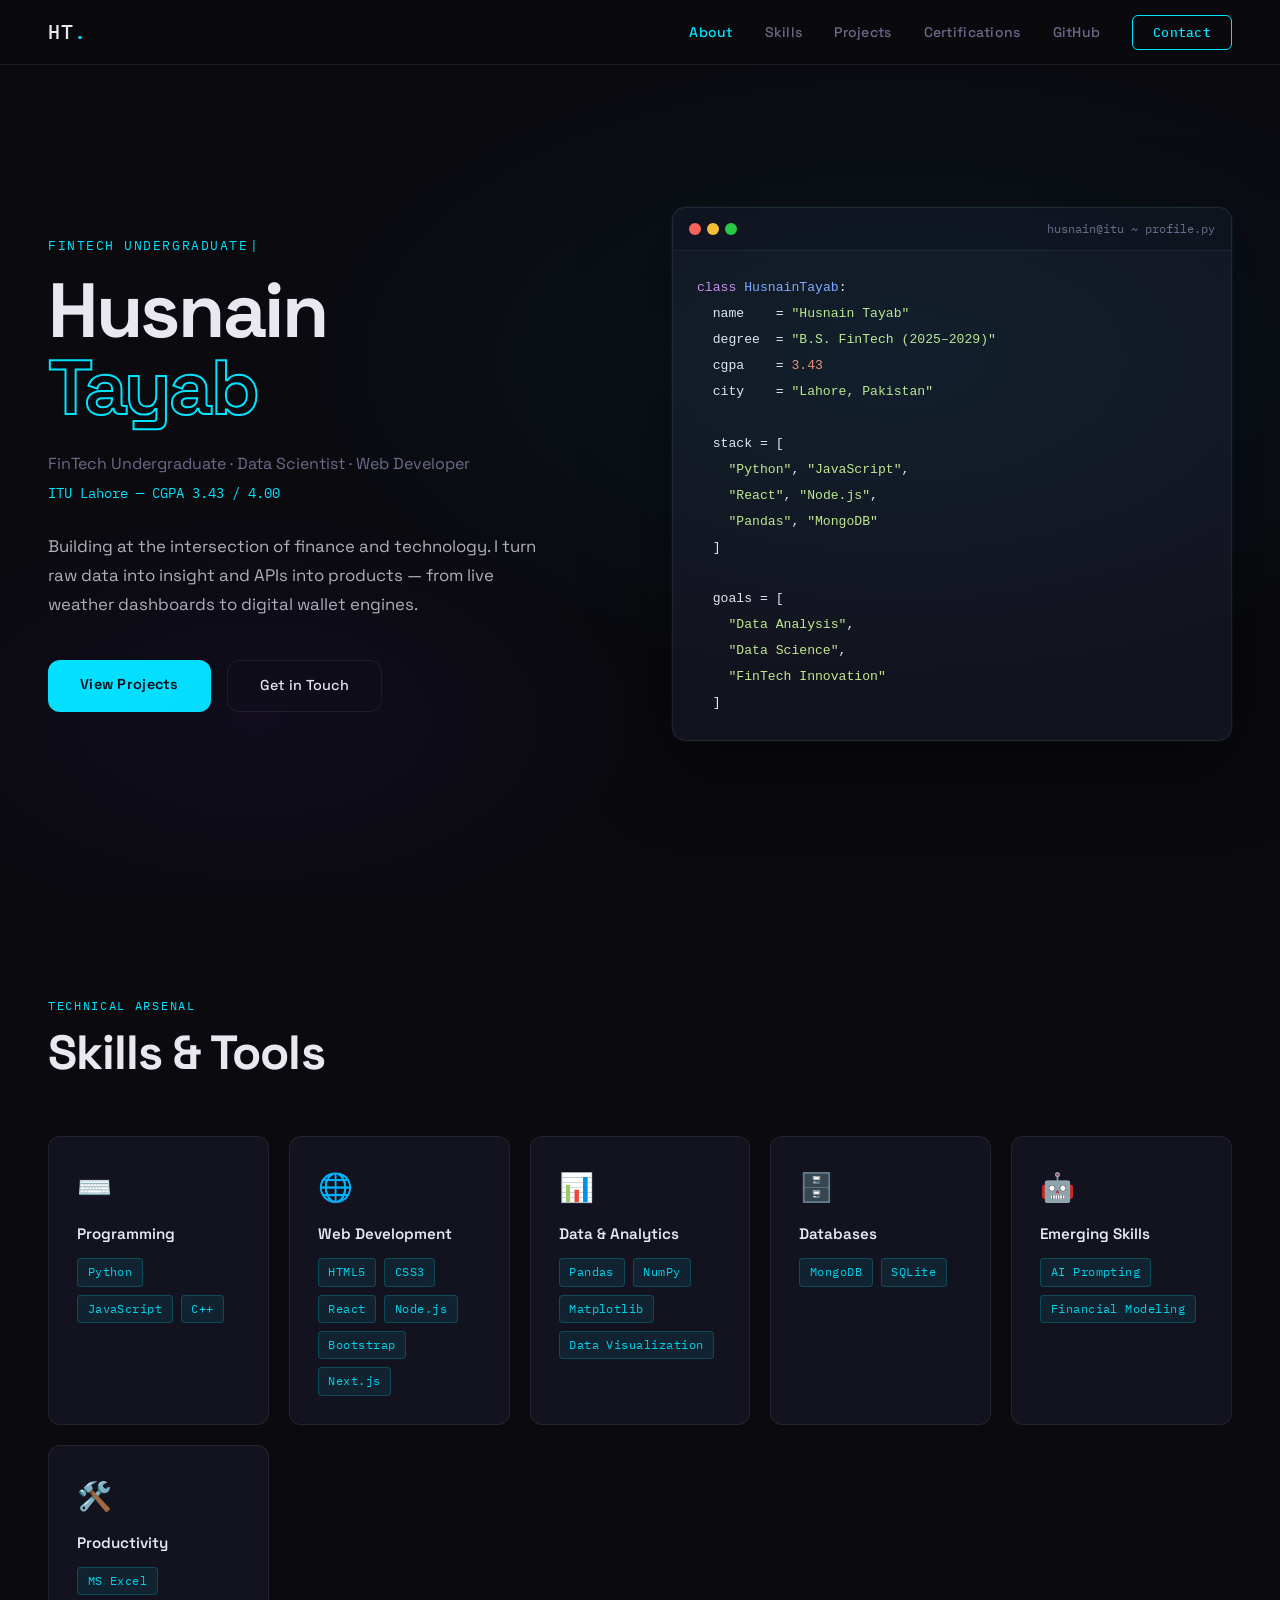
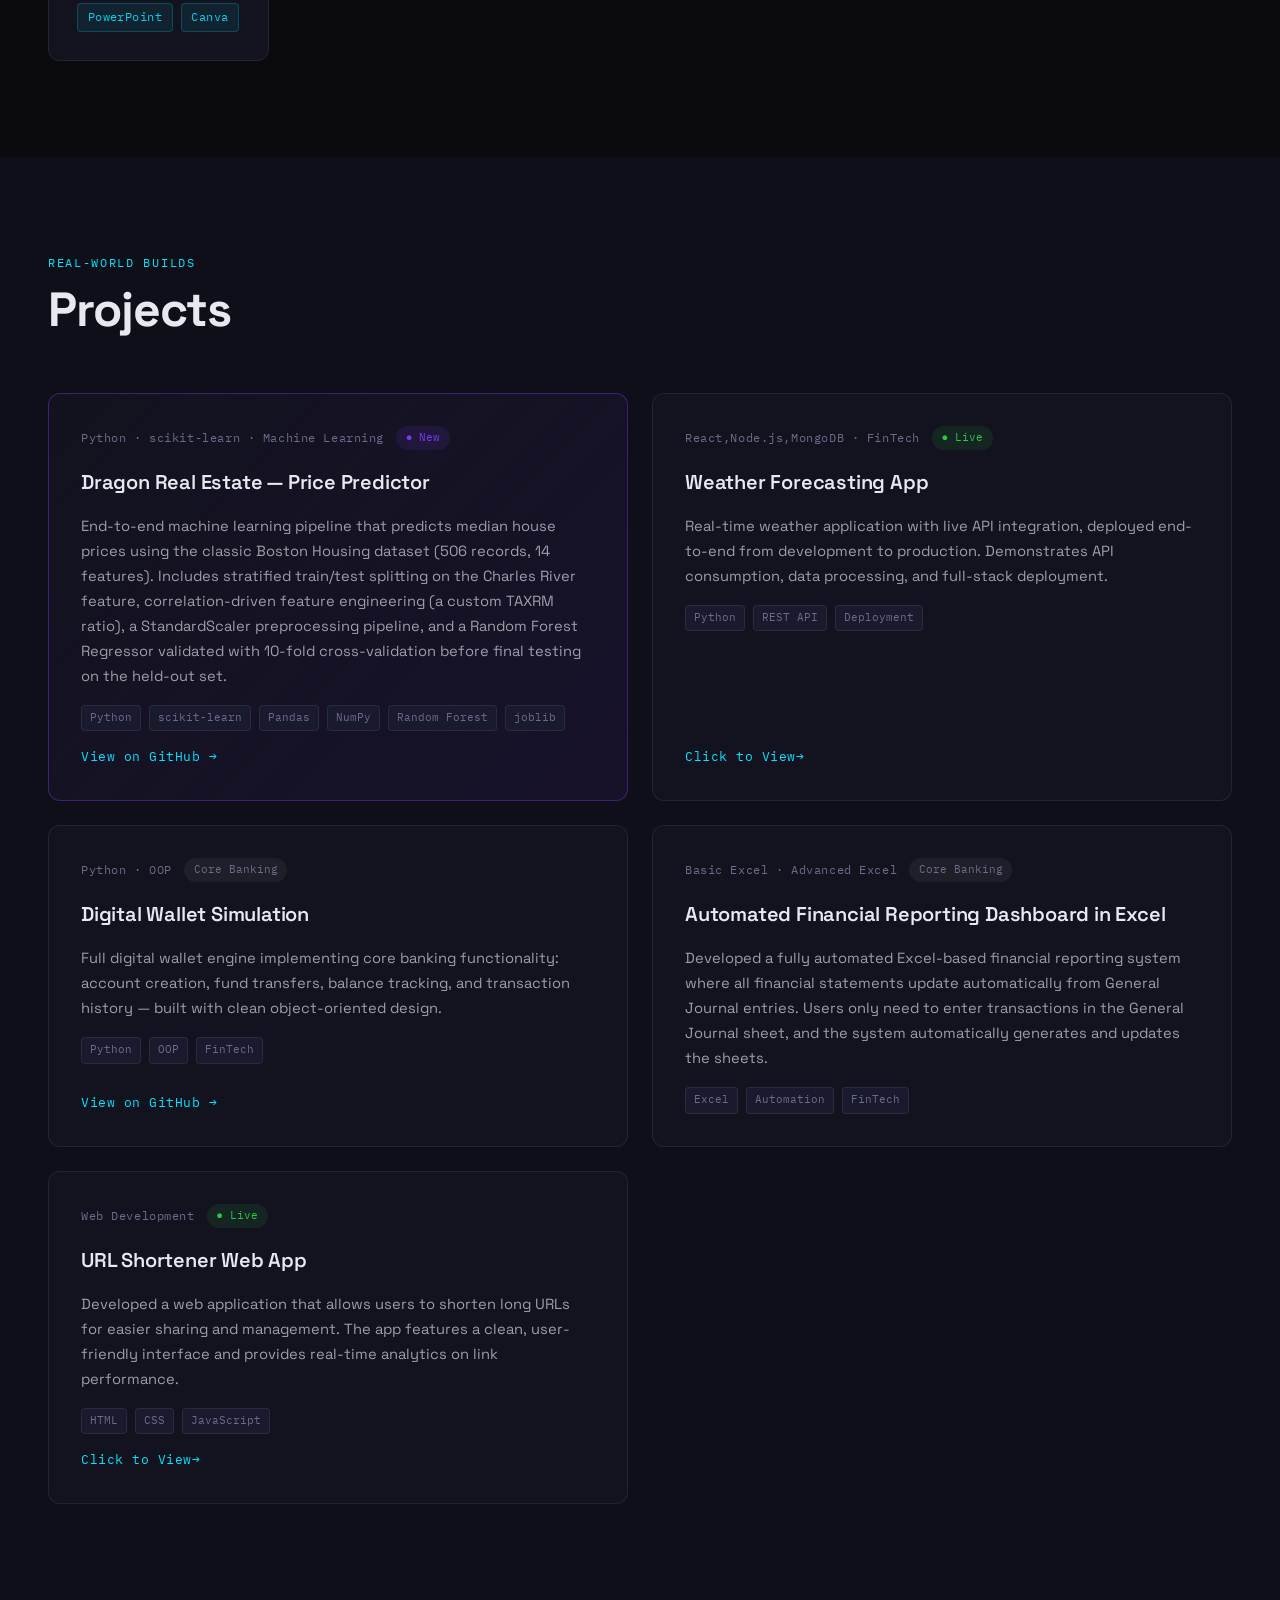
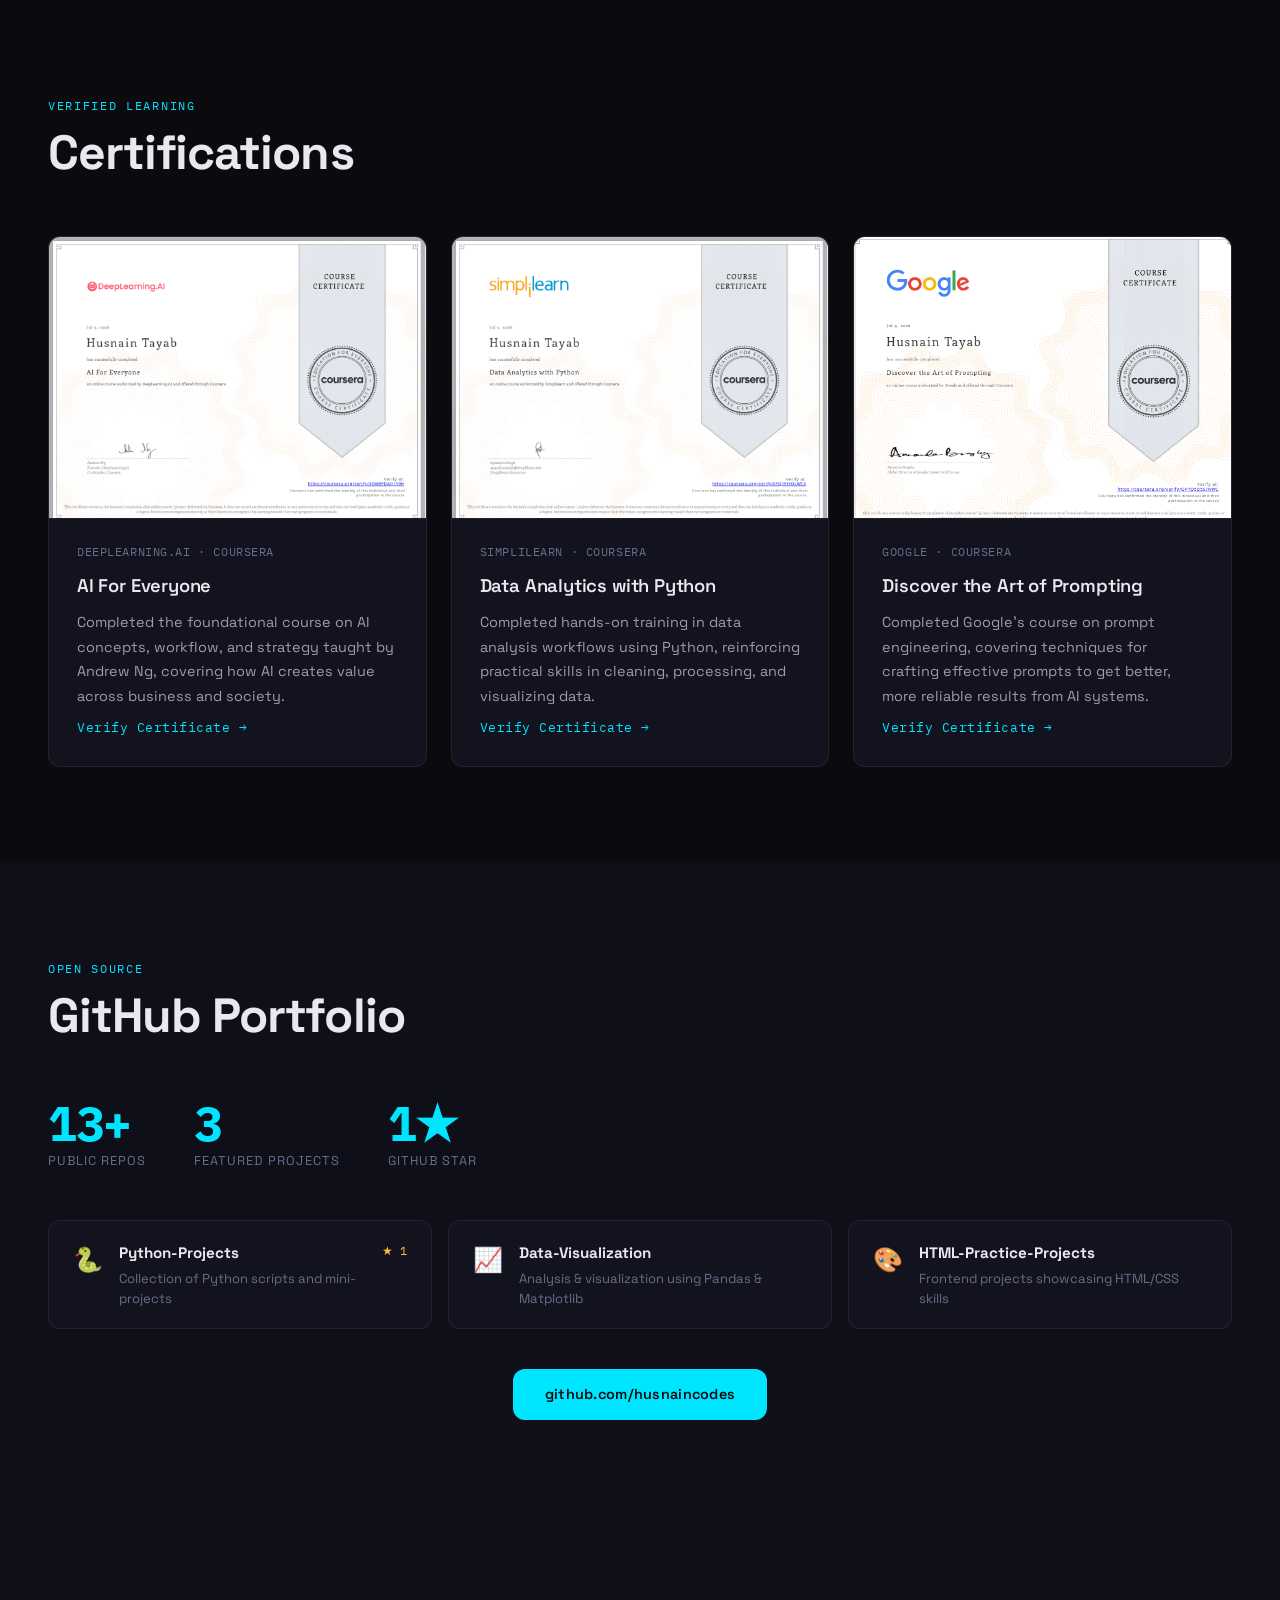
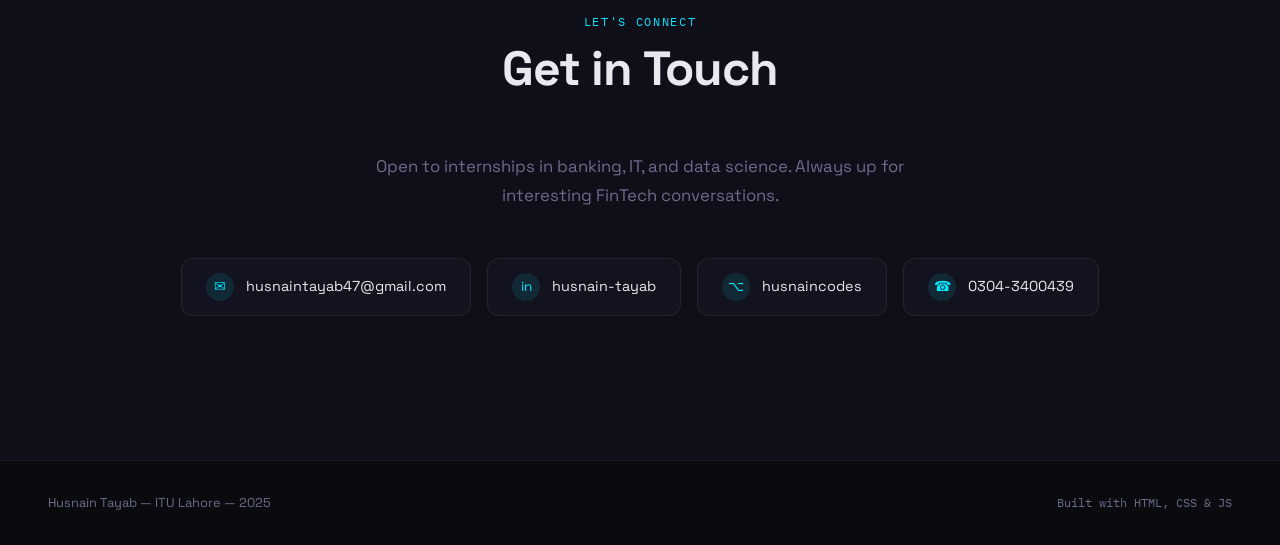
==== index.html @ aeef3b6f "Add ML projectb" ====
<!DOCTYPE html>
<html lang="en">
<head>
  <meta charset="UTF-8" />
  <meta name="viewport" content="width=device-width, initial-scale=1.0"/>
  <title>Husnain Tayab-FinTech</title>
  <link rel="stylesheet" href="style.css" />
  <link href="https://fonts.googleapis.com/css2?family=Space+Grotesk:wght@300;400;500;600;700&family=IBM+Plex+Mono:wght@300;400;500&display=swap" rel="stylesheet"/>
</head>
<body>
 
  <!-- NAV -->
  <nav class="nav" id="nav">
    <span class="nav-logo">HT<span class="accent">.</span></span>
    <ul class="nav-links">
      <li><a href="#about">About</a></li>
      <li><a href="#skills">Skills</a></li>
      <li><a href="#projects">Projects</a></li>
      <li><a href="#certifications">Certifications</a></li>
      <li><a href="#github">GitHub</a></li>
      <li><a href="#contact" class="nav-cta">Contact</a></li>
    </ul>
    <button class="hamburger" id="hamburger" aria-label="Menu">
      <span></span><span></span><span></span>
    </button>
  </nav>
 
  <!-- HERO -->
  <section class="hero" id="about">
    <div class="hero-grid">
      <div class="hero-text">
        <p class="eyebrow"><span class="ticker" id="ticker"></span></p>
        <h1>Husnain<br/><span class="outline-text">Tayab</span></h1>
        <p class="hero-tagline">
          FinTech Undergraduate · Data Scientist · Web Developer<br/>
          <span class="mono">ITU Lahore &mdash; CGPA 3.43 / 4.00</span>
        </p>
        <p class="hero-bio">
          Building at the intersection of finance and technology. I turn raw data into insight and APIs into products — from live weather dashboards to digital wallet engines.
        </p>
        <div class="hero-actions">
          <a href="#projects" class="btn-primary">View Projects</a>
          <a href="mailto:husnaintayab47@gmail.com" class="btn-ghost">Get in Touch</a>
        </div>
      </div>
      <div class="hero-visual">
        <div class="terminal-card">
          <div class="terminal-bar">
            <span class="dot red"></span>
            <span class="dot yellow"></span>
            <span class="dot green"></span>
            <span class="terminal-title">husnain@itu ~ profile.py</span>
          </div>
          <pre class="terminal-body"><code><span class="kw">class</span> <span class="cls">HusnainTayab</span>:
  name    = <span class="str">"Husnain Tayab"</span>
  degree  = <span class="str">"B.S. FinTech (2025–2029)"</span>
  cgpa    = <span class="num">3.43</span>
  city    = <span class="str">"Lahore, Pakistan"</span>
 
  stack = [
    <span class="str">"Python"</span>, <span class="str">"JavaScript"</span>,
    <span class="str">"React"</span>, <span class="str">"Node.js"</span>,
    <span class="str">"Pandas"</span>, <span class="str">"MongoDB"</span>
  ]
 
  goals = [
    <span class="str">"Data Analysis"</span>,
    <span class="str">"Data Science"</span>,
    <span class="str">"FinTech Innovation"</span>
  ]</code></pre>
        </div>
      </div>
    </div>
   
  </section>
 
  <!-- SKILLS -->
  <section class="section" id="skills">
    <div class="container">
      <div class="section-header">
        <p class="section-label">Technical Arsenal</p>
        <h2>Skills &amp; Tools</h2>
      </div>
      <div class="skills-grid">
        <div class="skill-card" data-delay="0">
          <div class="skill-icon">⌨️</div>
          <h3>Programming</h3>
          <ul>
            <li><span class="tag">Python</span></li>
            <li><span class="tag">JavaScript</span></li>
            <li><span class="tag">C++</span></li>
          </ul>
        </div>
        <div class="skill-card" data-delay="100">
          <div class="skill-icon">🌐</div>
          <h3>Web Development</h3>
          <ul>
            <li><span class="tag">HTML5</span></li>
            <li><span class="tag">CSS3</span></li>
            <li><span class="tag">React</span></li>
            <li><span class="tag">Node.js</span></li>
            <li><span class="tag">Bootstrap</span></li>
            <li><span class="tag">Next.js</span></li>
          </ul>
        </div>
        <div class="skill-card" data-delay="200">
          <div class="skill-icon">📊</div>
          <h3>Data &amp; Analytics</h3>
          <ul>
            <li><span class="tag">Pandas</span></li>
            <li><span class="tag">NumPy</span></li>
            <li><span class="tag">Matplotlib</span></li>
            <li><span class="tag">Data Visualization</span></li>
          </ul>
        </div>
        <div class="skill-card" data-delay="300">
          <div class="skill-icon">🗄️</div>
          <h3>Databases</h3>
          <ul>
            <li><span class="tag">MongoDB</span></li>
            <li><span class="tag">SQLite</span></li>
          </ul>
        </div>
        <div class="skill-card" data-delay="400">
          <div class="skill-icon">🤖</div>
          <h3>Emerging Skills</h3>
          <ul>
            <li><span class="tag">AI Prompting</span></li>
            <li><span class="tag">Financial Modeling</span></li>
          </ul>
        </div>
        <div class="skill-card" data-delay="500">
          <div class="skill-icon">🛠️</div>
          <h3>Productivity</h3>
          <ul>
            <li><span class="tag">MS Excel</span></li>
            <li><span class="tag">PowerPoint</span></li>
            <li><span class="tag">Canva</span></li>
          </ul>
        </div>
      </div>
    </div>
  </section>
 
  <!-- PROJECTS -->
  <section class="section section-dark" id="projects">
    <div class="container">
      <div class="section-header">
        <p class="section-label">Real-World Builds</p>
        <h2>Projects</h2>
      </div>
      <div class="projects-list">

        <article class="project-card featured highlight">
          <div class="project-meta">
            <span class="project-tag">Python · scikit-learn · Machine Learning</span>
            <span class="project-status new">● New</span>
          </div>
          <h3>Dragon Real Estate — Price Predictor</h3>
          <p>End-to-end machine learning pipeline that predicts median house prices using the classic Boston Housing dataset (506 records, 14 features). Includes stratified train/test splitting on the Charles River feature, correlation-driven feature engineering (a custom TAXRM ratio), a StandardScaler preprocessing pipeline, and a Random Forest Regressor validated with 10-fold cross-validation before final testing on the held-out set.</p>
          <div class="project-tech">
            <span>Python</span><span>scikit-learn</span><span>Pandas</span><span>NumPy</span><span>Random Forest</span><span>joblib</span>
          </div>
          <a href="https://github.com/husnaincodes/Machine-Learning-Projects" class="project-link" target="_blank" rel="noopener">View on GitHub →</a>
        </article>
 
        <article class="project-card featured">
          <div class="project-meta">
            <span class="project-tag">React,Node.js,MongoDB · FinTech</span>
            <span class="project-status live">● Live</span>
          </div>
          <h3>Weather Forecasting App</h3>
          <p>Real-time weather application with live API integration, deployed end-to-end from development to production. Demonstrates API consumption, data processing, and full-stack deployment.</p>
          <div class="project-tech">
            <span>Python</span><span>REST API</span><span>Deployment</span>
          </div>
          <a href="https://weather-web-app-two-ebon.vercel.app/" class="project-link" target="_blank" rel="noopener">Click to View→</a>
        </article>
 
        <article class="project-card featured">
          <div class="project-meta">
            <span class="project-tag">Python · OOP</span>
            <span class="project-status">Core Banking</span>
          </div>
          <h3>Digital Wallet Simulation</h3>
          <p>Full digital wallet engine implementing core banking functionality: account creation, fund transfers, balance tracking, and transaction history — built with clean object-oriented design.</p>
          <div class="project-tech">
            <span>Python</span><span>OOP</span><span>FinTech</span>
          </div>
          <a href="https://github.com/husnaincodes" class="project-link" target="_blank" rel="noopener">View on GitHub →</a>
        </article>
 
        <article class="project-card featured">
          <div class="project-meta">
            <span class="project-tag">Basic Excel · Advanced Excel</span>
            <span class="project-status">Core Banking</span>
          </div>
          <h3>Automated Financial Reporting Dashboard in Excel</h3>
          <p>Developed a fully automated Excel-based financial reporting system where all financial statements update automatically from General Journal entries. Users only need to enter transactions in the General Journal sheet, and the system automatically generates and updates the sheets.</p>
          <div class="project-tech">
            <span>Excel</span><span>Automation</span><span>FinTech</span>
          </div>
         
        </article>
        <article class="project-card featured">
          <div class="project-meta">
            <span class="project-tag">Web Development</span>
            <span class="project-status live">● Live</span>
          </div>
          <h3>URL Shortener Web App</h3>
          <p>Developed a web application that allows users to shorten long URLs for easier sharing and management. The app features a clean, user-friendly interface and provides real-time analytics on link performance.</p>
          <div class="project-tech">
            <span>HTML</span><span>CSS</span><span>JavaScript</span>
          </div>
          <a href="https://urls-shortener-ten.vercel.app/" class="project-link" target="_blank" rel="noopener">Click to View→</a>
        </article>
 
      </div>
    </div>
  </section>

  <!-- CERTIFICATIONS -->
  <section class="section" id="certifications">
    <div class="container">
      <div class="section-header">
        <p class="section-label">Verified Learning</p>
        <h2>Certifications</h2>
      </div>
      <div class="cert-grid">

        <article class="cert-card">
          <div class="cert-image-wrap">
            <img src="certificate-ai-for-everyone.png" alt="AI For Everyone certificate, DeepLearning.AI, Coursera" loading="lazy" />
          </div>
          <div class="cert-body">
            <span class="cert-issuer">DeepLearning.AI · Coursera</span>
            <h3>AI For Everyone</h3>
            <p>Completed the foundational course on AI concepts, workflow, and strategy taught by Andrew Ng, covering how AI creates value across business and society.</p>
            <a href="https://coursera.org/verify/3OWEFDAQ1Y9H" class="project-link" target="_blank" rel="noopener">Verify Certificate →</a>
          </div>
        </article>

        <article class="cert-card">
          <div class="cert-image-wrap">
            <img src="certificate-data-analytics-python.png" alt="Data Analytics with Python certificate, Simplilearn, Coursera" loading="lazy" />
          </div>
          <div class="cert-body">
            <span class="cert-issuer">Simplilearn · Coursera</span>
            <h3>Data Analytics with Python</h3>
            <p>Completed hands-on training in data analysis workflows using Python, reinforcing practical skills in cleaning, processing, and visualizing data.</p>
            <a href="https://coursera.org/verify/0YQ1FIYOLWCX" class="project-link" target="_blank" rel="noopener">Verify Certificate →</a>
          </div>
        </article>

        <article class="cert-card">
          <div class="cert-image-wrap">
            <img src="certificate-discover-art-of-prompting.png" alt="Discover the Art of Prompting certificate, Google, Coursera" loading="lazy" />
          </div>
          <div class="cert-body">
            <span class="cert-issuer">Google · Coursera</span>
            <h3>Discover the Art of Prompting</h3>
            <p>Completed Google's course on prompt engineering, covering techniques for crafting effective prompts to get better, more reliable results from AI systems.</p>
            <a href="https://coursera.org/verify/QP7Q5D5S7NWC" class="project-link" target="_blank" rel="noopener">Verify Certificate →</a>
          </div>
        </article>

      </div>
    </div>
  </section>
 
  <!-- GITHUB -->
  <section class="section section-dark" id="github">
    <div class="container">
      <div class="section-header">
        <p class="section-label">Open Source</p>
        <h2>GitHub Portfolio</h2>
      </div>
      <div class="github-stats">
        <div class="stat-block">
          <span class="stat-num">13+</span>
          <span class="stat-label">Public Repos</span>
        </div>
        <div class="stat-block">
          <span class="stat-num">3</span>
          <span class="stat-label">Featured Projects</span>
        </div>
        <div class="stat-block">
          <span class="stat-num">1★</span>
          <span class="stat-label">GitHub Star</span>
        </div>
      </div>
      <div class="repo-grid">
        <a class="repo-card" href="https://github.com/husnaincodes/Python-Projects" target="_blank" rel="noopener">
          <span class="repo-icon">🐍</span>
          <div>
            <strong>Python-Projects</strong>
            <p>Collection of Python scripts and mini-projects</p>
          </div>
          <span class="repo-star">★ 1</span>
        </a>
        <a class="repo-card" href="https://github.com/husnaincodes" target="_blank" rel="noopener">
          <span class="repo-icon">📈</span>
          <div>
            <strong>Data-Visualization</strong>
            <p>Analysis &amp; visualization using Pandas &amp; Matplotlib</p>
          </div>
        </a>
        <a class="repo-card" href="https://github.com/husnaincodes" target="_blank" rel="noopener">
          <span class="repo-icon">🎨</span>
          <div>
            <strong>HTML-Practice-Projects</strong>
            <p>Frontend projects showcasing HTML/CSS skills</p>
          </div>
        </a>
      </div>
      <div class="github-cta">
        <a href="https://github.com/husnaincodes" class="btn-primary" target="_blank" rel="noopener">github.com/husnaincodes</a>
      </div>
    </div>
  </section>
 
  <!-- CONTACT -->
  <section class="section section-dark" id="contact">
    <div class="container contact-wrap">
      <div class="section-header">
        <p class="section-label">Let's Connect</p>
        <h2>Get in Touch</h2>
      </div>
      <p class="contact-sub">Open to internships in banking, IT, and data science. Always up for interesting FinTech conversations.</p>
      <div class="contact-links">
        <a href="mailto:husnaintayab47@gmail.com" class="contact-item">
          <span class="ci-icon">✉</span>
          <span>husnaintayab47@gmail.com</span>
        </a>
        <a href="https://linkedin.com/in/husnain-tayab-332640398/" class="contact-item" target="_blank" rel="noopener">
          <span class="ci-icon">in</span>
          <span>husnain-tayab</span>
        </a>
        <a href="https://github.com/husnaincodes" class="contact-item" target="_blank" rel="noopener">
          <span class="ci-icon">⌥</span>
          <span>husnaincodes</span>
        </a>
        <a href="tel:+923043400439" class="contact-item">
          <span class="ci-icon">☎</span>
          <span>0304-3400439</span>
        </a>
      </div>
    </div>
  </section>
  
 
  <footer class="footer">
    <p>Husnain Tayab &mdash; ITU Lahore &mdash; 2025</p>
    <p class="mono">Built with HTML, CSS &amp;  JS</p>
  </footer>
 
  <script src="main.js"></script>
</body>
</html>
---- style.css ----
/* ── TOKENS ── */
:root {
  --bg: #0a0a0f;
  --bg-2: #0f0f1a;
  --surface: #13131f;
  --surface-2: #1a1a2e;
  --border: rgba(255,255,255,0.07);
  --accent: #00e5ff;
  --accent-2: #7c3aed;
  --accent-glow: rgba(0,229,255,0.15);
  --text: #e8e8f0;
  --muted: #6b6b8a;
  --mono: "IBM Plex Mono", monospace;
  --sans: "Space Grotesk", sans-serif;
  --radius: 12px;
  --transition: 0.3s cubic-bezier(0.4,0,0.2,1);
}

/* ── RESET ── */
*, *::before, *::after { box-sizing: border-box; margin: 0; padding: 0; }
html { scroll-behavior: smooth; }
body {
  font-family: var(--sans);
  background: var(--bg);
  color: var(--text);
  line-height: 1.6;
  overflow-x: hidden;
}
a { color: inherit; text-decoration: none; }
ul { list-style: none; }

/* ── NAV ── */
.nav {
  position: fixed; top: 0; left: 0; right: 0; z-index: 100;
  display: flex; align-items: center; justify-content: space-between;
  padding: 1rem 3rem;
  background: rgba(10,10,15,0.85);
  backdrop-filter: blur(16px);
  border-bottom: 1px solid var(--border);
}
.nav-logo {
  font-family: var(--mono);
  font-size: 1.25rem;
  font-weight: 500;
  letter-spacing: 0.05em;
}
.nav-links {
  display: flex; gap: 2rem; align-items: center;
}
.nav-links a {
  font-size: 0.875rem;
  font-weight: 500;
  color: var(--muted);
  letter-spacing: 0.02em;
  transition: color var(--transition);
}
.nav-links a:hover { color: var(--text); }
.nav-cta {
  padding: 0.5rem 1.25rem;
  border: 1px solid var(--accent);
  border-radius: 6px;
  color: var(--accent) !important;
  font-family: var(--mono);
  font-size: 0.8rem !important;
  transition: background var(--transition), color var(--transition) !important;
}
.nav-cta:hover { background: var(--accent); color: var(--bg) !important; }
.hamburger {
  display: none; flex-direction: column; gap: 5px;
  background: none; border: none; cursor: pointer; padding: 4px;
}
.hamburger span {
  display: block; width: 24px; height: 2px;
  background: var(--text); border-radius: 2px;
  transition: var(--transition);
}
.accent { color: var(--accent); }

/* ── HERO ── */
.hero {
  min-height: 100vh;
  padding: 7rem 3rem 4rem;
  display: flex; flex-direction: column;
  justify-content: center;
  position: relative;
  overflow: hidden;
}
.hero::before {
  content: "";
  position: absolute; inset: 0;
  background:
    radial-gradient(ellipse 80% 60% at 70% 40%, rgba(0,229,255,0.06) 0%, transparent 60%),
    radial-gradient(ellipse 50% 40% at 20% 80%, rgba(124,58,237,0.06) 0%, transparent 60%);
  pointer-events: none;
}
.hero-grid {
  display: grid;
  grid-template-columns: 1fr 1fr;
  gap: 4rem;
  align-items: center;
  max-width: 1200px;
  margin: 0 auto;
  width: 100%;
}
.eyebrow {
  font-family: var(--mono);
  font-size: 0.8rem;
  color: var(--accent);
  letter-spacing: 0.12em;
  text-transform: uppercase;
  margin-bottom: 1rem;
  min-height: 1.2em;
}
.ticker::after {
  content: "|";
  animation: blink 1s step-end infinite;
  margin-left: 2px;
}
@keyframes blink { 50% { opacity: 0; } }
h1 {
  font-size: clamp(3rem, 6vw, 5.5rem);
  font-weight: 700;
  line-height: 1.0;
  letter-spacing: -0.03em;
  margin-bottom: 1.5rem;
}
.outline-text {
  -webkit-text-stroke: 2px var(--accent);
  color: transparent;
}
.hero-tagline {
  font-size: 1rem;
  color: var(--muted);
  margin-bottom: 1.5rem;
  line-height: 1.8;
}
.mono { font-family: var(--mono); font-size: 0.85em; color: var(--accent); }
.hero-bio {
  font-size: 1.05rem;
  color: rgba(232,232,240,0.75);
  max-width: 500px;
  margin-bottom: 2.5rem;
  line-height: 1.75;
}
.hero-actions { display: flex; gap: 1rem; flex-wrap: wrap; }
.btn-primary {
  display: inline-block;
  padding: 0.85rem 2rem;
  background: var(--accent);
  color: var(--bg);
  font-weight: 600;
  font-size: 0.9rem;
  border-radius: var(--radius);
  letter-spacing: 0.02em;
  transition: transform var(--transition), box-shadow var(--transition);
}
.btn-primary:hover {
  transform: translateY(-2px);
  box-shadow: 0 8px 32px rgba(0,229,255,0.3);
}
.btn-ghost {
  display: inline-block;
  padding: 0.85rem 2rem;
  border: 1px solid var(--border);
  color: var(--text);
  font-weight: 500;
  font-size: 0.9rem;
  border-radius: var(--radius);
  transition: border-color var(--transition), background var(--transition);
}
.btn-ghost:hover {
  border-color: rgba(255,255,255,0.2);
  background: var(--surface);
}

/* ── TERMINAL CARD ── */
.terminal-card {
  background: var(--surface);
  border: 1px solid var(--border);
  border-radius: 14px;
  overflow: hidden;
  box-shadow: 0 24px 80px rgba(0,0,0,0.5), 0 0 0 1px rgba(0,229,255,0.05);
}
.terminal-bar {
  display: flex; align-items: center; gap: 6px;
  padding: 0.75rem 1rem;
  background: var(--bg-2);
  border-bottom: 1px solid var(--border);
}
.dot {
  width: 12px; height: 12px;
  border-radius: 50%;
}
.dot.red    { background: #ff5f57; }
.dot.yellow { background: #febc2e; }
.dot.green  { background: #28c840; }
.terminal-title {
  margin-left: auto;
  font-family: var(--mono);
  font-size: 0.72rem;
  color: var(--muted);
}
.terminal-body {
  padding: 1.5rem;
  font-family: var(--mono);
  font-size: 0.82rem;
  line-height: 1.9;
  overflow-x: auto;
}
.kw  { color: #c792ea; }
.cls { color: #82aaff; }
.str { color: #c3e88d; }
.num { color: #f78c6c; }

/* ── SCROLL HINT ── */
.scroll-hint {
  display: flex; align-items: center; gap: 1rem;
  position: absolute; bottom: 2rem; left: 3rem;
  font-family: var(--mono); font-size: 0.72rem;
  color: var(--muted); letter-spacing: 0.1em;
  text-transform: uppercase;
}
.scroll-line {
  width: 40px; height: 1px;
  background: var(--muted);
  position: relative;
  overflow: hidden;
}
.scroll-line::after {
  content: "";
  position: absolute; top: 0; left: -100%;
  width: 100%; height: 100%;
  background: var(--accent);
  animation: slide 2s ease-in-out infinite;
}
@keyframes slide { to { left: 100%; } }

/* ── SECTION COMMONS ── */
.section { padding: 6rem 3rem; }
.section-dark { background: var(--bg-2); }
.container { max-width: 1200px; margin: 0 auto; }
.section-header { margin-bottom: 3.5rem; }
.section-label {
  font-family: var(--mono);
  font-size: 0.75rem;
  letter-spacing: 0.14em;
  text-transform: uppercase;
  color: var(--accent);
  margin-bottom: 0.75rem;
  display: block;
}
.section-header h2 {
  font-size: clamp(2rem, 4vw, 3rem);
  font-weight: 700;
  letter-spacing: -0.02em;
  line-height: 1.1;
}

/* ── SKILLS ── */
.skills-grid {
  display: grid;
  grid-template-columns: repeat(auto-fill, minmax(220px, 1fr));
  gap: 1.25rem;
}
.skill-card {
  background: var(--surface);
  border: 1px solid var(--border);
  border-radius: var(--radius);
  padding: 1.75rem;
  transition: border-color var(--transition), transform var(--transition);
  opacity: 0;
  transform: translateY(20px);
}
.skill-card.visible {
  opacity: 1;
  transform: translateY(0);
  transition: opacity 0.5s ease, transform 0.5s ease, border-color var(--transition);
}
.skill-card:hover {
  border-color: rgba(0,229,255,0.3);
  transform: translateY(-4px);
}
.skill-icon { font-size: 1.75rem; margin-bottom: 0.75rem; }
.skill-card h3 {
  font-size: 0.95rem;
  font-weight: 600;
  margin-bottom: 0.75rem;
  color: var(--text);
}
.skill-card ul { display: flex; flex-wrap: wrap; gap: 0.5rem; }
.tag {
  display: inline-block;
  font-family: var(--mono);
  font-size: 0.72rem;
  padding: 0.25rem 0.6rem;
  background: rgba(0,229,255,0.08);
  border: 1px solid rgba(0,229,255,0.2);
  border-radius: 4px;
  color: rgba(0,229,255,0.9);
  letter-spacing: 0.04em;
}

/* ── PROJECTS ── */
.projects-list { display: grid; gap: 1.5rem; }
@media (min-width: 900px) {
  .projects-list { grid-template-columns: 1fr 1fr; }

}
.project-card {
  background: var(--surface);
  border: 1px solid var(--border);
  border-radius: var(--radius);
  padding: 2rem;
  display: flex; flex-direction: column; gap: 1rem;
  transition: border-color var(--transition), transform var(--transition);
}
.project-card:hover {
  border-color: rgba(0,229,255,0.25);
  transform: translateY(-4px);
}
.project-card.highlight {
  border-color: rgba(124,58,237,0.4);
  background: linear-gradient(135deg, var(--surface) 0%, rgba(124,58,237,0.08) 100%);
}
.project-card.highlight:hover { border-color: rgba(124,58,237,0.7); }
.project-meta { display: flex; align-items: center; gap: 0.75rem; flex-wrap: wrap; }
.project-tag {
  font-family: var(--mono);
  font-size: 0.72rem;
  color: var(--muted);
  letter-spacing: 0.05em;
}
.project-status {
  font-family: var(--mono);
  font-size: 0.7rem;
  padding: 0.2rem 0.6rem;
  border-radius: 100px;
  background: rgba(255,255,255,0.05);
  color: var(--muted);
}
.project-status.live  { color: #28c840; background: rgba(40,200,64,0.1); }
.project-status.new   { color: var(--accent-2); background: rgba(124,58,237,0.12); }
.project-card h3 {
  font-size: 1.25rem;
  font-weight: 600;
  letter-spacing: -0.01em;
}
.project-card p {
  color: rgba(232,232,240,0.65);
  font-size: 0.92rem;
  line-height: 1.7;
}
.project-tech { display: flex; flex-wrap: wrap; gap: 0.5rem; }
.project-tech span {
  font-family: var(--mono);
  font-size: 0.7rem;
  padding: 0.2rem 0.5rem;
  background: var(--surface-2);
  border: 1px solid var(--border);
  border-radius: 4px;
  color: var(--muted);
}
.project-link {
  margin-top: auto;
  font-family: var(--mono);
  font-size: 0.8rem;
  color: var(--accent);
  letter-spacing: 0.04em;
  transition: letter-spacing var(--transition);
}
.project-link:hover { letter-spacing: 0.1em; }

/* ── CERTIFICATIONS ── */
.cert-grid {
  display: grid;
  grid-template-columns: repeat(auto-fit, minmax(340px, 1fr));
  gap: 1.5rem;
}
.cert-card {
  background: var(--surface);
  border: 1px solid var(--border);
  border-radius: var(--radius);
  overflow: hidden;
  display: flex;
  flex-direction: column;
  transition: border-color var(--transition), transform var(--transition);
}
.cert-card:hover {
  border-color: rgba(0,229,255,0.3);
  transform: translateY(-4px);
}
.cert-image-wrap {
  width: 100%;
  aspect-ratio: 4 / 3;
  overflow: hidden;
  background: var(--bg-2);
  border-bottom: 1px solid var(--border);
}
.cert-image-wrap img {
  width: 100%;
  height: 100%;
  object-fit: cover;
  object-position: top;
  display: block;
  transition: transform var(--transition);
}
.cert-card:hover .cert-image-wrap img {
  transform: scale(1.03);
}
.cert-body {
  padding: 1.5rem 1.75rem 1.75rem;
  display: flex;
  flex-direction: column;
  gap: 0.6rem;
}
.cert-issuer {
  font-family: var(--mono);
  font-size: 0.72rem;
  letter-spacing: 0.05em;
  color: var(--muted);
  text-transform: uppercase;
}
.cert-body h3 {
  font-size: 1.15rem;
  font-weight: 600;
  letter-spacing: -0.01em;
}
.cert-body p {
  color: rgba(232,232,240,0.65);
  font-size: 0.9rem;
  line-height: 1.7;
}

/* ── GITHUB ── */
.github-stats {
  display: flex; gap: 3rem; margin-bottom: 3rem; flex-wrap: wrap;
}
.stat-block { display: flex; flex-direction: column; gap: 0.25rem; }
.stat-num {
  font-size: 3rem;
  font-weight: 700;
  font-family: var(--mono);
  color: var(--accent);
  letter-spacing: -0.03em;
  line-height: 1;
}
.stat-label {
  font-size: 0.8rem;
  color: var(--muted);
  text-transform: uppercase;
  letter-spacing: 0.08em;
}
.repo-grid {
  display: grid;
  grid-template-columns: repeat(auto-fill, minmax(300px, 1fr));
  gap: 1rem;
  margin-bottom: 2.5rem;
}
.repo-card {
  display: flex;
  align-items: flex-start;
  gap: 1rem;
  padding: 1.25rem 1.5rem;
  background: var(--surface);
  border: 1px solid var(--border);
  border-radius: var(--radius);
  cursor: pointer;
  transition: border-color var(--transition), transform var(--transition);
}
.repo-card:hover {
  border-color: rgba(0,229,255,0.25);
  transform: translateY(-2px);
}
.repo-icon { font-size: 1.5rem; flex-shrink: 0; }
.repo-card strong { display: block; font-size: 0.95rem; margin-bottom: 0.25rem; }
.repo-card p { font-size: 0.82rem; color: var(--muted); line-height: 1.5; }
.repo-star {
  margin-left: auto;
  font-family: var(--mono);
  font-size: 0.75rem;
  color: #febc2e;
  flex-shrink: 0;
}
.github-cta { text-align: center; }

/* ── CONTACT ── */
.contact-wrap { text-align: center; }
.contact-sub {
  color: var(--muted);
  font-size: 1.05rem;
  max-width: 540px;
  margin: 0 auto 3rem;
  line-height: 1.75;
}
.contact-links {
  display: flex;
  flex-wrap: wrap;
  gap: 1rem;
  justify-content: center;
  margin-bottom: 3rem;
}
.contact-item {
  display: flex; align-items: center; gap: 0.75rem;
  padding: 0.85rem 1.5rem;
  background: var(--surface);
  border: 1px solid var(--border);
  border-radius: var(--radius);
  font-size: 0.9rem;
  transition: border-color var(--transition), transform var(--transition);
}
.contact-item:hover {
  border-color: rgba(0,229,255,0.3);
  transform: translateY(-2px);
}
.ci-icon {
  width: 28px; height: 28px;
  display: flex; align-items: center; justify-content: center;
  background: rgba(0,229,255,0.1);
  border-radius: 50%;
  font-size: 0.85rem;
  color: var(--accent);
  flex-shrink: 0;
}

/* ── FOOTER ── */
.footer {
  padding: 2rem 3rem;
  border-top: 1px solid var(--border);
  display: flex;
  justify-content: space-between;
  align-items: center;
  flex-wrap: wrap;
  gap: 1rem;
}
.footer p { font-size: 0.8rem; color: var(--muted); }
.footer .mono { font-family: var(--mono); font-size: 0.75rem; }

/* ── RESPONSIVE ── */
@media (max-width: 768px) {
  .nav { padding: 1rem 1.5rem; }
  .nav-links { display: none; }
  .hamburger { display: flex; }
  .hero { padding: 6rem 1.5rem 4rem; }
  .hero-grid { grid-template-columns: 1fr; gap: 2.5rem; }
  .terminal-card { font-size: 0.75rem; }
  .section { padding: 4rem 1.5rem; }
  .projects-list { grid-template-columns: 1fr; }
  .cert-grid { grid-template-columns: 1fr; }
  .github-stats { gap: 2rem; }
  .footer { flex-direction: column; text-align: center; }
  .scroll-hint { display: none; }
}
@media (prefers-reduced-motion: reduce) {
  * { animation: none !important; transition: none !important; }
}
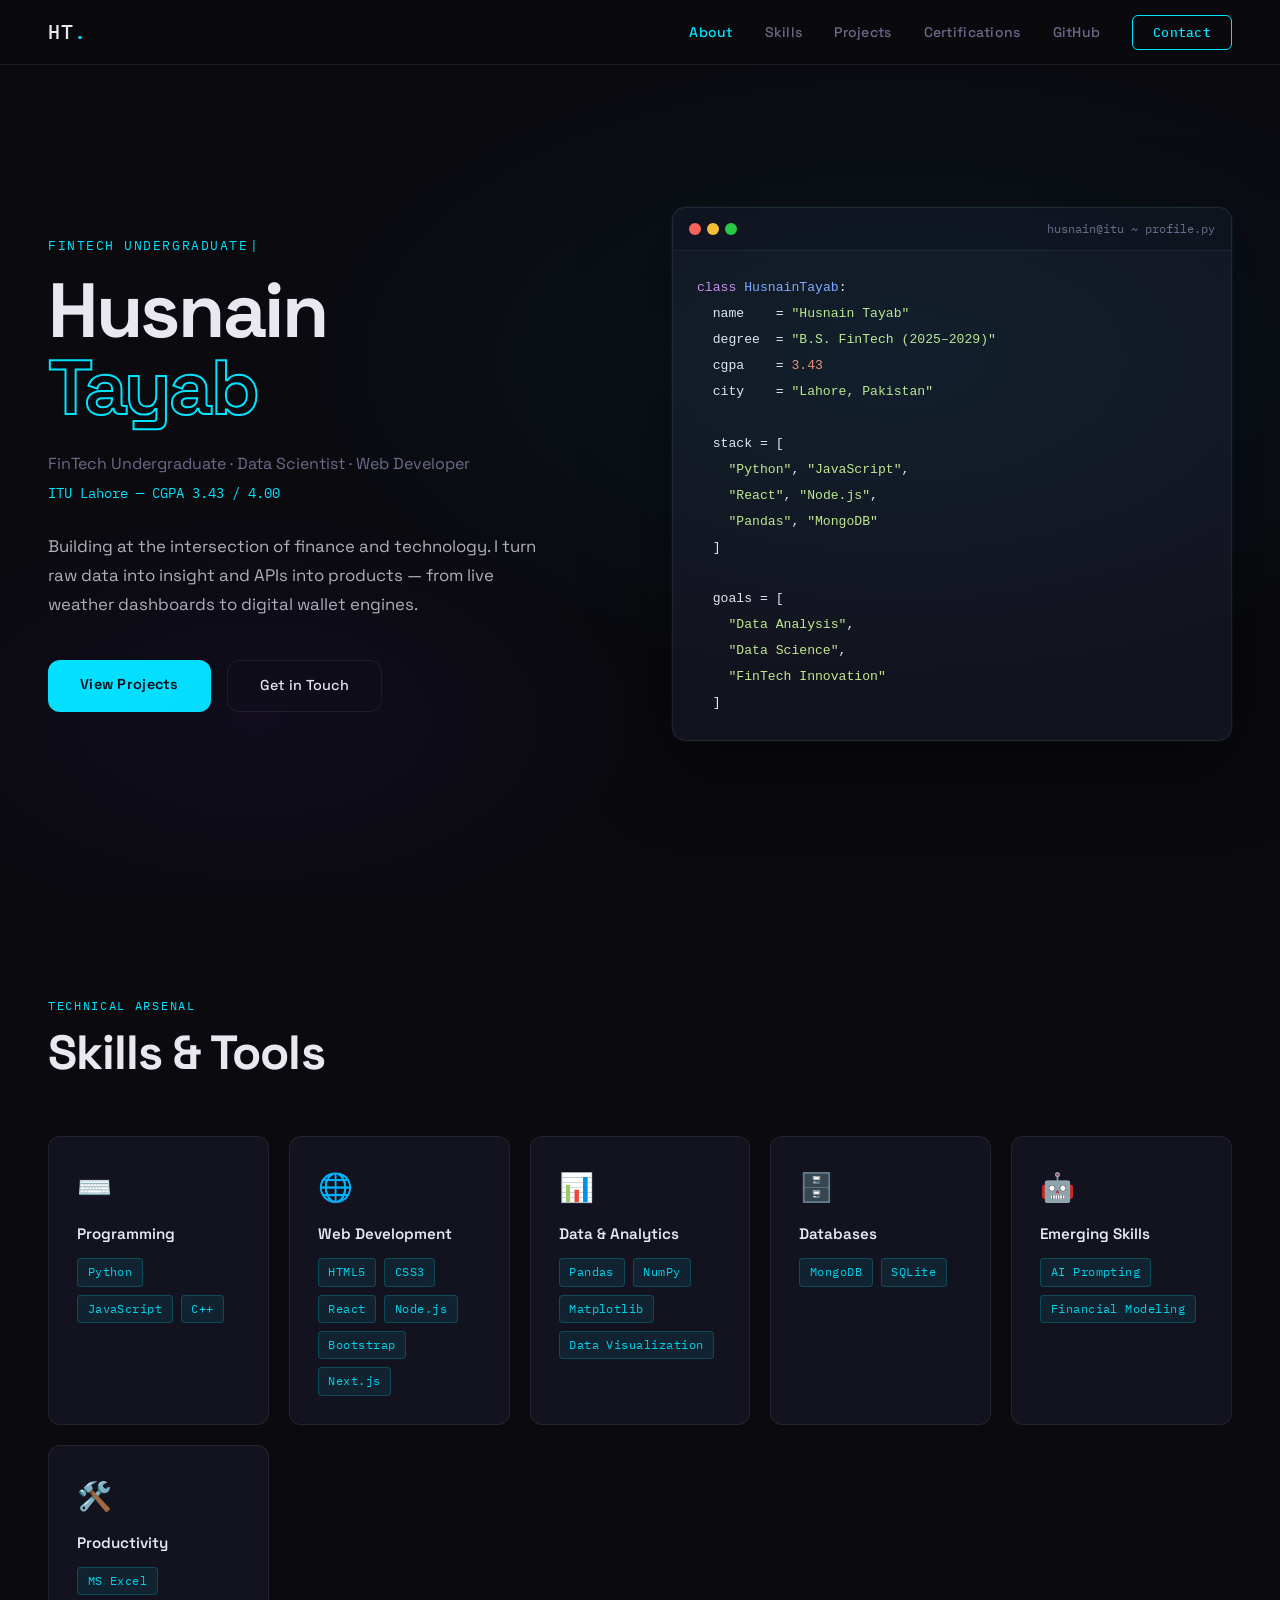
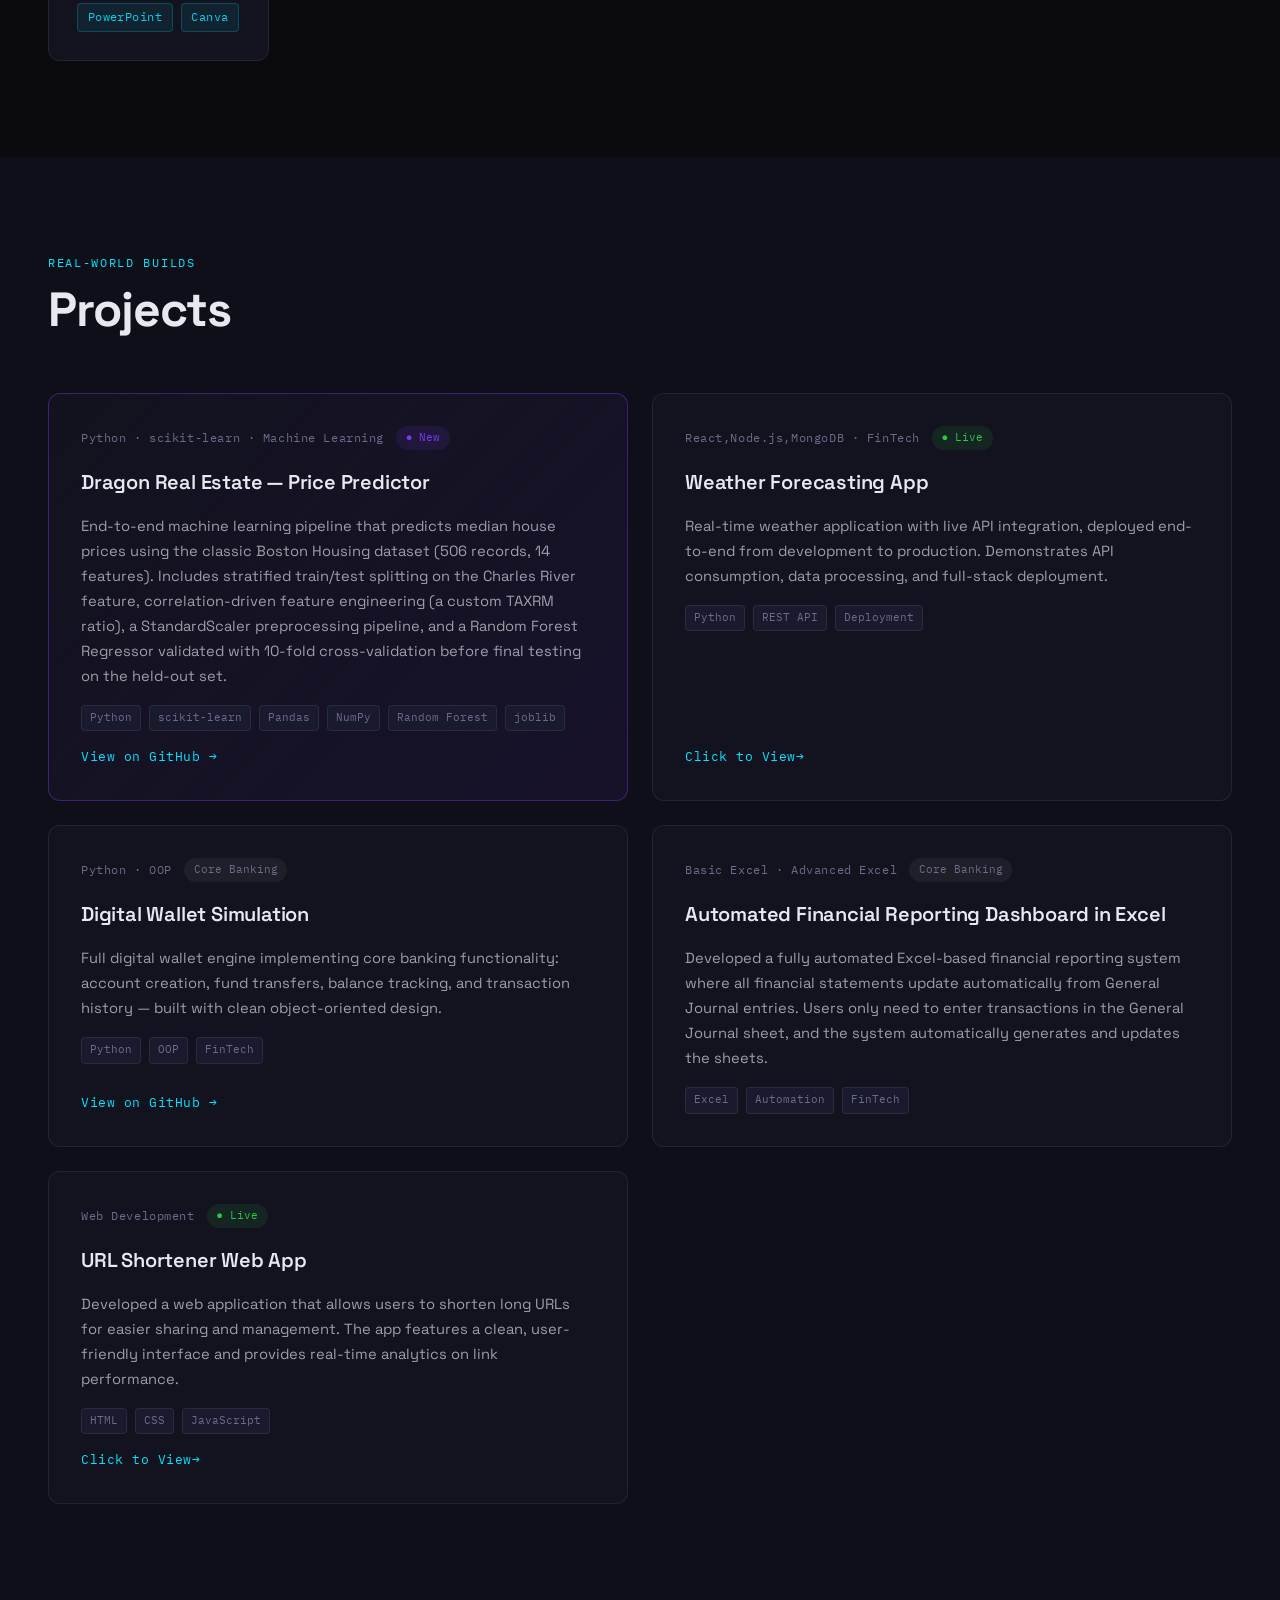
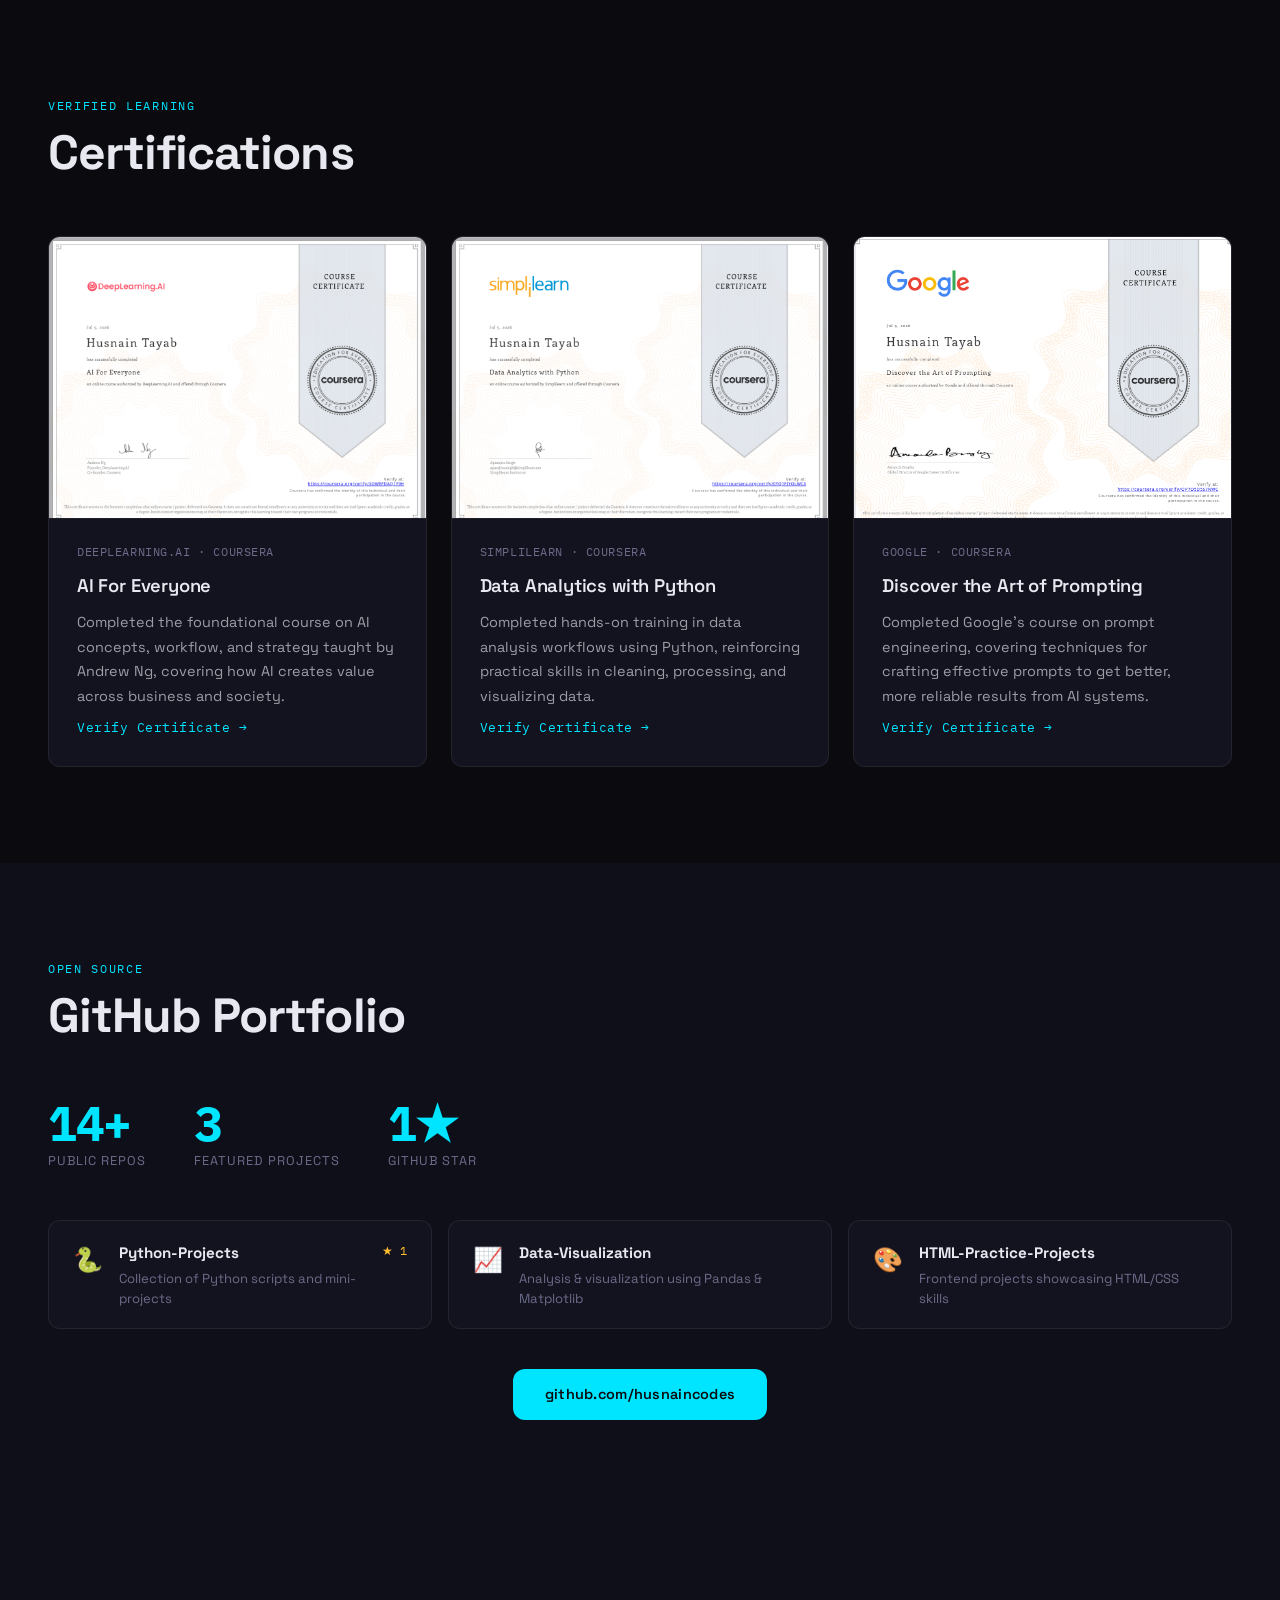
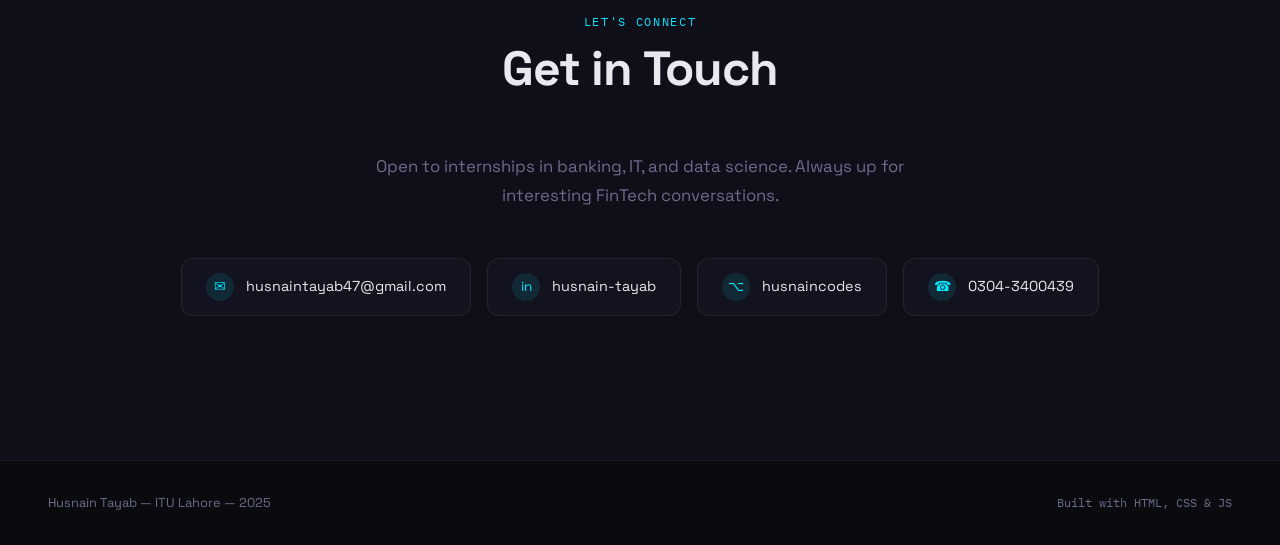
==== commit cf6be383: "Portfolio" ====
--- a/index.html
+++ b/index.html
@@ -9,7 +9,7 @@
 </head>
 <body>
  
-  <!-- NAV -->
+  
   <nav class="nav" id="nav">
     <span class="nav-logo">HT<span class="accent">.</span></span>
     <ul class="nav-links">
@@ -25,7 +25,7 @@
     </button>
   </nav>
  
-  <!-- HERO -->
+ 
   <section class="hero" id="about">
     <div class="hero-grid">
       <div class="hero-text">
@@ -74,7 +74,7 @@
    
   </section>
  
-  <!-- SKILLS -->
+  
   <section class="section" id="skills">
     <div class="container">
       <div class="section-header">
@@ -142,7 +142,7 @@
     </div>
   </section>
  
-  <!-- PROJECTS -->
+ 
   <section class="section section-dark" id="projects">
     <div class="container">
       <div class="section-header">
@@ -277,7 +277,7 @@
       </div>
       <div class="github-stats">
         <div class="stat-block">
-          <span class="stat-num">13+</span>
+          <span class="stat-num">14+</span>
           <span class="stat-label">Public Repos</span>
         </div>
         <div class="stat-block">
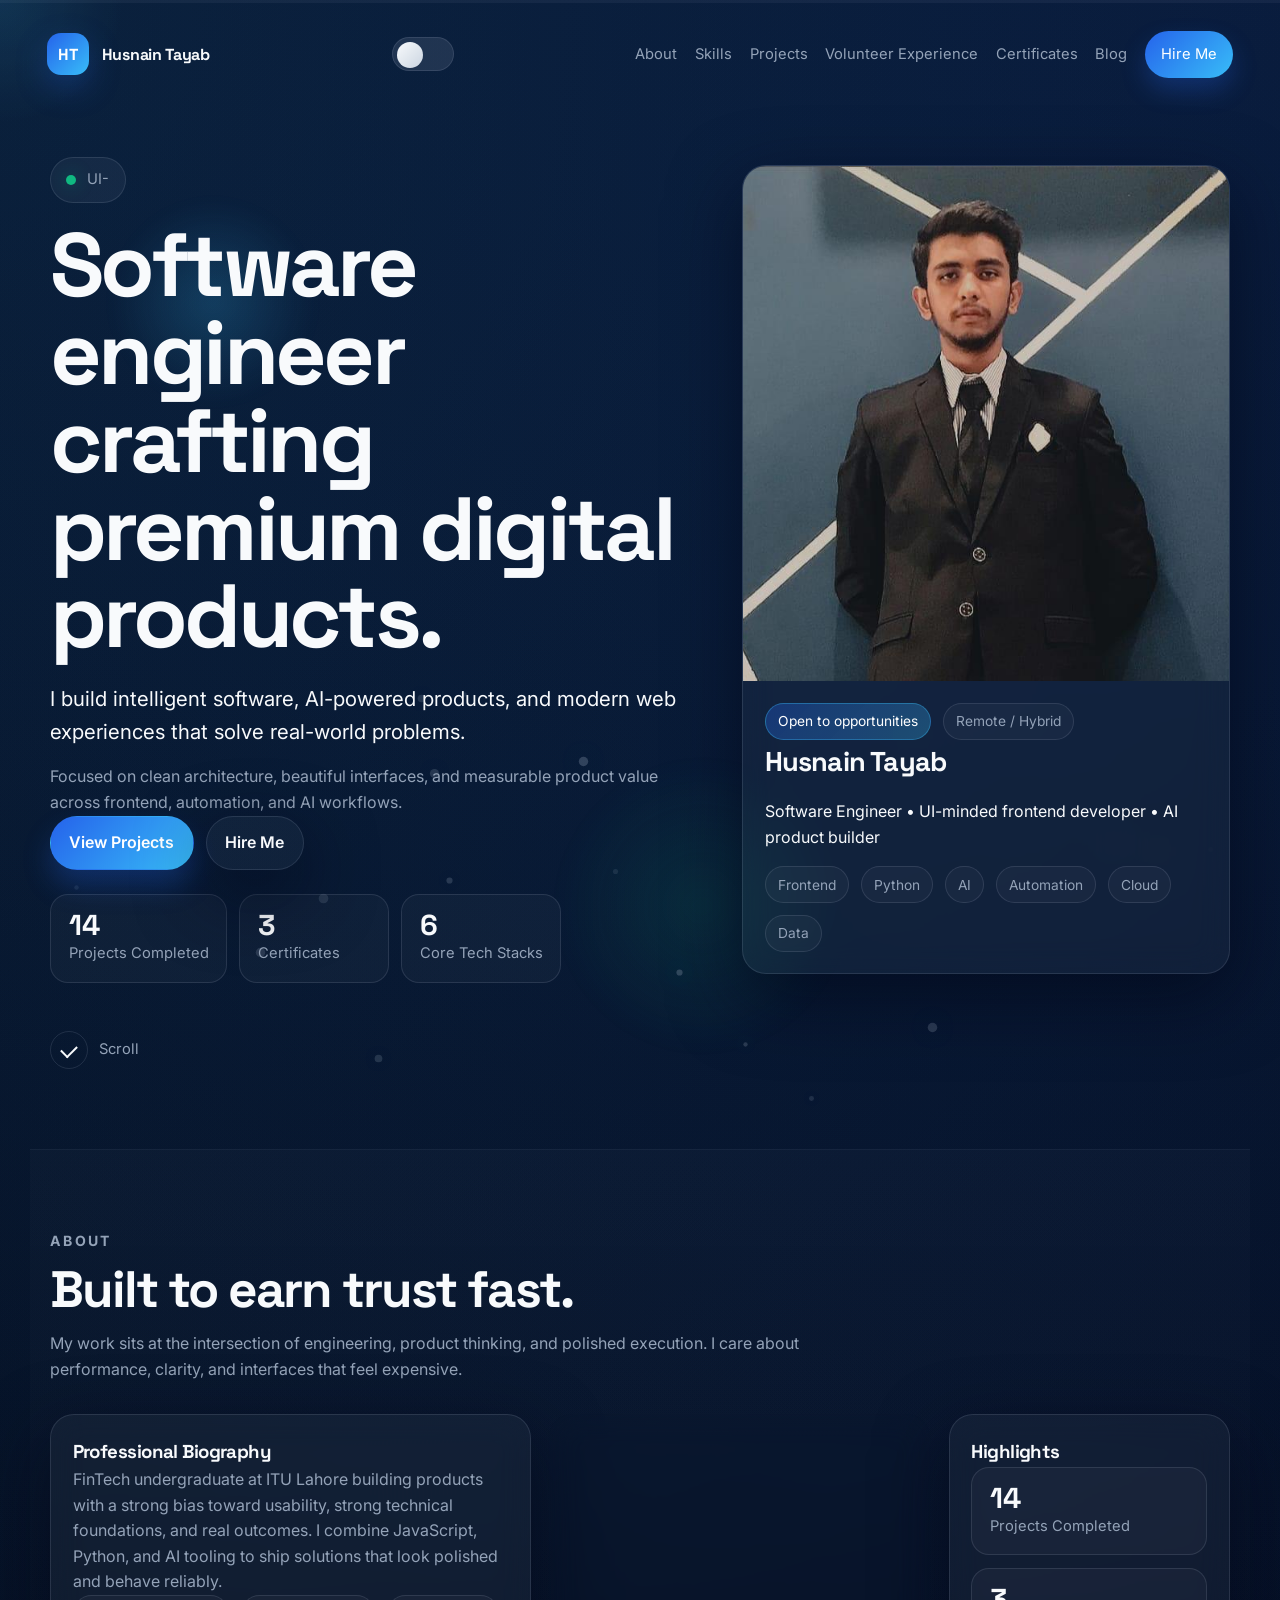
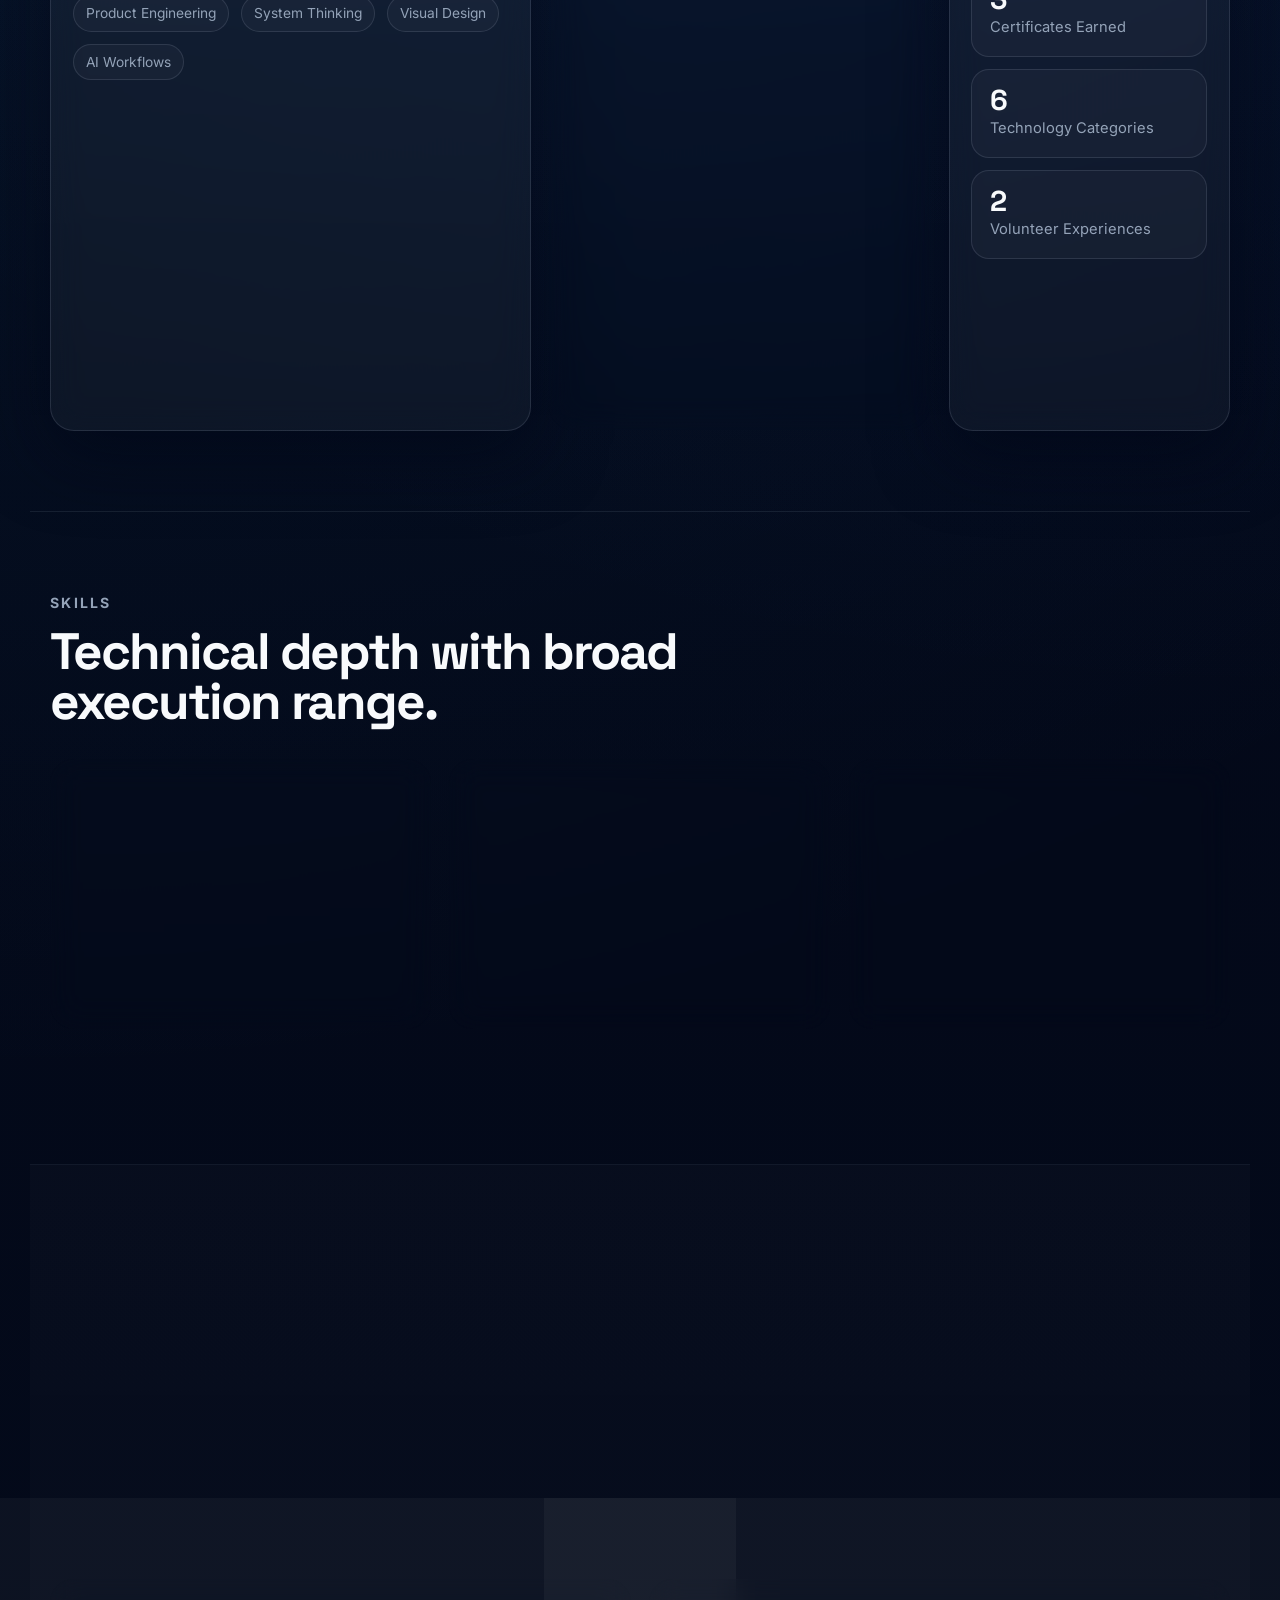
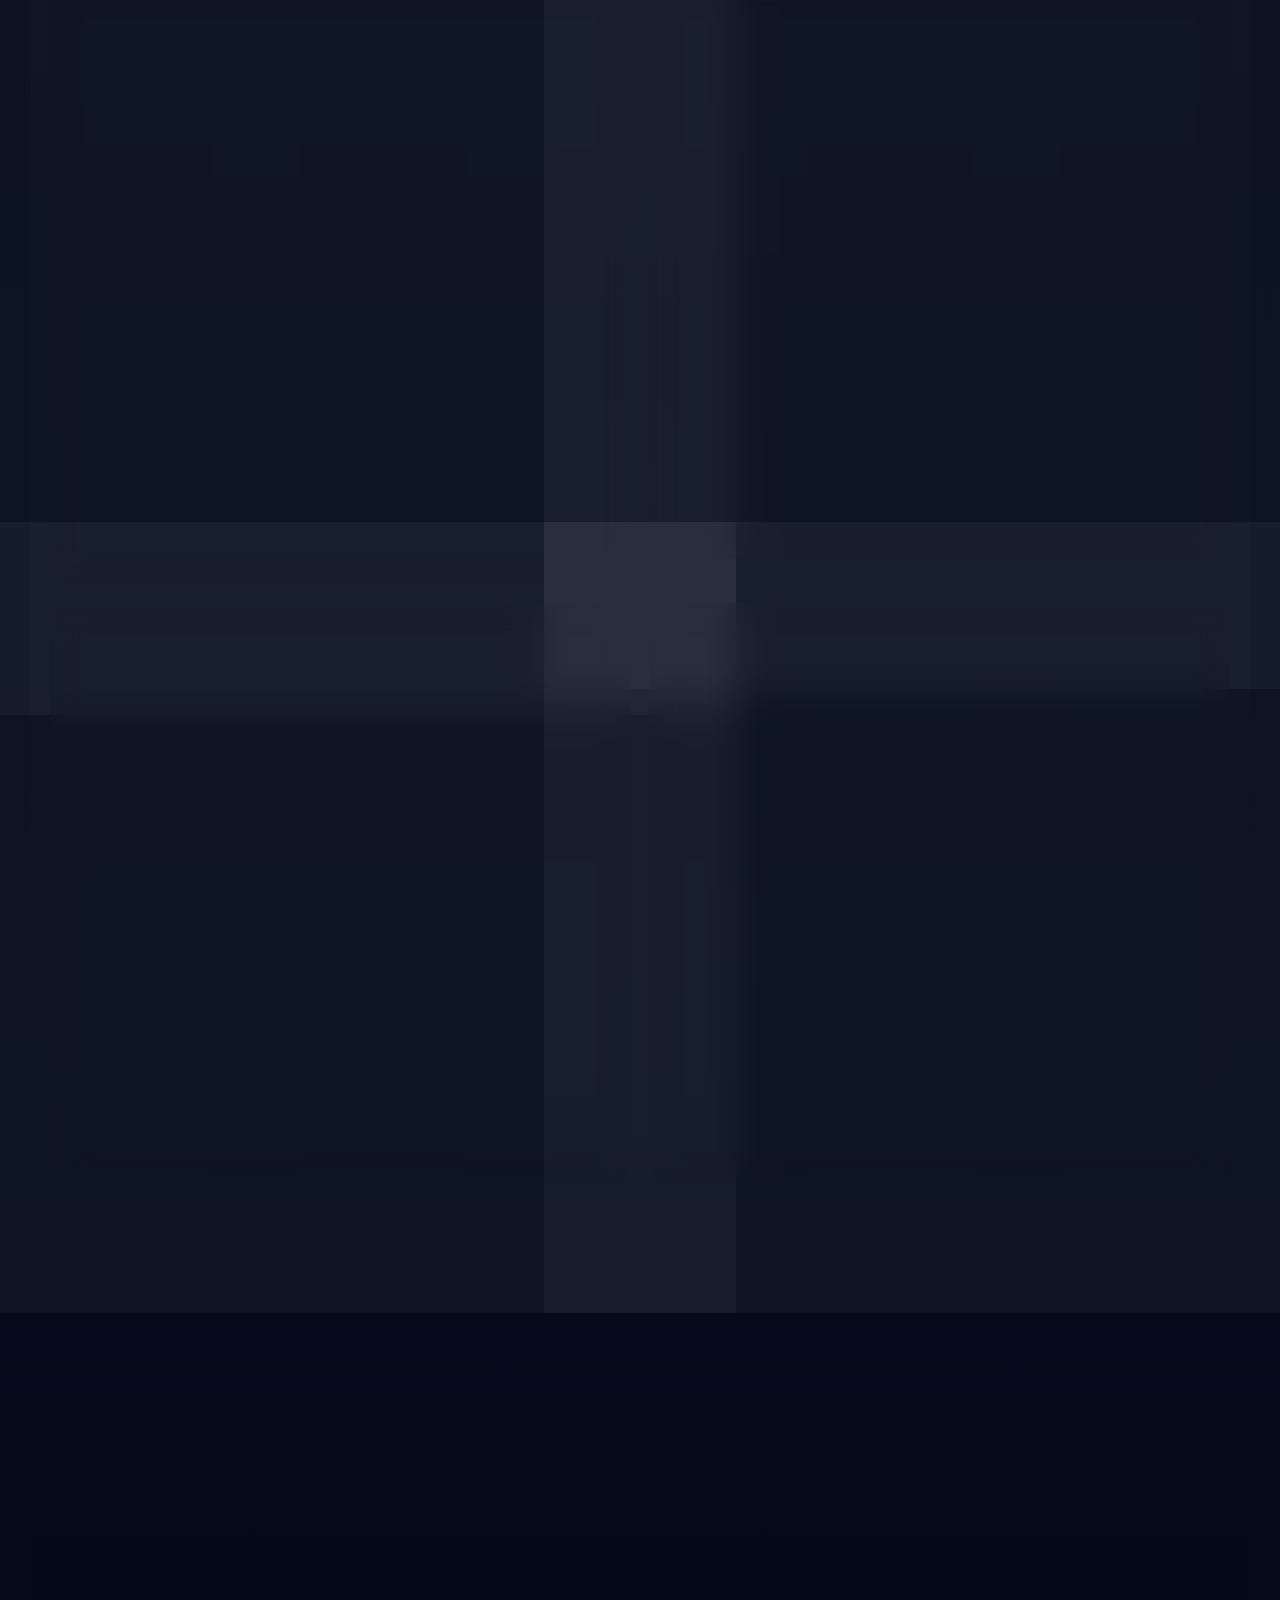
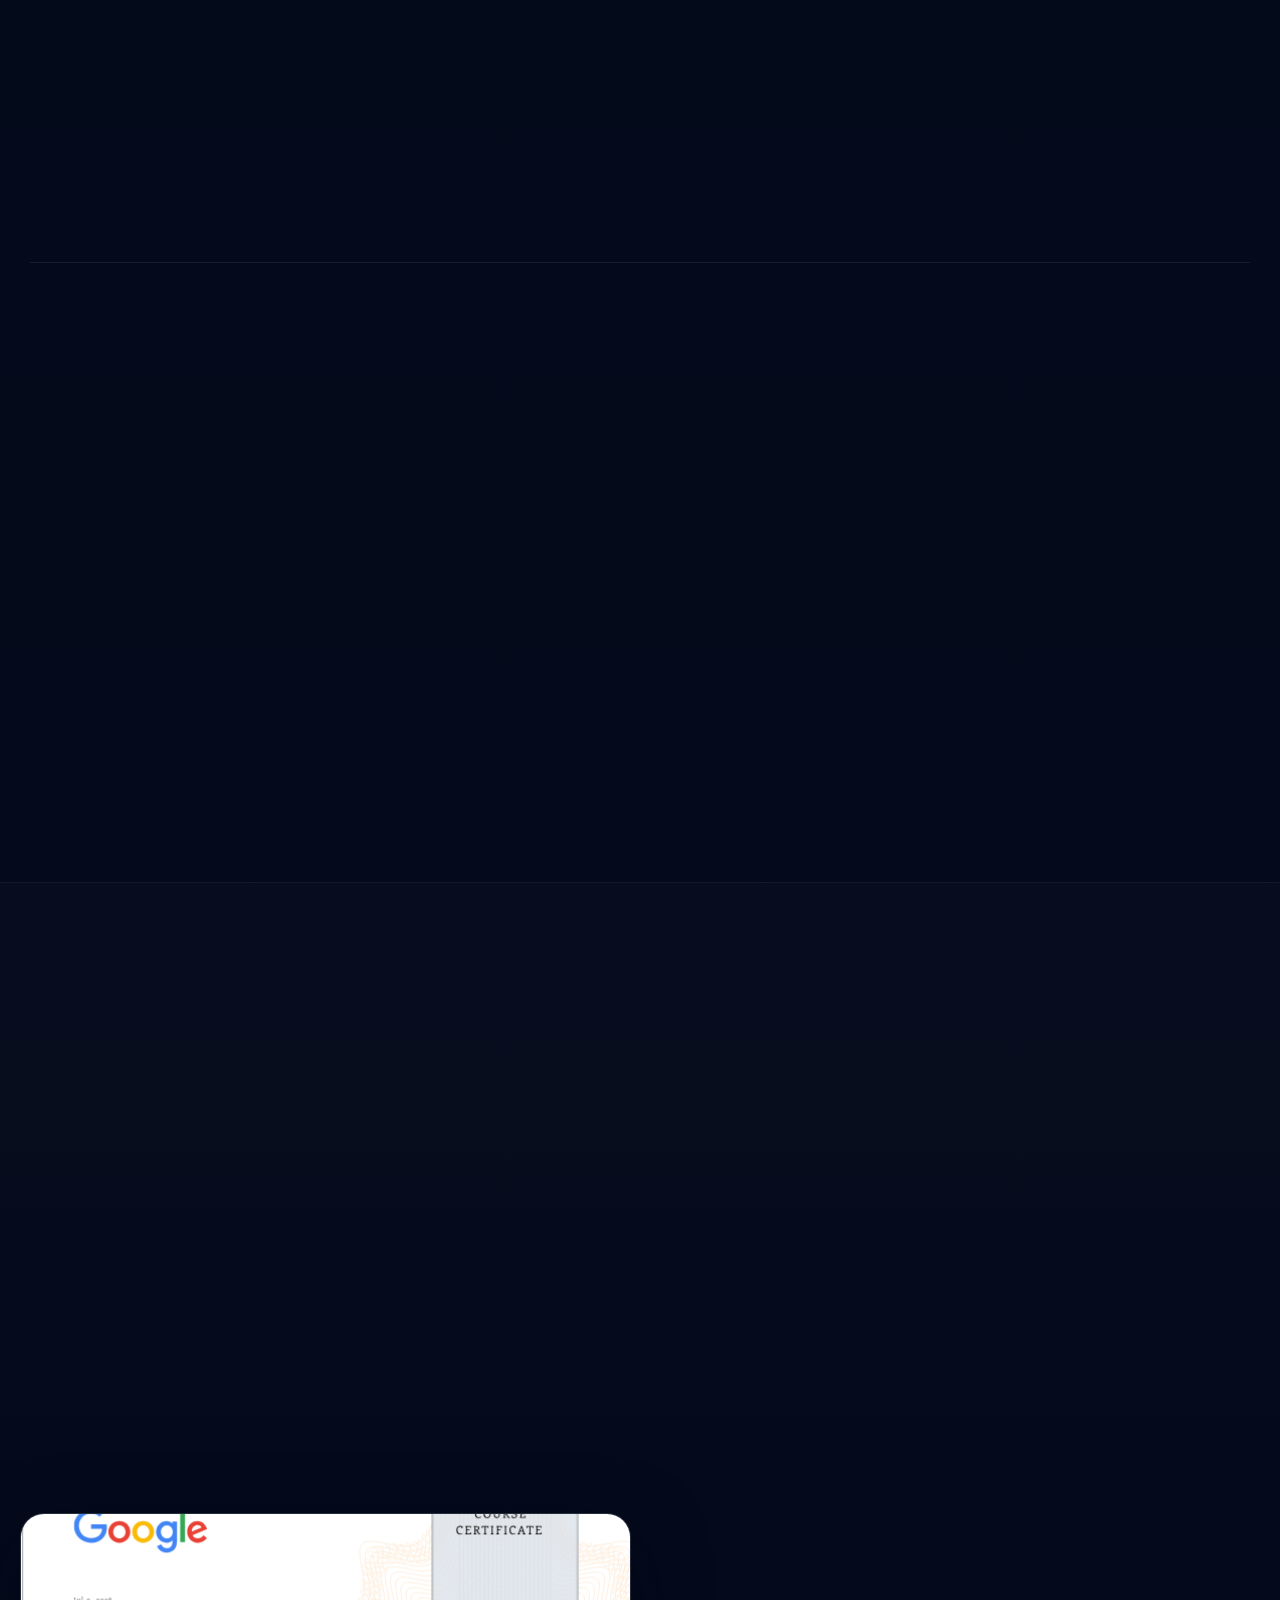
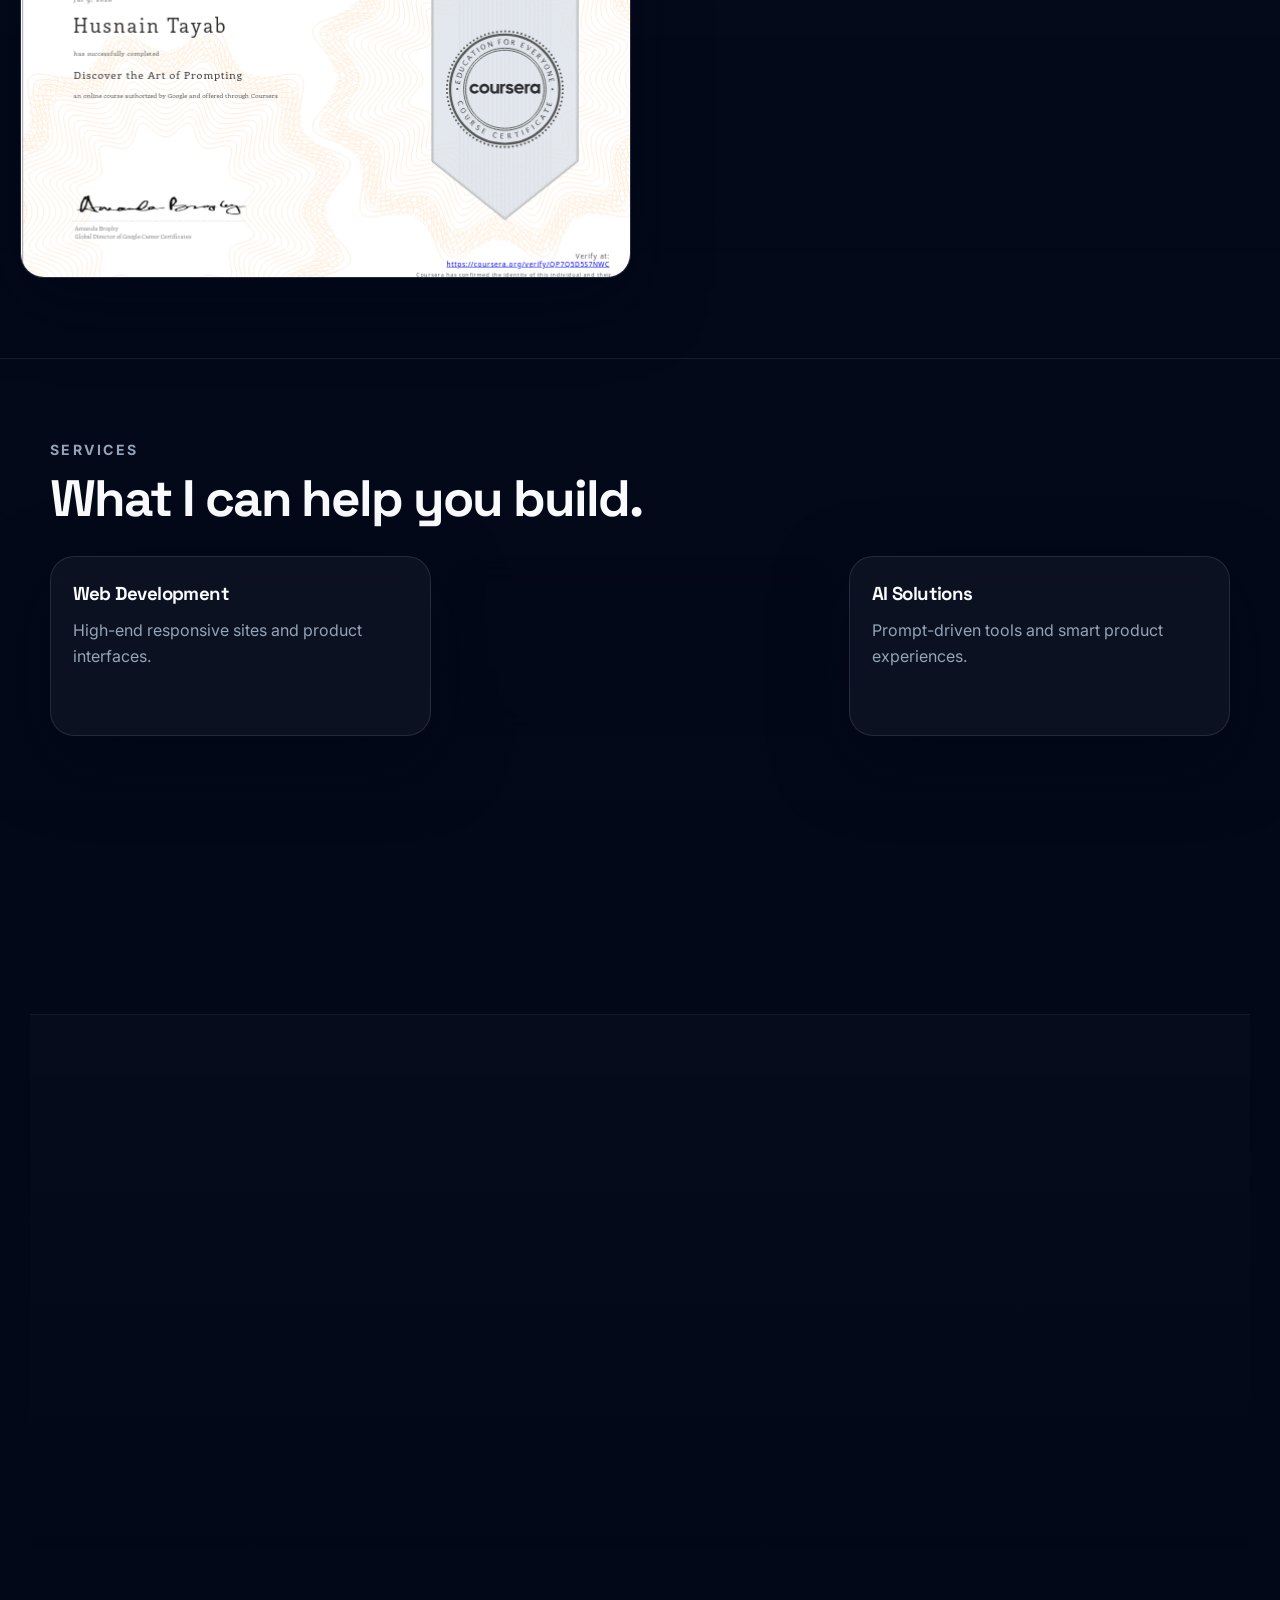
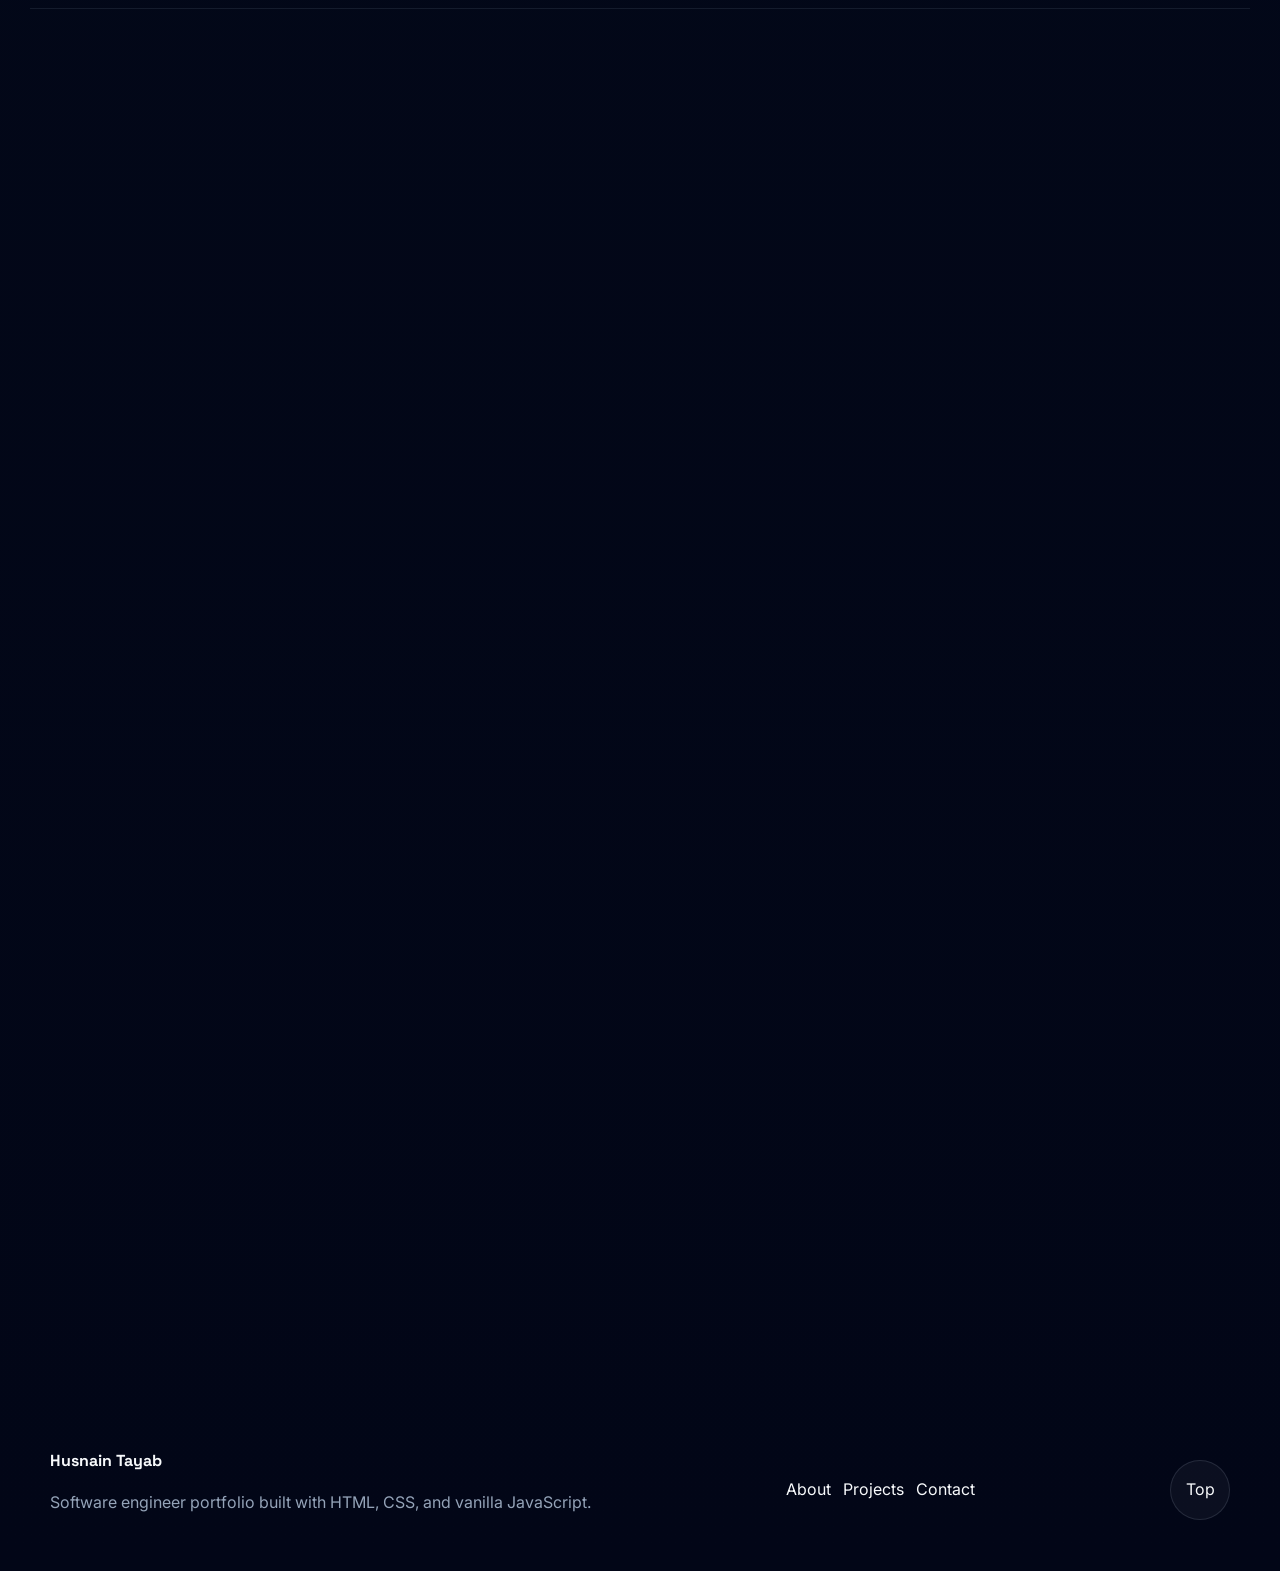
==== commit 14ad88a8: "Upscale my Portfolio" ====
--- a/index.html
+++ b/index.html
@@ -2,358 +2,502 @@
 <html lang="en">
 <head>
   <meta charset="UTF-8" />
-  <meta name="viewport" content="width=device-width, initial-scale=1.0"/>
-  <title>Husnain Tayab-FinTech</title>
+  <meta name="viewport" content="width=device-width, initial-scale=1.0" />
+  <meta name="theme-color" content="#020617" />
+  <meta name="description" content="Husnain Tayab is a software engineer portfolio focused on modern web apps, AI-powered products, automation, and polished digital experiences." />
+  <meta name="keywords" content="software engineer, frontend developer, portfolio, vanilla javascript, ui ux, python, AI, web development" />
+  <meta name="author" content="Husnain Tayab" />
+  <meta property="og:title" content="Husnain Tayab | Software Engineer Portfolio" />
+  <meta property="og:description" content="Premium portfolio showcasing web development, AI solutions, Python automation, and product thinking." />
+  <meta property="og:type" content="website" />
+  <meta property="og:image" content="https://images.unsplash.com/photo-1516321318423-f06f85e504b3?auto=format&fit=crop&w=1200&q=80" />
+  <meta name="twitter:card" content="summary_large_image" />
+  <title>Husnain Tayab | Software Engineer Portfolio</title>
+  <link rel="icon" type="image/svg+xml" href="data:image/svg+xml,%3Csvg xmlns='http://www.w3.org/2000/svg' viewBox='0 0 64 64'%3E%3Cdefs%3E%3ClinearGradient id='g' x1='0%25' y1='0%25' x2='100%25' y2='100%25'%3E%3Cstop offset='0%25' stop-color='%232563eb'/%3E%3Cstop offset='100%25' stop-color='%2338bdf8'/%3E%3C/linearGradient%3E%3C/defs%3E%3Crect width='64' height='64' rx='18' fill='url(%23g)'/%3E%3Cpath d='M17 24h12c6 0 10 3 10 8s-4 8-10 8H24v8h-7V24zm7 13h4c2 0 4-1 4-5s-2-5-4-5h-4v10z' fill='white'/%3E%3C/svg%3E" />
+  <link rel="preconnect" href="https://fonts.googleapis.com" />
+  <link rel="preconnect" href="https://fonts.gstatic.com" crossorigin />
+  <link href="https://fonts.googleapis.com/css2?family=Inter:wght@400;500;600;700;800&family=Poppins:wght@500;600;700;800&family=Space+Grotesk:wght@400;500;700&display=swap" rel="stylesheet" />
   <link rel="stylesheet" href="style.css" />
-  <link href="https://fonts.googleapis.com/css2?family=Space+Grotesk:wght@300;400;500;600;700&family=IBM+Plex+Mono:wght@300;400;500&display=swap" rel="stylesheet"/>
+  <script type="application/ld+json">
+  {
+    "@context": "https://schema.org",
+    "@type": "Person",
+    "name": "Husnain Tayab",
+    "jobTitle": "Software Engineer",
+    "url": "https://portfolio-husnaincodes-projects.vercel.app/",
+    "sameAs": [
+      "https://github.com/husnaincodes",
+      "https://www.linkedin.com/in/husnaintayab/"
+    ]
+  }
+  </script>
 </head>
 <body>
- 
-  
-  <nav class="nav" id="nav">
-    <span class="nav-logo">HT<span class="accent">.</span></span>
-    <ul class="nav-links">
-      <li><a href="#about">About</a></li>
-      <li><a href="#skills">Skills</a></li>
-      <li><a href="#projects">Projects</a></li>
-      <li><a href="#certifications">Certifications</a></li>
-      <li><a href="#github">GitHub</a></li>
-      <li><a href="#contact" class="nav-cta">Contact</a></li>
-    </ul>
-    <button class="hamburger" id="hamburger" aria-label="Menu">
-      <span></span><span></span><span></span>
-    </button>
-  </nav>
- 
- 
-  <section class="hero" id="about">
-    <div class="hero-grid">
-      <div class="hero-text">
-        <p class="eyebrow"><span class="ticker" id="ticker"></span></p>
-        <h1>Husnain<br/><span class="outline-text">Tayab</span></h1>
-        <p class="hero-tagline">
-          FinTech Undergraduate · Data Scientist · Web Developer<br/>
-          <span class="mono">ITU Lahore &mdash; CGPA 3.43 / 4.00</span>
-        </p>
-        <p class="hero-bio">
-          Building at the intersection of finance and technology. I turn raw data into insight and APIs into products — from live weather dashboards to digital wallet engines.
-        </p>
-        <div class="hero-actions">
-          <a href="#projects" class="btn-primary">View Projects</a>
-          <a href="mailto:husnaintayab47@gmail.com" class="btn-ghost">Get in Touch</a>
+  <div class="loading-screen" id="loadingScreen" aria-hidden="true">
+    <div class="loading-orb"></div>
+    <p>Building a premium experience...</p>
+  </div>
+
+  <div class="scroll-progress" aria-hidden="true"><span id="scrollProgress"></span></div>
+  <div class="cursor-glow" id="cursorGlow" aria-hidden="true"></div>
+
+  <header class="site-header" id="siteHeader">
+    <nav class="navbar" aria-label="Primary navigation">
+      <a class="brand" href="#hero" aria-label="Home">
+        <span class="brand-mark">HT</span>
+        <span class="brand-text">Husnain Tayab</span>
+      </a>
+
+      <button class="theme-toggle" id="themeToggle" type="button" aria-label="Toggle theme">
+        <span class="theme-toggle-track"><span class="theme-toggle-thumb"></span></span>
+      </button>
+
+      <button class="nav-toggle" id="navToggle" type="button" aria-expanded="false" aria-controls="primaryNav">
+        <span></span><span></span>
+      </button>
+
+      <div class="nav-panel" id="primaryNav">
+        <a href="#about">About</a>
+        <a href="#skills">Skills</a>
+        <a href="#projects">Projects</a>
+        <a href="#experience">Volunteer Experience</a>
+        <a href="#certificates">Certificates</a>
+        <a href="#blog">Blog</a>
+        <a href="#contact" class="nav-cta">Hire Me</a>
+      </div>
+    </nav>
+  </header>
+
+  <main>
+    <section class="hero section-shell" id="hero">
+      <div class="hero-background" aria-hidden="true">
+        <span class="orb orb-one"></span>
+        <span class="orb orb-two"></span>
+        <span class="orb orb-three"></span>
+        <div class="particles" id="particles"></div>
+      </div>
+
+      <div class="hero-grid">
+        <div class="hero-copy reveal">
+          <p class="eyebrow"><span class="eyebrow-dot"></span><span id="typingText"></span></p>
+          <h1>Software engineer crafting premium digital products.</h1>
+          <p class="hero-lead">I build intelligent software, AI-powered products, and modern web experiences that solve real-world problems.</p>
+          <p class="hero-summary">Focused on clean architecture, beautiful interfaces, and measurable product value across frontend, automation, and AI workflows.</p>
+
+          <div class="hero-actions">
+            <a class="btn btn-primary ripple" href="#projects">View Projects</a>
+            <a class="btn btn-secondary ripple" href="#contact">Hire Me</a>
+            
+          
+          </div>
+
+          <div class="hero-metrics" aria-label="Highlights">
+            <article>
+              <strong data-counter="14">0</strong>
+              <span>Projects Completed</span>
+            </article>
+            <article>
+              <strong data-counter="3">0</strong>
+              <span>Certificates</span>
+            </article>
+            <article>
+              <strong data-counter="6">0</strong>
+              <span>Core Tech Stacks</span>
+            </article>
+          </div>
         </div>
-      </div>
-      <div class="hero-visual">
-        <div class="terminal-card">
-          <div class="terminal-bar">
-            <span class="dot red"></span>
-            <span class="dot yellow"></span>
-            <span class="dot green"></span>
-            <span class="terminal-title">husnain@itu ~ profile.py</span>
-          </div>
-          <pre class="terminal-body"><code><span class="kw">class</span> <span class="cls">HusnainTayab</span>:
-  name    = <span class="str">"Husnain Tayab"</span>
-  degree  = <span class="str">"B.S. FinTech (2025–2029)"</span>
-  cgpa    = <span class="num">3.43</span>
-  city    = <span class="str">"Lahore, Pakistan"</span>
- 
-  stack = [
-    <span class="str">"Python"</span>, <span class="str">"JavaScript"</span>,
-    <span class="str">"React"</span>, <span class="str">"Node.js"</span>,
-    <span class="str">"Pandas"</span>, <span class="str">"MongoDB"</span>
-  ]
- 
-  goals = [
-    <span class="str">"Data Analysis"</span>,
-    <span class="str">"Data Science"</span>,
-    <span class="str">"FinTech Innovation"</span>
-  ]</code></pre>
+
+        <div class="hero-visual reveal">
+          <div class="profile-card glass-card tilt-card">
+            <div class="profile-image-wrap">
+              <img src="developer.jpeg" alt="Husnain Tayab portrait" loading="eager" />
+            </div>
+            <div class="profile-card-body">
+              <div class="profile-badge-row">
+                <span class="pill pill-accent">Open to opportunities</span>
+                <span class="pill">Remote / Hybrid</span>
+              </div>
+              <h2>Husnain Tayab</h2>
+              <p>Software Engineer • UI-minded frontend developer • AI product builder</p>
+              <div class="profile-chip-grid">
+                <span>Frontend</span><span>Python</span><span>AI</span><span>Automation</span><span>Cloud</span><span>Data</span>
+              </div>
+            </div>
+          </div>
         </div>
       </div>
+
+      <a class="scroll-indicator" href="#about" aria-label="Scroll to about section">
+        <span></span>
+        <span>Scroll</span>
+      </a>
+    </section>
+
+    <section class="section-shell section-alt" id="about">
+      <div class="section-heading reveal">
+        <p class="section-kicker">About</p>
+        <h2>Built to earn trust fast.</h2>
+        <p>My work sits at the intersection of engineering, product thinking, and polished execution. I care about performance, clarity, and interfaces that feel expensive.</p>
+      </div>
+
+      <div class="about-grid">
+        <article class="about-card glass-card reveal">
+          <h3>Professional Biography</h3>
+          <p>FinTech undergraduate at ITU Lahore building products with a strong bias toward usability, strong technical foundations, and real outcomes. I combine JavaScript, Python, and AI tooling to ship solutions that look polished and behave reliably.</p>
+          <div class="about-tags">
+            <span>Product Engineering</span><span>System Thinking</span><span>Visual Design</span><span>AI Workflows</span>
+          </div>
+        </article>
+
+        <article class="about-card glass-card reveal">
+          <h3>Career Timeline</h3>
+          <div class="timeline compact">
+            <div class="timeline-item">
+              <span class="timeline-dot"></span>
+              <div><strong>2025 - Present</strong><p>FinTech studies at ITU Lahore with a focus on software products and analytics.</p></div>
+            </div>
+            <div class="timeline-item">
+              <span class="timeline-dot"></span>
+              <div><strong>Projects & Freelance Builds</strong><p>Developed dashboards, automation tools, and public-facing web experiences.</p></div>
+            </div>
+            <div class="timeline-item">
+              <span class="timeline-dot"></span>
+              <div><strong>Future Goal</strong><p>Ship production-grade products for top-tier teams and high-growth startups.</p></div>
+            </div>
+          </div>
+        </article>
+
+        <article class="about-card glass-card reveal">
+          <h3>Highlights</h3>
+          <div class="stats-stack">
+            <div><strong data-counter="14">0</strong><span>Projects Completed</span></div>
+            <div><strong data-counter="3">0</strong><span>Certificates Earned</span></div>
+            <div><strong data-counter="6">0</strong><span>Technology Categories</span></div>
+            <div><strong data-counter="2">0</strong><span>Volunteer Experiences</span></div>
+          </div>
+        </article>
+      </div>
+    </section>
+
+    <section class="section-shell" id="skills">
+      <div class="section-heading reveal">
+        <p class="section-kicker">Skills</p>
+        <h2>Technical depth with broad execution range.</h2>
+      </div>
+
+      <div class="skills-layout">
+        <article class="skill-panel glass-card reveal">
+          <div class="panel-header"><h3>Frontend</h3><span>UI engineering</span></div>
+          <div class="skill-bar" data-level="92"><span>HTML, CSS, Responsive Design</span><i></i></div>
+          <div class="skill-bar" data-level="90"><span>JavaScript, DOM, Animation</span><i></i></div>
+          <div class="skill-bar" data-level="84"><span>React ecosystem familiarity</span><i></i></div>
+        </article>
+
+        <article class="skill-panel glass-card reveal">
+          <div class="panel-header"><h3>Backend & Data</h3><span>Systems & analysis</span></div>
+          <div class="skill-bar" data-level="88"><span>Python, Automation, OOP</span><i></i></div>
+          <div class="skill-bar" data-level="80"><span>Node.js, APIs, Integration</span><i></i></div>
+          <div class="skill-bar" data-level="78"><span>SQL, analytics, data handling</span><i></i></div>
+        </article>
+
+        <article class="skill-panel glass-card reveal">
+          <div class="panel-header"><h3>AI, Cloud & DevOps</h3><span>Modern workflow</span></div>
+          <div class="skill-bar" data-level="86"><span>Prompt engineering, AI tools</span><i></i></div>
+          <div class="skill-bar" data-level="74"><span>Cloud deployment patterns</span><i></i></div>
+          <div class="skill-bar" data-level="70"><span>Git, CI habits, collaboration</span><i></i></div>
+        </article>
+      </div>
+
+      <div class="icon-cloud reveal" aria-label="Core technologies">
+        <span>Python</span><span>JavaScript</span><span>React</span><span>Node</span><span>SQL</span><span>Git</span><span>Machine Learning</span><span>Cloud</span><span>DevOps</span><span>AI</span>
+      </div>
+    </section>
+
+    <section class="section-shell section-alt" id="projects">
+      <div class="section-heading reveal">
+        <p class="section-kicker">Projects</p>
+        <h2>Featured work built to impress.</h2>
+        <p>Filterable case studies, polished presentation, and direct access to GitHub, live demos, and deeper context.</p>
+      </div>
+
+      <div class="project-toolbar glass-card reveal">
+        <div class="filter-group" id="projectFilters" role="tablist" aria-label="Project filters">
+          <button class="filter-btn active" data-filter="all" type="button">All</button>
+          <button class="filter-btn" data-filter="web" type="button">Web</button>
+          <button class="filter-btn" data-filter="ai" type="button">AI</button>
+          <button class="filter-btn" data-filter="data" type="button">Data</button>
+          <button class="filter-btn" data-filter="automation" type="button">Automation</button>
+        </div>
+        <label class="search-box">
+          <span>Search projects</span>
+          <input id="projectSearch" type="search" placeholder="Type a keyword like weather, wallet, or Excel" aria-label="Search projects" />
+        </label>
+      </div>
+
+      <div class="project-grid" id="projectGrid">
+        <article class="project-card glass-card reveal featured" data-category="data ai" data-title="Dragon Real Estate Price Predictor">
+          <div class="card-media">
+            <img src="https://images.unsplash.com/photo-1551288049-bebda4e38f71?auto=format&fit=crop&w=1200&q=80" alt="Data analytics dashboard preview" loading="lazy" />
+            <span class="featured-badge">Featured Project</span>
+          </div>
+          <div class="card-body">
+            <div class="project-meta"><span>Python</span><span>scikit-learn</span><span>Data Science</span></div>
+            <h3>Dragon Real Estate Price Predictor</h3>
+            <p>End-to-end machine learning pipeline with feature engineering, preprocessing, and Random Forest regression validated through cross-validation.</p>
+            <div class="card-links">
+              <a href="https://github.com/husnaincodes/Machine-Learning-Projects" target="_blank" rel="noopener">GitHub</a>
+              <a href="#contact">Case Study</a>
+            </div>
+          </div>
+        </article>
+
+        <article class="project-card glass-card reveal" data-category="web" data-title="Weather Forecasting App">
+          <div class="card-media">
+            <img src="https://images.unsplash.com/photo-1515879218367-8466d910aaa4?auto=format&fit=crop&w=1200&q=80" alt="Weather app preview" loading="lazy" />
+          </div>
+          <div class="card-body">
+            <div class="project-meta"><span>JavaScript</span><span>API Integration</span><span>Web App</span></div>
+            <h3>Weather Forecasting App</h3>
+            <p>Real-time weather interface with clean deployment-ready UX and API-powered live data flow.</p>
+            <div class="card-links">
+              <a href="https://weather-web-app-two-ebon.vercel.app/" target="_blank" rel="noopener">Live Demo</a>
+              <a href="https://github.com/husnaincodes" target="_blank" rel="noopener">GitHub</a>
+            </div>
+          </div>
+        </article>
+
+        <article class="project-card glass-card reveal" data-category="automation" data-title="Digital Wallet Simulation">
+          <div class="card-media">
+            <img src="https://images.unsplash.com/photo-1556742044-3c52d6e88c62?auto=format&fit=crop&w=1200&q=80" alt="Fintech dashboard preview" loading="lazy" />
+          </div>
+          <div class="card-body">
+            <div class="project-meta"><span>Python</span><span>OOP</span><span>FinTech</span></div>
+            <h3>Digital Wallet Simulation</h3>
+            <p>Core banking-inspired wallet system for transactions, account creation, and clean state management.</p>
+            <div class="card-links">
+              <a href="https://github.com/husnaincodes" target="_blank" rel="noopener">GitHub</a>
+              <a href="#contact">Case Study</a>
+            </div>
+          </div>
+        </article>
+
+        <article class="project-card glass-card reveal" data-category="automation data" data-title="Automated Financial Reporting Dashboard">
+          <div class="card-media">
+            <img src="https://images.unsplash.com/photo-1554224155-6726b3ff858f?auto=format&fit=crop&w=1200&q=80" alt="Excel reporting preview" loading="lazy" />
+          </div>
+          <div class="card-body">
+            <div class="project-meta"><span>Excel</span><span>Automation</span><span>Reporting</span></div>
+            <h3>Automated Financial Reporting Dashboard</h3>
+            <p>Financial statements update automatically from journal entries for faster reporting and fewer manual errors.</p>
+            <div class="card-links">
+              <a href="#contact">Case Study</a>
+              <a href="mailto:husnaintayab47@gmail.com">Discuss</a>
+            </div>
+          </div>
+        </article>
+
+        <article class="project-card glass-card reveal" data-category="web" data-title="URL Shortener Web App">
+          <div class="card-media">
+            <img src="https://images.unsplash.com/photo-1512295767273-ac109ac3acfa?auto=format&fit=crop&w=1200&q=80" alt="URL shortener preview" loading="lazy" />
+          </div>
+          <div class="card-body">
+            <div class="project-meta"><span>HTML</span><span>CSS</span><span>JavaScript</span></div>
+            <h3>URL Shortener Web App</h3>
+            <p>Clean link shortening experience with a practical, user-friendly interface and analytics-ready flow.</p>
+            <div class="card-links">
+              <a href="https://urls-shortener-ten.vercel.app/" target="_blank" rel="noopener">Live Demo</a>
+              <a href="https://github.com/husnaincodes" target="_blank" rel="noopener">GitHub</a>
+            </div>
+          </div>
+        </article>
+      </div>
+    </section>
+
+    <section class="section-shell" id="experience">
+      <div class="section-heading reveal">
+        <p class="section-kicker"> Volunteer Experience</p>
+        <h2>Execution, not just ideas.</h2>
+      </div>
+
+      <div class="timeline experience-timeline reveal">
+        <article class="timeline-item glass-card">
+  <div class="timeline-meta">
+    <span class="timeline-year">Ongoing</span>
+    <span class="timeline-company">Alkhidmat Foundation</span>
+  </div>
+  <h3>Volunteer Social Worker</h3>
+  <ul>
+    <li>Volunteering as a social worker with Alkhidmat Foundation, one of Pakistan's largest welfare organizations, known for its work in relief, education, health, and community development.</li>
+    <li>Contributing time toward on-ground community support initiatives alongside academic and technical work.</li>
+  </ul>
+</article>
+<article class="timeline-item glass-card">
+  <div class="timeline-meta">
+    <span class="timeline-year">Ongoing</span>
+    <span class="timeline-company">The Citizen Foundation (TCF)</span>
+  </div>
+  <h3>Fundraising Volunteer</h3>
+  <ul>
+    <li>Volunteering with The Citizen Foundation (TCF), a nonprofit that builds and runs low-cost formal schools for underprivileged children across Pakistan.</li>
+    <li>Supporting fundraising efforts aimed at expanding access to quality education for school children from low-income communities.</li>
+  </ul>
+</article>
+      </div>
+    </section>
+
+    <section class="section-shell section-alt certificate-section" id="certificates">
+      <div class="section-heading reveal">
+        <p class="section-kicker">Certificates</p>
+        <h2>Verified learning that supports the story.</h2>
+      </div>
+
+      <div class="certificate-grid">
+        <article class="certificate-card glass-card reveal">
+          <img src="certificate-ai-for-everyone.png" alt="AI For Everyone certificate" loading="lazy" />
+          <div>
+            <p>DeepLearning.AI • Coursera</p>
+            <h3>AI For Everyone</h3>
+            <a href="https://coursera.org/verify/3OWEFDAQ1Y9H" target="_blank" rel="noopener">Verify</a>
+          </div>
+        </article>
+        <article class="certificate-card glass-card reveal">
+          <img src="certificate-data-analytics-python.png" alt="Data Analytics with Python certificate" loading="lazy" />
+          <div>
+            <p>Simplilearn • Coursera</p>
+            <h3>Data Analytics with Python</h3>
+            <a href="https://coursera.org/verify/0YQ1FIYOLWCX" target="_blank" rel="noopener">Verify</a>
+          </div>
+        </article>
+        <article class="certificate-card glass-card reveal">
+          <img src="certificate-discover-art-of-prompting.png" alt="Discover the Art of Prompting certificate" loading="lazy" />
+          <div>
+            <p>Google • Coursera</p>
+            <h3>Discover the Art of Prompting</h3>
+            <a href="https://coursera.org/verify/QP7Q5D5S7NWC" target="_blank" rel="noopener">Verify</a>
+          </div>
+        </article>
+      </div>
+    </section>
+
+    <section class="section-shell" id="services">
+      <div class="section-heading reveal">
+        <p class="section-kicker">Services</p>
+        <h2>What I can help you build.</h2>
+      </div>
+
+      <div class="service-grid">
+        <article class="service-card glass-card reveal"><h3>Web Development</h3><p>High-end responsive sites and product interfaces.</p></article>
+        <article class="service-card glass-card reveal"><h3>Python Automation</h3><p>Scripts and workflows that remove manual work.</p></article>
+        <article class="service-card glass-card reveal"><h3>AI Solutions</h3><p>Prompt-driven tools and smart product experiences.</p></article>
+        <article class="service-card glass-card reveal"><h3>Dashboard Development</h3><p>Analytics and operations views with clarity.</p></article>
+        <article class="service-card glass-card reveal"><h3>API Integration</h3><p>Reliable data flows and external service wiring.</p></article>
+        <article class="service-card glass-card reveal"><h3>UI/UX Development</h3><p>Polished interfaces with strong visual hierarchy.</p></article>
+      </div>
+    </section>
+
+    <section class="section-shell section-alt" id="testimonials">
+      <div class="section-heading reveal">
+        <p class="section-kicker">Testimonials</p>
+        <h2>Clear, confident, and client-friendly.</h2>
+      </div>
+
+      <div class="testimonial-shell glass-card reveal">
+        <button class="slider-btn" id="testimonialPrev" type="button" aria-label="Previous testimonial">‹</button>
+        <div class="testimonial-track" id="testimonialTrack">
+          <article class="testimonial-card active">
+            <p>“Strong eye for presentation and very structured delivery. The work feels like it was built by someone who understands users and engineering constraints.”</p>
+            <strong>Product Lead</strong>
+            <span>Web App Collaboration</span>
+          </article>
+          <article class="testimonial-card">
+            <p>“Quick to adapt, thoughtful about details, and always focused on turning ideas into something usable.”</p>
+            <strong>Startup Founder</strong>
+            <span>Prototype Review</span>
+          </article>
+          <article class="testimonial-card">
+            <p>“A polished portfolio that gives immediate trust. It communicates capability without needing extra explanation.”</p>
+            <strong>Recruiter</strong>
+            <span>Candidate Screening</span>
+          </article>
+        </div>
+        <button class="slider-btn" id="testimonialNext" type="button" aria-label="Next testimonial">›</button>
+      </div>
+    </section>
+
+    <section class="section-shell" id="blog">
+      <div class="section-heading reveal">
+        <p class="section-kicker">Blog</p>
+        <h2>Latest thinking and learnings.</h2>
+      </div>
+
+      <div class="blog-grid">
+        <article class="blog-card glass-card reveal"><span>Performance • 6 min read</span><h3>Why clean UI builds trust faster than clever copy</h3><p>A portfolio can create credibility before a recruiter reads your resume.</p></article>
+        <article class="blog-card glass-card reveal"><span>AI • 4 min read</span><h3>Using prompts as a product tool, not a shortcut</h3><p>How to turn prompt engineering into a reliable workflow for better outcomes.</p></article>
+        <article class="blog-card glass-card reveal"><span>Frontend • 7 min read</span><h3>Micro-interactions that make interfaces feel expensive</h3><p>Design principles behind smooth, premium-feeling software experiences.</p></article>
+      </div>
+    </section>
+
+    <section class="section-shell section-contact" id="contact">
+      <div class="section-heading reveal">
+        <p class="section-kicker">Contact</p>
+        <h2>Ready for the right opportunity.</h2>
+        <p>Let’s build a product, ship a feature, or discuss a role that needs design awareness and engineering precision.</p>
+      </div>
+
+      <div class="contact-grid">
+        <form class="contact-form glass-card reveal" id="contactForm" novalidate>
+          <div class="form-row">
+            <label>
+              <span>Name</span>
+              <input type="text" name="name" placeholder="Your name" required />
+            </label>
+            <label>
+              <span>Email</span>
+              <input type="email" name="email" placeholder="you@company.com" required />
+            </label>
+          </div>
+          <label>
+            <span>Message</span>
+            <textarea name="message" rows="5" placeholder="Tell me about the opportunity or project..." required></textarea>
+          </label>
+          <div class="form-actions">
+            <button class="btn btn-primary ripple" type="submit">Send Message</button>
+            <button class="btn btn-ghost ripple" id="copyEmail" type="button">Copy Email</button>
+          </div>
+          <p class="form-note">EmailJS-ready structure. Messages are validated locally and can be wired to a backend later.</p>
+        </form>
+
+        <aside class="contact-panel glass-card reveal">
+          <div class="contact-links">
+            <a href="mailto:husnaintayab47@gmail.com"><span>Email</span><strong>husnaintayab47@gmail.com</strong></a>
+            <a href="https://www.linkedin.com/in/husnaintayab/" target="_blank" rel="noopener"><span>LinkedIn</span><strong>husnain-tayab</strong></a>
+            <a href="https://github.com/husnaincodes" target="_blank" rel="noopener"><span>GitHub</span><strong>husnaincodes</strong></a>
+            <a href="tel:+923043400439"><span>Phone</span><strong>0304-3400439</strong></a>
+            <a href="#contact"><span>Location</span><strong>Lahore, Pakistan</strong></a>
+          </div>
+          <div class="map-placeholder">Google Map Placeholder</div>
+        </aside>
+      </div>
+    </section>
+  </main>
+
+  <footer class="site-footer">
+    <div>
+      <strong>Husnain Tayab</strong>
+      <p>Software engineer portfolio built with HTML, CSS, and vanilla JavaScript.</p>
     </div>
-   
-  </section>
- 
-  
-  <section class="section" id="skills">
-    <div class="container">
-      <div class="section-header">
-        <p class="section-label">Technical Arsenal</p>
-        <h2>Skills &amp; Tools</h2>
-      </div>
-      <div class="skills-grid">
-        <div class="skill-card" data-delay="0">
-          <div class="skill-icon">⌨️</div>
-          <h3>Programming</h3>
-          <ul>
-            <li><span class="tag">Python</span></li>
-            <li><span class="tag">JavaScript</span></li>
-            <li><span class="tag">C++</span></li>
-          </ul>
-        </div>
-        <div class="skill-card" data-delay="100">
-          <div class="skill-icon">🌐</div>
-          <h3>Web Development</h3>
-          <ul>
-            <li><span class="tag">HTML5</span></li>
-            <li><span class="tag">CSS3</span></li>
-            <li><span class="tag">React</span></li>
-            <li><span class="tag">Node.js</span></li>
-            <li><span class="tag">Bootstrap</span></li>
-            <li><span class="tag">Next.js</span></li>
-          </ul>
-        </div>
-        <div class="skill-card" data-delay="200">
-          <div class="skill-icon">📊</div>
-          <h3>Data &amp; Analytics</h3>
-          <ul>
-            <li><span class="tag">Pandas</span></li>
-            <li><span class="tag">NumPy</span></li>
-            <li><span class="tag">Matplotlib</span></li>
-            <li><span class="tag">Data Visualization</span></li>
-          </ul>
-        </div>
-        <div class="skill-card" data-delay="300">
-          <div class="skill-icon">🗄️</div>
-          <h3>Databases</h3>
-          <ul>
-            <li><span class="tag">MongoDB</span></li>
-            <li><span class="tag">SQLite</span></li>
-          </ul>
-        </div>
-        <div class="skill-card" data-delay="400">
-          <div class="skill-icon">🤖</div>
-          <h3>Emerging Skills</h3>
-          <ul>
-            <li><span class="tag">AI Prompting</span></li>
-            <li><span class="tag">Financial Modeling</span></li>
-          </ul>
-        </div>
-        <div class="skill-card" data-delay="500">
-          <div class="skill-icon">🛠️</div>
-          <h3>Productivity</h3>
-          <ul>
-            <li><span class="tag">MS Excel</span></li>
-            <li><span class="tag">PowerPoint</span></li>
-            <li><span class="tag">Canva</span></li>
-          </ul>
-        </div>
-      </div>
+    <div class="footer-links">
+      <a href="#about">About</a>
+      <a href="#projects">Projects</a>
+      <a href="#contact">Contact</a>
     </div>
-  </section>
- 
- 
-  <section class="section section-dark" id="projects">
-    <div class="container">
-      <div class="section-header">
-        <p class="section-label">Real-World Builds</p>
-        <h2>Projects</h2>
-      </div>
-      <div class="projects-list">
-
-        <article class="project-card featured highlight">
-          <div class="project-meta">
-            <span class="project-tag">Python · scikit-learn · Machine Learning</span>
-            <span class="project-status new">● New</span>
-          </div>
-          <h3>Dragon Real Estate — Price Predictor</h3>
-          <p>End-to-end machine learning pipeline that predicts median house prices using the classic Boston Housing dataset (506 records, 14 features). Includes stratified train/test splitting on the Charles River feature, correlation-driven feature engineering (a custom TAXRM ratio), a StandardScaler preprocessing pipeline, and a Random Forest Regressor validated with 10-fold cross-validation before final testing on the held-out set.</p>
-          <div class="project-tech">
-            <span>Python</span><span>scikit-learn</span><span>Pandas</span><span>NumPy</span><span>Random Forest</span><span>joblib</span>
-          </div>
-          <a href="https://github.com/husnaincodes/Machine-Learning-Projects" class="project-link" target="_blank" rel="noopener">View on GitHub →</a>
-        </article>
- 
-        <article class="project-card featured">
-          <div class="project-meta">
-            <span class="project-tag">React,Node.js,MongoDB · FinTech</span>
-            <span class="project-status live">● Live</span>
-          </div>
-          <h3>Weather Forecasting App</h3>
-          <p>Real-time weather application with live API integration, deployed end-to-end from development to production. Demonstrates API consumption, data processing, and full-stack deployment.</p>
-          <div class="project-tech">
-            <span>Python</span><span>REST API</span><span>Deployment</span>
-          </div>
-          <a href="https://weather-web-app-two-ebon.vercel.app/" class="project-link" target="_blank" rel="noopener">Click to View→</a>
-        </article>
- 
-        <article class="project-card featured">
-          <div class="project-meta">
-            <span class="project-tag">Python · OOP</span>
-            <span class="project-status">Core Banking</span>
-          </div>
-          <h3>Digital Wallet Simulation</h3>
-          <p>Full digital wallet engine implementing core banking functionality: account creation, fund transfers, balance tracking, and transaction history — built with clean object-oriented design.</p>
-          <div class="project-tech">
-            <span>Python</span><span>OOP</span><span>FinTech</span>
-          </div>
-          <a href="https://github.com/husnaincodes" class="project-link" target="_blank" rel="noopener">View on GitHub →</a>
-        </article>
- 
-        <article class="project-card featured">
-          <div class="project-meta">
-            <span class="project-tag">Basic Excel · Advanced Excel</span>
-            <span class="project-status">Core Banking</span>
-          </div>
-          <h3>Automated Financial Reporting Dashboard in Excel</h3>
-          <p>Developed a fully automated Excel-based financial reporting system where all financial statements update automatically from General Journal entries. Users only need to enter transactions in the General Journal sheet, and the system automatically generates and updates the sheets.</p>
-          <div class="project-tech">
-            <span>Excel</span><span>Automation</span><span>FinTech</span>
-          </div>
-         
-        </article>
-        <article class="project-card featured">
-          <div class="project-meta">
-            <span class="project-tag">Web Development</span>
-            <span class="project-status live">● Live</span>
-          </div>
-          <h3>URL Shortener Web App</h3>
-          <p>Developed a web application that allows users to shorten long URLs for easier sharing and management. The app features a clean, user-friendly interface and provides real-time analytics on link performance.</p>
-          <div class="project-tech">
-            <span>HTML</span><span>CSS</span><span>JavaScript</span>
-          </div>
-          <a href="https://urls-shortener-ten.vercel.app/" class="project-link" target="_blank" rel="noopener">Click to View→</a>
-        </article>
- 
-      </div>
-    </div>
-  </section>
-
-  <!-- CERTIFICATIONS -->
-  <section class="section" id="certifications">
-    <div class="container">
-      <div class="section-header">
-        <p class="section-label">Verified Learning</p>
-        <h2>Certifications</h2>
-      </div>
-      <div class="cert-grid">
-
-        <article class="cert-card">
-          <div class="cert-image-wrap">
-            <img src="certificate-ai-for-everyone.png" alt="AI For Everyone certificate, DeepLearning.AI, Coursera" loading="lazy" />
-          </div>
-          <div class="cert-body">
-            <span class="cert-issuer">DeepLearning.AI · Coursera</span>
-            <h3>AI For Everyone</h3>
-            <p>Completed the foundational course on AI concepts, workflow, and strategy taught by Andrew Ng, covering how AI creates value across business and society.</p>
-            <a href="https://coursera.org/verify/3OWEFDAQ1Y9H" class="project-link" target="_blank" rel="noopener">Verify Certificate →</a>
-          </div>
-        </article>
-
-        <article class="cert-card">
-          <div class="cert-image-wrap">
-            <img src="certificate-data-analytics-python.png" alt="Data Analytics with Python certificate, Simplilearn, Coursera" loading="lazy" />
-          </div>
-          <div class="cert-body">
-            <span class="cert-issuer">Simplilearn · Coursera</span>
-            <h3>Data Analytics with Python</h3>
-            <p>Completed hands-on training in data analysis workflows using Python, reinforcing practical skills in cleaning, processing, and visualizing data.</p>
-            <a href="https://coursera.org/verify/0YQ1FIYOLWCX" class="project-link" target="_blank" rel="noopener">Verify Certificate →</a>
-          </div>
-        </article>
-
-        <article class="cert-card">
-          <div class="cert-image-wrap">
-            <img src="certificate-discover-art-of-prompting.png" alt="Discover the Art of Prompting certificate, Google, Coursera" loading="lazy" />
-          </div>
-          <div class="cert-body">
-            <span class="cert-issuer">Google · Coursera</span>
-            <h3>Discover the Art of Prompting</h3>
-            <p>Completed Google's course on prompt engineering, covering techniques for crafting effective prompts to get better, more reliable results from AI systems.</p>
-            <a href="https://coursera.org/verify/QP7Q5D5S7NWC" class="project-link" target="_blank" rel="noopener">Verify Certificate →</a>
-          </div>
-        </article>
-
-      </div>
-    </div>
-  </section>
- 
-  <!-- GITHUB -->
-  <section class="section section-dark" id="github">
-    <div class="container">
-      <div class="section-header">
-        <p class="section-label">Open Source</p>
-        <h2>GitHub Portfolio</h2>
-      </div>
-      <div class="github-stats">
-        <div class="stat-block">
-          <span class="stat-num">14+</span>
-          <span class="stat-label">Public Repos</span>
-        </div>
-        <div class="stat-block">
-          <span class="stat-num">3</span>
-          <span class="stat-label">Featured Projects</span>
-        </div>
-        <div class="stat-block">
-          <span class="stat-num">1★</span>
-          <span class="stat-label">GitHub Star</span>
-        </div>
-      </div>
-      <div class="repo-grid">
-        <a class="repo-card" href="https://github.com/husnaincodes/Python-Projects" target="_blank" rel="noopener">
-          <span class="repo-icon">🐍</span>
-          <div>
-            <strong>Python-Projects</strong>
-            <p>Collection of Python scripts and mini-projects</p>
-          </div>
-          <span class="repo-star">★ 1</span>
-        </a>
-        <a class="repo-card" href="https://github.com/husnaincodes" target="_blank" rel="noopener">
-          <span class="repo-icon">📈</span>
-          <div>
-            <strong>Data-Visualization</strong>
-            <p>Analysis &amp; visualization using Pandas &amp; Matplotlib</p>
-          </div>
-        </a>
-        <a class="repo-card" href="https://github.com/husnaincodes" target="_blank" rel="noopener">
-          <span class="repo-icon">🎨</span>
-          <div>
-            <strong>HTML-Practice-Projects</strong>
-            <p>Frontend projects showcasing HTML/CSS skills</p>
-          </div>
-        </a>
-      </div>
-      <div class="github-cta">
-        <a href="https://github.com/husnaincodes" class="btn-primary" target="_blank" rel="noopener">github.com/husnaincodes</a>
-      </div>
-    </div>
-  </section>
- 
-  <!-- CONTACT -->
-  <section class="section section-dark" id="contact">
-    <div class="container contact-wrap">
-      <div class="section-header">
-        <p class="section-label">Let's Connect</p>
-        <h2>Get in Touch</h2>
-      </div>
-      <p class="contact-sub">Open to internships in banking, IT, and data science. Always up for interesting FinTech conversations.</p>
-      <div class="contact-links">
-        <a href="mailto:husnaintayab47@gmail.com" class="contact-item">
-          <span class="ci-icon">✉</span>
-          <span>husnaintayab47@gmail.com</span>
-        </a>
-        <a href="https://linkedin.com/in/husnain-tayab-332640398/" class="contact-item" target="_blank" rel="noopener">
-          <span class="ci-icon">in</span>
-          <span>husnain-tayab</span>
-        </a>
-        <a href="https://github.com/husnaincodes" class="contact-item" target="_blank" rel="noopener">
-          <span class="ci-icon">⌥</span>
-          <span>husnaincodes</span>
-        </a>
-        <a href="tel:+923043400439" class="contact-item">
-          <span class="ci-icon">☎</span>
-          <span>0304-3400439</span>
-        </a>
-      </div>
-    </div>
-  </section>
-  
- 
-  <footer class="footer">
-    <p>Husnain Tayab &mdash; ITU Lahore &mdash; 2025</p>
-    <p class="mono">Built with HTML, CSS &amp;  JS</p>
+    <button class="back-to-top" id="backToTop" type="button" aria-label="Back to top">Top</button>
   </footer>
- 
-  <script src="main.js"></script>
+
+  <noscript>
+    <div class="noscript-banner">This portfolio looks best with JavaScript enabled for animations and filtering.</div>
+  </noscript>
+
+  <script src="script.js"></script>
 </body>
 </html>
--- a/style.css
+++ b/style.css
@@ -1,555 +1,1402 @@
-/* ── TOKENS ── */
 :root {
-  --bg: #0a0a0f;
-  --bg-2: #0f0f1a;
-  --surface: #13131f;
-  --surface-2: #1a1a2e;
-  --border: rgba(255,255,255,0.07);
-  --accent: #00e5ff;
-  --accent-2: #7c3aed;
-  --accent-glow: rgba(0,229,255,0.15);
-  --text: #e8e8f0;
-  --muted: #6b6b8a;
-  --mono: "IBM Plex Mono", monospace;
-  --sans: "Space Grotesk", sans-serif;
-  --radius: 12px;
-  --transition: 0.3s cubic-bezier(0.4,0,0.2,1);
-}
-
-/* ── RESET ── */
-*, *::before, *::after { box-sizing: border-box; margin: 0; padding: 0; }
-html { scroll-behavior: smooth; }
+  color-scheme: dark;
+  --bg: #020617;
+  --bg-elevated: #0a1022;
+  --surface: rgba(255, 255, 255, 0.04);
+  --surface-strong: rgba(255, 255, 255, 0.07);
+  --border: rgba(148, 163, 184, 0.18);
+  --text: #f8fafc;
+  --muted: #94a3b8;
+  --primary: #2563eb;
+  --accent: #38bdf8;
+  --success: #10b981;
+  --shadow: 0 24px 70px rgba(2, 6, 23, 0.6);
+  --radius-xl: 32px;
+  --radius-lg: 24px;
+  --radius-md: 18px;
+  --radius-sm: 14px;
+  --container: 1220px;
+  --serif: "Poppins", sans-serif;
+  --sans: "Inter", sans-serif;
+  --display: "Space Grotesk", sans-serif;
+  --ease-out: cubic-bezier(0.22, 1, 0.36, 1);
+  --ease-spring: cubic-bezier(0.34, 1.56, 0.64, 1);
+}
+
+[data-theme="light"] {
+  color-scheme: light;
+  --bg: #f8fafc;
+  --bg-elevated: #ffffff;
+  --surface: rgba(15, 23, 42, 0.04);
+  --surface-strong: rgba(15, 23, 42, 0.07);
+  --border: rgba(15, 23, 42, 0.12);
+  --text: #0f172a;
+  --muted: #475569;
+  --shadow: 0 18px 60px rgba(15, 23, 42, 0.08);
+}
+
+* {
+  box-sizing: border-box;
+}
+
+html {
+  scroll-behavior: smooth;
+}
+
 body {
+  margin: 0;
   font-family: var(--sans);
+  background:
+    radial-gradient(circle at top left, rgba(56, 189, 248, 0.12), transparent 28%),
+    radial-gradient(circle at top right, rgba(37, 99, 235, 0.12), transparent 24%),
+    linear-gradient(180deg, #020617 0%, #040b1b 45%, #020617 100%);
+  color: var(--text);
+  overflow-x: hidden;
+  line-height: 1.6;
+}
+
+body[data-theme="light"] {
+  background:
+    radial-gradient(circle at top left, rgba(56, 189, 248, 0.1), transparent 25%),
+    radial-gradient(circle at top right, rgba(37, 99, 235, 0.08), transparent 22%),
+    linear-gradient(180deg, #f8fafc 0%, #edf2ff 45%, #f8fafc 100%);
+}
+
+a {
+  color: inherit;
+  text-decoration: none;
+}
+
+img {
+  max-width: 100%;
+  display: block;
+}
+
+button,
+input,
+textarea {
+  font: inherit;
+}
+
+button {
+  cursor: pointer;
+}
+
+::selection {
+  background: rgba(56, 189, 248, 0.32);
+  color: var(--text);
+}
+
+.scroll-progress {
+  position: fixed;
+  top: 0;
+  left: 0;
+  width: 100%;
+  height: 3px;
+  z-index: 1200;
+  background: rgba(148, 163, 184, 0.08);
+}
+
+.scroll-progress span {
+  display: block;
+  width: 0;
+  height: 100%;
+  background: linear-gradient(90deg, var(--primary), var(--accent));
+  box-shadow: 0 0 16px rgba(56, 189, 248, 0.5);
+}
+
+.cursor-glow {
+  position: fixed;
+  width: 280px;
+  height: 280px;
+  border-radius: 50%;
+  pointer-events: none;
+  transform: translate(-50%, -50%);
+  background: radial-gradient(circle, rgba(56, 189, 248, 0.14), transparent 62%);
+  mix-blend-mode: screen;
+  z-index: 0;
+  opacity: 0.8;
+}
+
+.loading-screen {
+  position: fixed;
+  inset: 0;
+  display: grid;
+  place-items: center;
+  gap: 1rem;
   background: var(--bg);
+  z-index: 2000;
+  transition: opacity 0.45s var(--ease-out), visibility 0.45s var(--ease-out);
+}
+
+.loading-screen.hidden {
+  opacity: 0;
+  visibility: hidden;
+  pointer-events: none;
+}
+
+.loading-orb {
+  width: 64px;
+  height: 64px;
+  border-radius: 50%;
+  border: 1px solid rgba(148, 163, 184, 0.2);
+  border-top-color: var(--accent);
+  animation: spin 1s linear infinite;
+}
+
+.loading-screen p,
+.noscript-banner {
+  color: var(--muted);
+  font-family: var(--display);
+}
+
+.noscript-banner {
+  position: fixed;
+  left: 50%;
+  bottom: 24px;
+  transform: translateX(-50%);
+  padding: 0.85rem 1rem;
+  border: 1px solid var(--border);
+  background: var(--bg-elevated);
+  border-radius: 999px;
+  z-index: 1000;
+}
+
+.site-header {
+  position: sticky;
+  top: 0;
+  z-index: 900;
+  padding: 1rem 1.25rem;
+}
+
+.navbar {
+  max-width: var(--container);
+  margin: 0 auto;
+  display: flex;
+  align-items: center;
+  gap: 1rem;
+  padding: 0.85rem 1rem;
+  border: 1px solid transparent;
+  border-radius: 999px;
+  transition: background 0.35s var(--ease-out), border-color 0.35s var(--ease-out), box-shadow 0.35s var(--ease-out), backdrop-filter 0.35s var(--ease-out);
+}
+
+.site-header.scrolled .navbar {
+  background: rgba(2, 6, 23, 0.72);
+  border-color: rgba(148, 163, 184, 0.16);
+  backdrop-filter: blur(18px);
+  box-shadow: var(--shadow);
+}
+
+[data-theme="light"] .site-header.scrolled .navbar {
+  background: rgba(248, 250, 252, 0.78);
+}
+
+.brand {
+  display: inline-flex;
+  align-items: center;
+  gap: 0.8rem;
+  font-family: var(--display);
+  font-weight: 700;
+}
+
+.brand-mark {
+  width: 42px;
+  height: 42px;
+  display: grid;
+  place-items: center;
+  border-radius: 14px;
+  color: white;
+  background: linear-gradient(135deg, var(--primary), var(--accent));
+  box-shadow: 0 12px 32px rgba(37, 99, 235, 0.28);
+}
+
+.brand-text {
+  letter-spacing: -0.02em;
+}
+
+.theme-toggle,
+.nav-toggle {
+  border: 0;
+  background: transparent;
   color: var(--text);
-  line-height: 1.6;
-  overflow-x: hidden;
-}
-a { color: inherit; text-decoration: none; }
-ul { list-style: none; }
-
-/* ── NAV ── */
-.nav {
-  position: fixed; top: 0; left: 0; right: 0; z-index: 100;
-  display: flex; align-items: center; justify-content: space-between;
-  padding: 1rem 3rem;
-  background: rgba(10,10,15,0.85);
-  backdrop-filter: blur(16px);
-  border-bottom: 1px solid var(--border);
-}
-.nav-logo {
-  font-family: var(--mono);
-  font-size: 1.25rem;
-  font-weight: 500;
-  letter-spacing: 0.05em;
-}
-.nav-links {
-  display: flex; gap: 2rem; align-items: center;
-}
-.nav-links a {
-  font-size: 0.875rem;
-  font-weight: 500;
+}
+
+.theme-toggle {
+  margin-left: auto;
+  width: 62px;
+  height: 34px;
+  padding: 4px;
+  border-radius: 999px;
+  background: rgba(148, 163, 184, 0.16);
+  border: 1px solid var(--border);
+  flex: 0 0 auto;
+}
+
+.theme-toggle-track {
+  position: relative;
+  display: block;
+  width: 100%;
+  height: 100%;
+}
+
+.theme-toggle-thumb {
+  position: absolute;
+  top: 0;
+  left: 0;
+  width: 26px;
+  height: 26px;
+  border-radius: 50%;
+  background: linear-gradient(135deg, #f8fafc, #cbd5e1);
+  transition: transform 0.35s var(--ease-out), background 0.35s var(--ease-out);
+}
+
+[data-theme="light"] .theme-toggle-thumb {
+  transform: translateX(28px);
+  background: linear-gradient(135deg, var(--primary), var(--accent));
+}
+
+.nav-toggle {
+  display: none;
+  width: 42px;
+  height: 42px;
+  border-radius: 14px;
+  border: 1px solid var(--border);
+  background: var(--surface);
+}
+
+.nav-toggle span {
+  display: block;
+  width: 18px;
+  height: 2px;
+  margin: 0 auto;
+  background: var(--text);
+  border-radius: 999px;
+  transition: transform 0.3s var(--ease-out), opacity 0.3s var(--ease-out);
+}
+
+.nav-toggle span + span {
+  margin-top: 5px;
+}
+
+.nav-panel {
+  display: flex;
+  align-items: center;
+  gap: 1.1rem;
+  margin-left: auto;
+}
+
+.nav-panel a {
+  font-size: 0.92rem;
   color: var(--muted);
-  letter-spacing: 0.02em;
-  transition: color var(--transition);
-}
-.nav-links a:hover { color: var(--text); }
+  transition: color 0.2s var(--ease-out), transform 0.2s var(--ease-out);
+}
+
+.nav-panel a:hover,
+.nav-panel a.active {
+  color: var(--text);
+}
+
 .nav-cta {
-  padding: 0.5rem 1.25rem;
-  border: 1px solid var(--accent);
-  border-radius: 6px;
-  color: var(--accent) !important;
-  font-family: var(--mono);
-  font-size: 0.8rem !important;
-  transition: background var(--transition), color var(--transition) !important;
-}
-.nav-cta:hover { background: var(--accent); color: var(--bg) !important; }
-.hamburger {
-  display: none; flex-direction: column; gap: 5px;
-  background: none; border: none; cursor: pointer; padding: 4px;
-}
-.hamburger span {
-  display: block; width: 24px; height: 2px;
-  background: var(--text); border-radius: 2px;
-  transition: var(--transition);
-}
-.accent { color: var(--accent); }
-
-/* ── HERO ── */
+  padding: 0.75rem 1rem;
+  border-radius: 999px;
+  background: linear-gradient(135deg, var(--primary), var(--accent));
+  color: white !important;
+  box-shadow: 0 12px 24px rgba(37, 99, 235, 0.28);
+}
+
+.section-shell {
+  position: relative;
+  z-index: 1;
+  max-width: var(--container);
+  margin: 0 auto;
+  padding: 5rem 1.25rem;
+}
+
 .hero {
-  min-height: 100vh;
-  padding: 7rem 3rem 4rem;
-  display: flex; flex-direction: column;
+  min-height: 100svh;
+  display: grid;
+  align-items: center;
+  padding-top: 3rem;
+}
+
+.hero-background {
+  position: absolute;
+  inset: 0;
+  overflow: hidden;
+  pointer-events: none;
+}
+
+.orb {
+  position: absolute;
+  border-radius: 50%;
+  filter: blur(8px);
+  animation: float 16s var(--ease-spring) infinite;
+}
+
+.orb-one {
+  top: 8%;
+  left: 6%;
+  width: 220px;
+  height: 220px;
+  background: radial-gradient(circle, rgba(56, 189, 248, 0.2), transparent 65%);
+}
+
+.orb-two {
+  top: 16%;
+  right: 12%;
+  width: 260px;
+  height: 260px;
+  background: radial-gradient(circle, rgba(37, 99, 235, 0.18), transparent 65%);
+  animation-delay: -4s;
+}
+
+.orb-three {
+  bottom: 8%;
+  left: 42%;
+  width: 320px;
+  height: 320px;
+  background: radial-gradient(circle, rgba(16, 185, 129, 0.12), transparent 65%);
+  animation-delay: -8s;
+}
+
+.particles {
+  position: absolute;
+  inset: 0;
+}
+
+.particle {
+  position: absolute;
+  width: 5px;
+  height: 5px;
+  border-radius: 50%;
+  background: rgba(148, 163, 184, 0.5);
+  box-shadow: 0 0 18px rgba(56, 189, 248, 0.4);
+  animation: drift linear infinite;
+}
+
+.hero-grid {
+  position: relative;
+  display: grid;
+  grid-template-columns: 1.15fr 0.85fr;
+  gap: 2rem;
+  align-items: center;
+}
+
+.reveal {
+  opacity: 0;
+  transform: translateY(28px);
+  transition: opacity 0.8s var(--ease-out), transform 0.8s var(--ease-out);
+}
+
+.reveal.is-visible {
+  opacity: 1;
+  transform: translateY(0);
+}
+
+.eyebrow {
+  display: inline-flex;
+  align-items: center;
+  gap: 0.7rem;
+  padding: 0.65rem 0.95rem;
+  border-radius: 999px;
+  background: rgba(148, 163, 184, 0.08);
+  border: 1px solid var(--border);
+  color: var(--muted);
+  font-size: 0.92rem;
+  margin: 0 0 1.2rem;
+}
+
+.eyebrow-dot {
+  width: 10px;
+  height: 10px;
+  border-radius: 50%;
+  background: var(--success);
+  box-shadow: 0 0 18px rgba(16, 185, 129, 0.45);
+}
+
+.hero-copy h1,
+.section-heading h2 {
+  margin: 0;
+  letter-spacing: -0.04em;
+  font-family: var(--display);
+  line-height: 0.98;
+}
+
+.hero-copy h1 {
+  max-width: 11ch;
+  font-size: clamp(3.4rem, 7vw, 6.6rem);
+}
+
+.section-heading h2 {
+  font-size: clamp(2rem, 4vw, 3.8rem);
+}
+
+.hero-lead {
+  max-width: 760px;
+  margin: 1.35rem 0 0;
+  font-size: clamp(1.08rem, 1.6vw, 1.32rem);
+  color: var(--text);
+}
+
+.hero-summary,
+.section-heading p,
+.about-card p,
+.service-card p,
+.blog-card p,
+.contact-form .form-note,
+.timeline-item p,
+.testimonial-card span {
+  color: var(--muted);
+}
+
+.hero-summary {
+  max-width: 640px;
+  font-size: 1rem;
+  margin: 1rem 0 0;
+}
+
+.hero-actions,
+.hero-metrics,
+.about-tags,
+.profile-badge-row,
+.profile-chip-grid,
+.project-meta,
+.card-links,
+.filter-group,
+.form-actions,
+.footer-links {
+  display: flex;
+  flex-wrap: wrap;
+  gap: 0.75rem;
+}
+
+.btn {
+  display: inline-flex;
+  align-items: center;
   justify-content: center;
+  gap: 0.55rem;
+  min-height: 50px;
+  padding: 0.85rem 1.15rem;
+  border-radius: 999px;
+  border: 1px solid transparent;
+  font-weight: 600;
+  transition: transform 0.25s var(--ease-out), box-shadow 0.25s var(--ease-out), border-color 0.25s var(--ease-out), background 0.25s var(--ease-out);
   position: relative;
   overflow: hidden;
 }
-.hero::before {
-  content: "";
-  position: absolute; inset: 0;
-  background:
-    radial-gradient(ellipse 80% 60% at 70% 40%, rgba(0,229,255,0.06) 0%, transparent 60%),
-    radial-gradient(ellipse 50% 40% at 20% 80%, rgba(124,58,237,0.06) 0%, transparent 60%);
-  pointer-events: none;
-}
-.hero-grid {
-  display: grid;
-  grid-template-columns: 1fr 1fr;
-  gap: 4rem;
-  align-items: center;
-  max-width: 1200px;
-  margin: 0 auto;
-  width: 100%;
-}
-.eyebrow {
-  font-family: var(--mono);
-  font-size: 0.8rem;
-  color: var(--accent);
-  letter-spacing: 0.12em;
-  text-transform: uppercase;
-  margin-bottom: 1rem;
-  min-height: 1.2em;
-}
-.ticker::after {
-  content: "|";
-  animation: blink 1s step-end infinite;
-  margin-left: 2px;
-}
-@keyframes blink { 50% { opacity: 0; } }
-h1 {
-  font-size: clamp(3rem, 6vw, 5.5rem);
-  font-weight: 700;
-  line-height: 1.0;
-  letter-spacing: -0.03em;
-  margin-bottom: 1.5rem;
-}
-.outline-text {
-  -webkit-text-stroke: 2px var(--accent);
-  color: transparent;
-}
-.hero-tagline {
-  font-size: 1rem;
+
+.btn:hover,
+.btn:focus-visible,
+.slider-btn:hover,
+.slider-btn:focus-visible,
+.nav-panel a:hover,
+.card-links a:hover,
+.certificate-card a:hover,
+.back-to-top:hover,
+.contact-links a:hover {
+  transform: translateY(-2px);
+}
+
+.btn-primary {
+  color: white;
+  background: linear-gradient(135deg, var(--primary), var(--accent));
+  box-shadow: 0 16px 28px rgba(37, 99, 235, 0.28);
+}
+
+.btn-secondary,
+.btn-ghost,
+.slider-btn,
+.filter-btn,
+.search-box input,
+.contact-form input,
+.contact-form textarea,
+.contact-links a,
+.service-card,
+.about-card,
+.blog-card,
+.timeline-item,
+.project-card,
+.certificate-card,
+.testimonial-shell,
+.project-toolbar,
+.glass-card {
+  border: 1px solid var(--border);
+  background: var(--surface);
+  box-shadow: var(--shadow);
+}
+
+.btn-secondary,
+.btn-ghost {
+  color: var(--text);
+  background: rgba(148, 163, 184, 0.06);
+}
+
+.hero-metrics {
+  margin-top: 1.5rem;
+}
+
+.hero-metrics article,
+.stats-stack div {
+  min-width: 150px;
+  padding: 1rem 1.1rem;
+  border-radius: var(--radius-md);
+  border: 1px solid var(--border);
+  background: rgba(255, 255, 255, 0.03);
+}
+
+.hero-metrics strong,
+.stats-stack strong {
+  display: block;
+  font-family: var(--display);
+  font-size: 1.8rem;
+  line-height: 1;
+}
+
+.hero-metrics span,
+.stats-stack span {
   color: var(--muted);
-  margin-bottom: 1.5rem;
-  line-height: 1.8;
-}
-.mono { font-family: var(--mono); font-size: 0.85em; color: var(--accent); }
-.hero-bio {
-  font-size: 1.05rem;
-  color: rgba(232,232,240,0.75);
-  max-width: 500px;
-  margin-bottom: 2.5rem;
-  line-height: 1.75;
-}
-.hero-actions { display: flex; gap: 1rem; flex-wrap: wrap; }
-.btn-primary {
-  display: inline-block;
-  padding: 0.85rem 2rem;
-  background: var(--accent);
-  color: var(--bg);
-  font-weight: 600;
-  font-size: 0.9rem;
-  border-radius: var(--radius);
-  letter-spacing: 0.02em;
-  transition: transform var(--transition), box-shadow var(--transition);
-}
-.btn-primary:hover {
-  transform: translateY(-2px);
-  box-shadow: 0 8px 32px rgba(0,229,255,0.3);
-}
-.btn-ghost {
-  display: inline-block;
-  padding: 0.85rem 2rem;
-  border: 1px solid var(--border);
-  color: var(--text);
-  font-weight: 500;
-  font-size: 0.9rem;
-  border-radius: var(--radius);
-  transition: border-color var(--transition), background var(--transition);
-}
-.btn-ghost:hover {
-  border-color: rgba(255,255,255,0.2);
-  background: var(--surface);
-}
-
-/* ── TERMINAL CARD ── */
-.terminal-card {
-  background: var(--surface);
-  border: 1px solid var(--border);
-  border-radius: 14px;
+  font-size: 0.92rem;
+}
+
+.profile-card,
+.contact-panel,
+.testimonial-shell {
+  border-radius: var(--radius-xl);
   overflow: hidden;
-  box-shadow: 0 24px 80px rgba(0,0,0,0.5), 0 0 0 1px rgba(0,229,255,0.05);
-}
-.terminal-bar {
-  display: flex; align-items: center; gap: 6px;
-  padding: 0.75rem 1rem;
-  background: var(--bg-2);
-  border-bottom: 1px solid var(--border);
-}
-.dot {
-  width: 12px; height: 12px;
-  border-radius: 50%;
-}
-.dot.red    { background: #ff5f57; }
-.dot.yellow { background: #febc2e; }
-.dot.green  { background: #28c840; }
-.terminal-title {
-  margin-left: auto;
-  font-family: var(--mono);
-  font-size: 0.72rem;
-  color: var(--muted);
-}
-.terminal-body {
-  padding: 1.5rem;
-  font-family: var(--mono);
-  font-size: 0.82rem;
-  line-height: 1.9;
-  overflow-x: auto;
-}
-.kw  { color: #c792ea; }
-.cls { color: #82aaff; }
-.str { color: #c3e88d; }
-.num { color: #f78c6c; }
-
-/* ── SCROLL HINT ── */
-.scroll-hint {
-  display: flex; align-items: center; gap: 1rem;
-  position: absolute; bottom: 2rem; left: 3rem;
-  font-family: var(--mono); font-size: 0.72rem;
-  color: var(--muted); letter-spacing: 0.1em;
-  text-transform: uppercase;
-}
-.scroll-line {
-  width: 40px; height: 1px;
-  background: var(--muted);
-  position: relative;
+}
+
+.profile-image-wrap {
+  aspect-ratio: 1 / 1.06;
   overflow: hidden;
 }
-.scroll-line::after {
-  content: "";
-  position: absolute; top: 0; left: -100%;
-  width: 100%; height: 100%;
-  background: var(--accent);
-  animation: slide 2s ease-in-out infinite;
-}
-@keyframes slide { to { left: 100%; } }
-
-/* ── SECTION COMMONS ── */
-.section { padding: 6rem 3rem; }
-.section-dark { background: var(--bg-2); }
-.container { max-width: 1200px; margin: 0 auto; }
-.section-header { margin-bottom: 3.5rem; }
-.section-label {
-  font-family: var(--mono);
-  font-size: 0.75rem;
-  letter-spacing: 0.14em;
-  text-transform: uppercase;
-  color: var(--accent);
-  margin-bottom: 0.75rem;
-  display: block;
-}
-.section-header h2 {
-  font-size: clamp(2rem, 4vw, 3rem);
-  font-weight: 700;
-  letter-spacing: -0.02em;
-  line-height: 1.1;
-}
-
-/* ── SKILLS ── */
-.skills-grid {
-  display: grid;
-  grid-template-columns: repeat(auto-fill, minmax(220px, 1fr));
-  gap: 1.25rem;
-}
-.skill-card {
-  background: var(--surface);
-  border: 1px solid var(--border);
-  border-radius: var(--radius);
-  padding: 1.75rem;
-  transition: border-color var(--transition), transform var(--transition);
-  opacity: 0;
-  transform: translateY(20px);
-}
-.skill-card.visible {
-  opacity: 1;
-  transform: translateY(0);
-  transition: opacity 0.5s ease, transform 0.5s ease, border-color var(--transition);
-}
-.skill-card:hover {
-  border-color: rgba(0,229,255,0.3);
-  transform: translateY(-4px);
-}
-.skill-icon { font-size: 1.75rem; margin-bottom: 0.75rem; }
-.skill-card h3 {
-  font-size: 0.95rem;
-  font-weight: 600;
-  margin-bottom: 0.75rem;
-  color: var(--text);
-}
-.skill-card ul { display: flex; flex-wrap: wrap; gap: 0.5rem; }
-.tag {
-  display: inline-block;
-  font-family: var(--mono);
-  font-size: 0.72rem;
-  padding: 0.25rem 0.6rem;
-  background: rgba(0,229,255,0.08);
-  border: 1px solid rgba(0,229,255,0.2);
-  border-radius: 4px;
-  color: rgba(0,229,255,0.9);
-  letter-spacing: 0.04em;
-}
-
-/* ── PROJECTS ── */
-.projects-list { display: grid; gap: 1.5rem; }
-@media (min-width: 900px) {
-  .projects-list { grid-template-columns: 1fr 1fr; }
-
-}
-.project-card {
-  background: var(--surface);
-  border: 1px solid var(--border);
-  border-radius: var(--radius);
-  padding: 2rem;
-  display: flex; flex-direction: column; gap: 1rem;
-  transition: border-color var(--transition), transform var(--transition);
-}
-.project-card:hover {
-  border-color: rgba(0,229,255,0.25);
-  transform: translateY(-4px);
-}
-.project-card.highlight {
-  border-color: rgba(124,58,237,0.4);
-  background: linear-gradient(135deg, var(--surface) 0%, rgba(124,58,237,0.08) 100%);
-}
-.project-card.highlight:hover { border-color: rgba(124,58,237,0.7); }
-.project-meta { display: flex; align-items: center; gap: 0.75rem; flex-wrap: wrap; }
-.project-tag {
-  font-family: var(--mono);
-  font-size: 0.72rem;
-  color: var(--muted);
-  letter-spacing: 0.05em;
-}
-.project-status {
-  font-family: var(--mono);
-  font-size: 0.7rem;
-  padding: 0.2rem 0.6rem;
-  border-radius: 100px;
-  background: rgba(255,255,255,0.05);
-  color: var(--muted);
-}
-.project-status.live  { color: #28c840; background: rgba(40,200,64,0.1); }
-.project-status.new   { color: var(--accent-2); background: rgba(124,58,237,0.12); }
-.project-card h3 {
-  font-size: 1.25rem;
-  font-weight: 600;
-  letter-spacing: -0.01em;
-}
-.project-card p {
-  color: rgba(232,232,240,0.65);
-  font-size: 0.92rem;
-  line-height: 1.7;
-}
-.project-tech { display: flex; flex-wrap: wrap; gap: 0.5rem; }
-.project-tech span {
-  font-family: var(--mono);
-  font-size: 0.7rem;
-  padding: 0.2rem 0.5rem;
-  background: var(--surface-2);
-  border: 1px solid var(--border);
-  border-radius: 4px;
-  color: var(--muted);
-}
-.project-link {
-  margin-top: auto;
-  font-family: var(--mono);
-  font-size: 0.8rem;
-  color: var(--accent);
-  letter-spacing: 0.04em;
-  transition: letter-spacing var(--transition);
-}
-.project-link:hover { letter-spacing: 0.1em; }
-
-/* ── CERTIFICATIONS ── */
-.cert-grid {
-  display: grid;
-  grid-template-columns: repeat(auto-fit, minmax(340px, 1fr));
-  gap: 1.5rem;
-}
-.cert-card {
-  background: var(--surface);
-  border: 1px solid var(--border);
-  border-radius: var(--radius);
-  overflow: hidden;
-  display: flex;
-  flex-direction: column;
-  transition: border-color var(--transition), transform var(--transition);
-}
-.cert-card:hover {
-  border-color: rgba(0,229,255,0.3);
-  transform: translateY(-4px);
-}
-.cert-image-wrap {
-  width: 100%;
-  aspect-ratio: 4 / 3;
-  overflow: hidden;
-  background: var(--bg-2);
-  border-bottom: 1px solid var(--border);
-}
-.cert-image-wrap img {
+
+.profile-image-wrap img,
+.card-media img,
+.certificate-card img {
   width: 100%;
   height: 100%;
   object-fit: cover;
-  object-position: top;
+}
+
+.profile-card-body {
+  padding: 1.35rem;
+}
+
+.profile-card h2,
+.about-card h3,
+.service-card h3,
+.blog-card h3,
+.timeline-item h3,
+.project-card h3,
+.certificate-card h3,
+.testimonial-card strong {
+  margin: 0;
+  font-family: var(--display);
+  letter-spacing: -0.03em;
+}
+
+.profile-card h2 {
+  font-size: 1.7rem;
+}
+
+.profile-chip-grid span,
+.about-tags span,
+.project-meta span,
+.pill,
+.icon-cloud span {
+  padding: 0.4rem 0.75rem;
+  border-radius: 999px;
+  border: 1px solid var(--border);
+  background: rgba(255, 255, 255, 0.03);
+  color: var(--muted);
+  font-size: 0.86rem;
+}
+
+.pill-accent {
+  color: white;
+  border-color: rgba(56, 189, 248, 0.36);
+  background: linear-gradient(135deg, rgba(37, 99, 235, 0.32), rgba(56, 189, 248, 0.28));
+}
+
+.scroll-indicator {
+  display: inline-flex;
+  align-items: center;
+  gap: 0.7rem;
+  margin-top: 3rem;
+  color: var(--muted);
+  font-size: 0.92rem;
+}
+
+.scroll-indicator span:first-child {
+  width: 38px;
+  height: 38px;
+  border-radius: 50%;
+  border: 1px solid var(--border);
+  position: relative;
+}
+
+.scroll-indicator span:first-child::after {
+  content: "";
+  position: absolute;
+  inset: 10px 13px 11px;
+  border-bottom: 2px solid var(--text);
+  border-right: 2px solid var(--text);
+  transform: rotate(45deg);
+}
+
+.section-alt {
+  background: linear-gradient(180deg, rgba(255, 255, 255, 0.02), transparent);
+  border-top: 1px solid rgba(148, 163, 184, 0.1);
+  border-bottom: 1px solid rgba(148, 163, 184, 0.1);
+}
+
+.section-heading {
+  max-width: 760px;
+  margin-bottom: 2rem;
+}
+
+.section-kicker {
+  margin: 0 0 0.8rem;
+  color: var(--accent);
+  font-size: 0.88rem;
+  font-weight: 700;
+  letter-spacing: 0.16em;
+  text-transform: uppercase;
+}
+
+.about-grid,
+.skills-layout,
+.project-grid,
+.service-grid,
+.certificate-grid,
+.blog-grid,
+.contact-grid {
+  display: grid;
+  gap: 1.15rem;
+}
+
+.about-grid {
+  grid-template-columns: repeat(12, 1fr);
+}
+
+.about-card:nth-child(1) {
+  grid-column: span 5;
+}
+
+.about-card:nth-child(2) {
+  grid-column: span 4;
+}
+
+.about-card:nth-child(3) {
+  grid-column: span 3;
+}
+
+.glass-card,
+.about-card,
+.skill-panel,
+.service-card,
+.blog-card,
+.timeline-item,
+.project-card,
+.certificate-card,
+.contact-form,
+.contact-panel,
+.testimonial-shell,
+.project-toolbar {
+  border-radius: var(--radius-lg);
+  backdrop-filter: blur(16px);
+}
+
+.about-card,
+.skill-panel,
+.service-card,
+.blog-card,
+.timeline-item,
+.project-card,
+.certificate-card,
+.contact-form,
+.contact-panel,
+.testimonial-shell,
+.project-toolbar {
+  padding: 1.35rem;
+}
+
+.timeline.compact .timeline-item,
+.experience-timeline {
+  display: grid;
+  gap: 0.85rem;
+}
+
+.timeline-item {
+  display: flex;
+  gap: 0.9rem;
+}
+
+.timeline-dot {
+  width: 12px;
+  height: 12px;
+  margin-top: 0.45rem;
+  border-radius: 50%;
+  background: linear-gradient(135deg, var(--primary), var(--accent));
+  box-shadow: 0 0 16px rgba(56, 189, 248, 0.45);
+  flex-shrink: 0;
+}
+
+.stats-stack {
+  display: grid;
+  gap: 0.8rem;
+}
+
+.skills-layout,
+.project-grid,
+.service-grid,
+.blog-grid {
+  grid-template-columns: repeat(12, 1fr);
+}
+
+.skill-panel {
+  grid-column: span 4;
+}
+
+.panel-header {
+  display: flex;
+  justify-content: space-between;
+  align-items: baseline;
+  gap: 0.75rem;
+  margin-bottom: 1.05rem;
+}
+
+.panel-header h3 {
+  margin: 0;
+  font-family: var(--display);
+}
+
+.panel-header span,
+.timeline-meta,
+.blog-card span,
+.certificate-card p {
+  color: var(--muted);
+  font-size: 0.9rem;
+}
+
+.skill-bar {
+  margin-bottom: 0.95rem;
+}
+
+.skill-bar span {
+  display: inline-block;
+  margin-bottom: 0.55rem;
+  color: var(--text);
+  font-size: 0.95rem;
+}
+
+.skill-bar i {
   display: block;
-  transition: transform var(--transition);
-}
-.cert-card:hover .cert-image-wrap img {
-  transform: scale(1.03);
-}
-.cert-body {
-  padding: 1.5rem 1.75rem 1.75rem;
-  display: flex;
-  flex-direction: column;
-  gap: 0.6rem;
-}
-.cert-issuer {
-  font-family: var(--mono);
-  font-size: 0.72rem;
-  letter-spacing: 0.05em;
-  color: var(--muted);
-  text-transform: uppercase;
-}
-.cert-body h3 {
-  font-size: 1.15rem;
-  font-weight: 600;
-  letter-spacing: -0.01em;
-}
-.cert-body p {
-  color: rgba(232,232,240,0.65);
-  font-size: 0.9rem;
-  line-height: 1.7;
-}
-
-/* ── GITHUB ── */
-.github-stats {
-  display: flex; gap: 3rem; margin-bottom: 3rem; flex-wrap: wrap;
-}
-.stat-block { display: flex; flex-direction: column; gap: 0.25rem; }
-.stat-num {
-  font-size: 3rem;
-  font-weight: 700;
-  font-family: var(--mono);
-  color: var(--accent);
-  letter-spacing: -0.03em;
-  line-height: 1;
-}
-.stat-label {
-  font-size: 0.8rem;
-  color: var(--muted);
-  text-transform: uppercase;
-  letter-spacing: 0.08em;
-}
-.repo-grid {
-  display: grid;
-  grid-template-columns: repeat(auto-fill, minmax(300px, 1fr));
-  gap: 1rem;
-  margin-bottom: 2.5rem;
-}
-.repo-card {
-  display: flex;
-  align-items: flex-start;
-  gap: 1rem;
-  padding: 1.25rem 1.5rem;
-  background: var(--surface);
-  border: 1px solid var(--border);
-  border-radius: var(--radius);
-  cursor: pointer;
-  transition: border-color var(--transition), transform var(--transition);
-}
-.repo-card:hover {
-  border-color: rgba(0,229,255,0.25);
-  transform: translateY(-2px);
-}
-.repo-icon { font-size: 1.5rem; flex-shrink: 0; }
-.repo-card strong { display: block; font-size: 0.95rem; margin-bottom: 0.25rem; }
-.repo-card p { font-size: 0.82rem; color: var(--muted); line-height: 1.5; }
-.repo-star {
-  margin-left: auto;
-  font-family: var(--mono);
-  font-size: 0.75rem;
-  color: #febc2e;
-  flex-shrink: 0;
-}
-.github-cta { text-align: center; }
-
-/* ── CONTACT ── */
-.contact-wrap { text-align: center; }
-.contact-sub {
-  color: var(--muted);
-  font-size: 1.05rem;
-  max-width: 540px;
-  margin: 0 auto 3rem;
-  line-height: 1.75;
-}
-.contact-links {
+  height: 10px;
+  border-radius: 999px;
+  background: rgba(148, 163, 184, 0.12);
+  overflow: hidden;
+  position: relative;
+}
+
+.skill-bar i::after {
+  content: "";
+  position: absolute;
+  inset: 0;
+  width: 0;
+  border-radius: inherit;
+  background: linear-gradient(90deg, var(--primary), var(--accent));
+  box-shadow: 0 0 16px rgba(56, 189, 248, 0.3);
+  transition: width 1.2s var(--ease-out);
+}
+
+.skill-bar.is-visible i::after {
+  width: calc(var(--skill-level, 0) * 1%);
+}
+
+.icon-cloud {
   display: flex;
   flex-wrap: wrap;
+  gap: 0.75rem;
+  margin-top: 1.15rem;
+}
+
+.project-toolbar {
+  display: flex;
+  justify-content: space-between;
+  align-items: end;
   gap: 1rem;
-  justify-content: center;
-  margin-bottom: 3rem;
-}
-.contact-item {
-  display: flex; align-items: center; gap: 0.75rem;
-  padding: 0.85rem 1.5rem;
-  background: var(--surface);
-  border: 1px solid var(--border);
-  border-radius: var(--radius);
+  margin-bottom: 1rem;
+}
+
+.filter-btn {
+  padding: 0.75rem 1rem;
+  border-radius: 999px;
+  background: rgba(148, 163, 184, 0.05);
+  color: var(--muted);
+}
+
+.filter-btn.active {
+  color: white;
+  background: linear-gradient(135deg, var(--primary), var(--accent));
+}
+
+.search-box {
+  display: grid;
+  gap: 0.45rem;
+  min-width: min(100%, 340px);
+}
+
+.search-box span,
+.contact-form label span {
+  color: var(--muted);
   font-size: 0.9rem;
-  transition: border-color var(--transition), transform var(--transition);
-}
-.contact-item:hover {
-  border-color: rgba(0,229,255,0.3);
-  transform: translateY(-2px);
-}
-.ci-icon {
-  width: 28px; height: 28px;
-  display: flex; align-items: center; justify-content: center;
-  background: rgba(0,229,255,0.1);
+}
+
+.search-box input,
+.contact-form input,
+.contact-form textarea {
+  width: 100%;
+  padding: 0.95rem 1rem;
+  border-radius: 16px;
+  outline: none;
+  color: var(--text);
+}
+
+.search-box input:focus,
+.contact-form input:focus,
+.contact-form textarea:focus {
+  border-color: rgba(56, 189, 248, 0.45);
+  box-shadow: 0 0 0 4px rgba(56, 189, 248, 0.1);
+}
+
+.project-grid {
+  align-items: start;
+}
+
+.project-card {
+  grid-column: span 6;
+  display: grid;
+  gap: 1rem;
+  transition: transform 0.3s var(--ease-out), border-color 0.3s var(--ease-out), opacity 0.3s var(--ease-out);
+}
+
+.project-card.featured {
+  border-color: rgba(56, 189, 248, 0.32);
+  background: linear-gradient(180deg, rgba(37, 99, 235, 0.1), transparent 60%), var(--surface);
+}
+
+.project-card.hidden {
+  opacity: 0;
+  pointer-events: none;
+  transform: scale(0.98);
+}
+
+.card-media {
+  position: relative;
+  aspect-ratio: 16 / 10;
+  overflow: hidden;
+  border-radius: 20px;
+}
+
+.card-media::after {
+  content: "";
+  position: absolute;
+  inset: 0;
+  background: linear-gradient(180deg, transparent 40%, rgba(2, 6, 23, 0.45) 100%);
+}
+
+.card-media img {
+  height: 100%;
+  transition: transform 0.7s var(--ease-out);
+}
+
+.project-card:hover .card-media img,
+.profile-card:hover .profile-image-wrap img,
+.certificate-card:hover img {
+  transform: scale(1.05);
+}
+
+.featured-badge {
+  position: absolute;
+  top: 16px;
+  left: 16px;
+  z-index: 1;
+  padding: 0.45rem 0.75rem;
+  border-radius: 999px;
+  background: rgba(2, 6, 23, 0.72);
+  color: white;
+  font-size: 0.8rem;
+}
+
+.card-body {
+  display: grid;
+  gap: 0.85rem;
+}
+
+.project-meta span {
+  color: var(--muted);
+  background: rgba(255, 255, 255, 0.02);
+}
+
+.project-card p,
+.service-card p,
+.blog-card p,
+.about-card p,
+.timeline-item p,
+.testimonial-card p {
+  margin: 0;
+}
+
+.card-links a,
+.certificate-card a,
+.contact-links a,
+.footer-links a {
+  color: var(--text);
+  transition: transform 0.25s var(--ease-out), color 0.25s var(--ease-out);
+}
+
+.card-links a,
+.certificate-card a {
+  color: var(--accent);
+  font-weight: 600;
+}
+
+.service-grid {
+  grid-template-columns: repeat(3, minmax(0, 1fr));
+}
+
+.service-card,
+.blog-card {
+  min-height: 180px;
+}
+
+.service-card h3,
+.blog-card h3 {
+  margin-bottom: 0.6rem;
+}
+
+.timeline.experience-timeline {
+  grid-template-columns: repeat(2, minmax(0, 1fr));
+}
+
+.timeline-meta {
+  display: flex;
+  justify-content: space-between;
+  gap: 1rem;
+  margin-bottom: 0.75rem;
+}
+
+.timeline-year {
+  color: var(--accent);
+  font-weight: 700;
+}
+
+.timeline-company {
+  color: var(--text);
+  font-weight: 700;
+  font-size: 1.05rem;
+  font-family: var(--display);
+}
+
+.timeline-item ul {
+  margin: 0.9rem 0 0;
+  padding-left: 1.1rem;
+  color: var(--muted);
+}
+
+.certificate-grid {
+  grid-template-columns: repeat(auto-fit, minmax(420px, 1fr));
+  align-items: stretch;
+}
+
+.certificate-section {
+  max-width: 1400px;
+}
+
+.certificate-card {
+  width: 100%;
+  padding: 0;
+  overflow: hidden;
+}
+
+.certificate-card img {
+  aspect-ratio: 15/ 5;
+  object-fit: cover;
+}
+
+.certificate-card div {
+  padding: 1rem 1.1rem 1.15rem;
+  display: grid;
+  gap: 0.55rem;
+}
+
+.testimonial-shell {
+  display: grid;
+  grid-template-columns: auto 1fr auto;
+  align-items: center;
+  gap: 1rem;
+}
+
+.testimonial-track {
+  overflow: hidden;
+  min-height: 220px;
+  position: relative;
+}
+
+.testimonial-card {
+  display: none;
+  grid-template-columns: 1fr;
+  gap: 0.75rem;
+  padding: 1rem 0;
+  animation: fadeIn 0.5s var(--ease-out);
+}
+
+.testimonial-card.active {
+  display: grid;
+}
+
+.testimonial-card p {
+  font-size: 1.08rem;
+}
+
+.slider-btn {
+  width: 48px;
+  height: 48px;
   border-radius: 50%;
-  font-size: 0.85rem;
-  color: var(--accent);
-  flex-shrink: 0;
-}
-
-/* ── FOOTER ── */
-.footer {
-  padding: 2rem 3rem;
-  border-top: 1px solid var(--border);
+  color: var(--text);
+  background: rgba(148, 163, 184, 0.08);
+}
+
+.blog-grid {
+  grid-template-columns: repeat(3, minmax(0, 1fr));
+}
+
+.contact-grid {
+  grid-template-columns: repeat(12, 1fr);
+  align-items: start;
+}
+
+.contact-form {
+  grid-column: span 7;
+  display: grid;
+  gap: 1rem;
+}
+
+.contact-panel {
+  grid-column: span 5;
+  display: grid;
+  gap: 1rem;
+}
+
+.form-row {
+  display: grid;
+  grid-template-columns: repeat(2, minmax(0, 1fr));
+  gap: 0.9rem;
+}
+
+.contact-form label {
+  display: grid;
+  gap: 0.45rem;
+}
+
+.contact-form textarea {
+  resize: vertical;
+  min-height: 160px;
+}
+
+.form-note {
+  margin: 0;
+  font-size: 0.92rem;
+}
+
+.contact-links {
+  display: grid;
+  gap: 0.85rem;
+}
+
+.contact-links a {
   display: flex;
   justify-content: space-between;
   align-items: center;
-  flex-wrap: wrap;
   gap: 1rem;
-}
-.footer p { font-size: 0.8rem; color: var(--muted); }
-.footer .mono { font-family: var(--mono); font-size: 0.75rem; }
-
-/* ── RESPONSIVE ── */
-@media (max-width: 768px) {
-  .nav { padding: 1rem 1.5rem; }
-  .nav-links { display: none; }
-  .hamburger { display: flex; }
-  .hero { padding: 6rem 1.5rem 4rem; }
-  .hero-grid { grid-template-columns: 1fr; gap: 2.5rem; }
-  .terminal-card { font-size: 0.75rem; }
-  .section { padding: 4rem 1.5rem; }
-  .projects-list { grid-template-columns: 1fr; }
-  .cert-grid { grid-template-columns: 1fr; }
-  .github-stats { gap: 2rem; }
-  .footer { flex-direction: column; text-align: center; }
-  .scroll-hint { display: none; }
-}
+  padding: 0.95rem 1rem;
+  border-radius: 18px;
+  background: rgba(255, 255, 255, 0.03);
+}
+
+.contact-links strong {
+  font-size: 0.98rem;
+}
+
+.map-placeholder {
+  min-height: 220px;
+  display: grid;
+  place-items: center;
+  text-align: center;
+  color: var(--muted);
+  border-radius: 20px;
+  border: 1px dashed var(--border);
+  background:
+    linear-gradient(135deg, rgba(37, 99, 235, 0.12), rgba(56, 189, 248, 0.08)),
+    rgba(255, 255, 255, 0.02);
+}
+
+.site-footer {
+  max-width: var(--container);
+  margin: 0 auto;
+  padding: 0 1.25rem 2.5rem;
+  display: flex;
+  align-items: center;
+  justify-content: space-between;
+  gap: 1rem;
+  color: var(--muted);
+}
+
+.site-footer strong {
+  display: block;
+  color: var(--text);
+  font-family: var(--display);
+}
+
+.back-to-top {
+  min-width: 60px;
+  height: 60px;
+  border: 1px solid var(--border);
+  border-radius: 50%;
+  color: var(--text);
+  background: var(--surface);
+}
+
+.toast {
+  position: fixed;
+  right: 1.25rem;
+  bottom: 1.25rem;
+  padding: 0.95rem 1rem;
+  border-radius: 16px;
+  background: rgba(2, 6, 23, 0.88);
+  color: white;
+  border: 1px solid rgba(148, 163, 184, 0.16);
+  box-shadow: var(--shadow);
+  z-index: 1000;
+}
+
+.ripple::after {
+  content: "";
+  position: absolute;
+  left: var(--ripple-x, 50%);
+  top: var(--ripple-y, 50%);
+  width: 8px;
+  height: 8px;
+  border-radius: 50%;
+  transform: translate(-50%, -50%) scale(0);
+  background: rgba(255, 255, 255, 0.35);
+  opacity: 0;
+}
+
+.ripple.is-rippling::after {
+  animation: ripple 0.6s ease-out;
+}
+
+.tilt-card {
+  transform-style: preserve-3d;
+}
+
+.hidden-aux {
+  position: absolute;
+  width: 1px;
+  height: 1px;
+  padding: 0;
+  margin: -1px;
+  overflow: hidden;
+  clip: rect(0, 0, 0, 0);
+  white-space: nowrap;
+  border: 0;
+}
+
+@keyframes float {
+  0%, 100% { transform: translate3d(0, 0, 0); }
+  50% { transform: translate3d(0, 18px, 0); }
+}
+
+@keyframes drift {
+  from { transform: translateY(0) scale(1); opacity: 0.55; }
+  to { transform: translateY(-120vh) scale(1.1); opacity: 0; }
+}
+
+@keyframes spin {
+  to { transform: rotate(360deg); }
+}
+
+@keyframes fadeIn {
+  from { opacity: 0; transform: translateY(10px); }
+  to { opacity: 1; transform: translateY(0); }
+}
+
+@keyframes ripple {
+  to { transform: translate(-50%, -50%) scale(18); opacity: 0; }
+}
+
+@media (min-width: 1200px) {
+  .hero-copy h1 {
+    max-width: 12ch;
+  }
+}
+
+@media (max-width: 1024px) {
+  .hero-grid,
+  .contact-grid,
+  .about-grid,
+  .skills-layout,
+  .project-grid,
+  .certificate-grid,
+  .blog-grid,
+  .service-grid,
+  .timeline.experience-timeline {
+    grid-template-columns: repeat(2, minmax(0, 1fr));
+  }
+
+  .about-card:nth-child(n),
+  .skill-panel,
+  .project-card,
+  .certificate-card,
+  .contact-form,
+  .contact-panel {
+    grid-column: span 2;
+  }
+
+  .hero-grid {
+    gap: 1.5rem;
+  }
+}
+
+@media (max-width: 840px) {
+  .navbar {
+    border-radius: 26px;
+  }
+
+  .nav-toggle {
+    display: inline-grid;
+    place-items: center;
+  }
+
+  .nav-panel {
+    position: absolute;
+    top: calc(100% + 0.7rem);
+    right: 1.25rem;
+    left: 1.25rem;
+    display: grid;
+    gap: 0.4rem;
+    padding: 1rem;
+    border-radius: 24px;
+    border: 1px solid var(--border);
+    background: rgba(2, 6, 23, 0.95);
+    backdrop-filter: blur(18px);
+    transform: translateY(-12px);
+    opacity: 0;
+    pointer-events: none;
+    transition: opacity 0.3s var(--ease-out), transform 0.3s var(--ease-out);
+  }
+
+  [data-theme="light"] .nav-panel {
+    background: rgba(248, 250, 252, 0.96);
+  }
+
+  .nav-panel.open {
+    opacity: 1;
+    transform: translateY(0);
+    pointer-events: auto;
+  }
+
+  .hero-grid,
+  .contact-grid,
+  .about-grid,
+  .skills-layout,
+  .project-grid,
+  .certificate-grid,
+  .blog-grid,
+  .service-grid,
+  .timeline.experience-timeline,
+  .form-row {
+    grid-template-columns: 1fr;
+  }
+
+  .project-toolbar,
+  .testimonial-shell,
+  .site-footer,
+  .panel-header,
+  .timeline-meta,
+  .contact-links a {
+    grid-template-columns: 1fr;
+    flex-direction: column;
+    align-items: flex-start;
+  }
+
+  .theme-toggle {
+    margin-left: 0;
+  }
+
+  .hero {
+    padding-top: 4rem;
+  }
+
+  .certificate-grid {
+    grid-template-columns: 1fr;
+  }
+
+  .hero-copy h1 {
+    max-width: none;
+  }
+
+  .site-footer {
+    align-items: flex-start;
+  }
+}
+
+@media (max-width: 540px) {
+  .site-header {
+    padding: 0.8rem 0.75rem;
+  }
+
+  .navbar,
+  .section-shell,
+  .site-footer {
+    padding-left: 0.85rem;
+    padding-right: 0.85rem;
+  }
+
+  .hero-copy h1 {
+    font-size: clamp(2.9rem, 14vw, 4.2rem);
+  }
+
+  .hero-lead {
+    font-size: 1rem;
+  }
+
+  .hero-actions,
+  .hero-metrics {
+    gap: 0.65rem;
+  }
+
+  .btn {
+    width: 100%;
+  }
+
+  .slider-btn {
+    width: 42px;
+    height: 42px;
+  }
+}
+
 @media (prefers-reduced-motion: reduce) {
-  * { animation: none !important; transition: none !important; }
+  html {
+    scroll-behavior: auto;
+  }
+
+  *, *::before, *::after {
+    animation: none !important;
+    transition-duration: 0.01ms !important;
+    scroll-behavior: auto !important;
+  }
 }
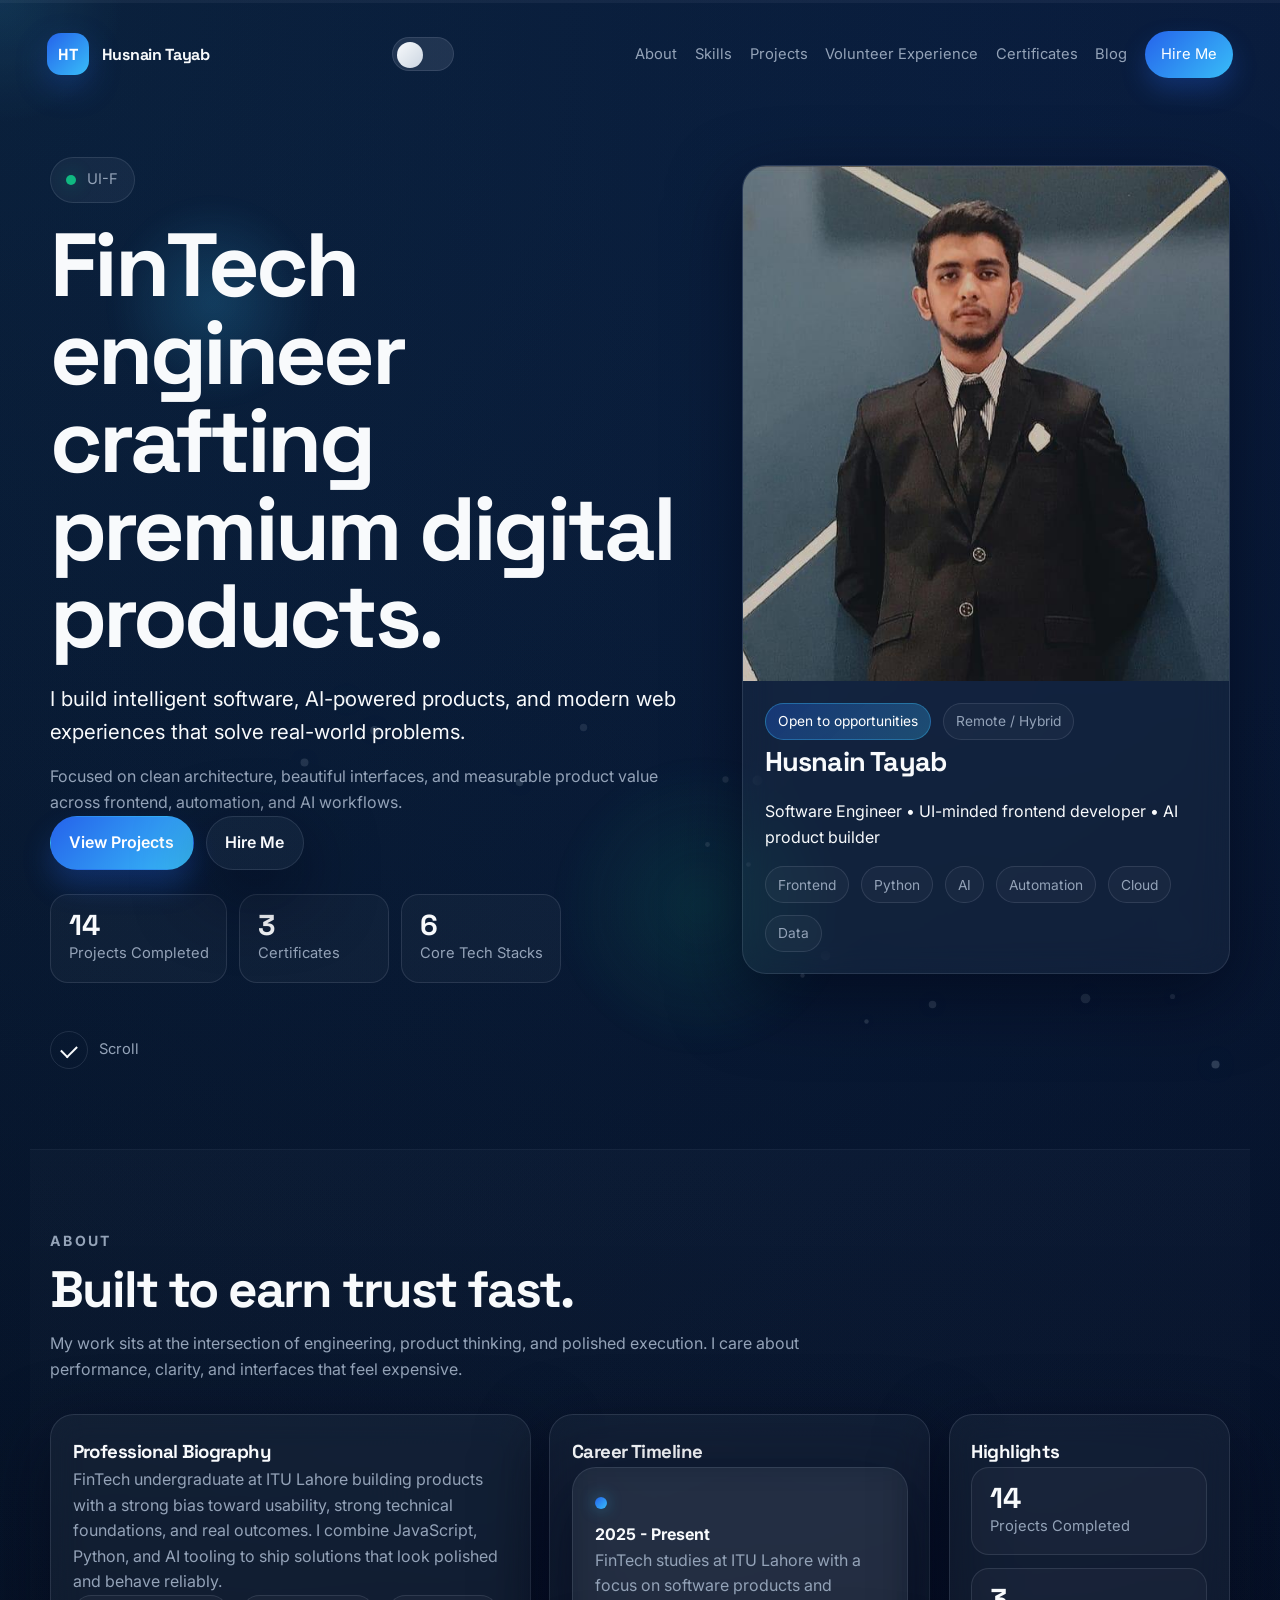
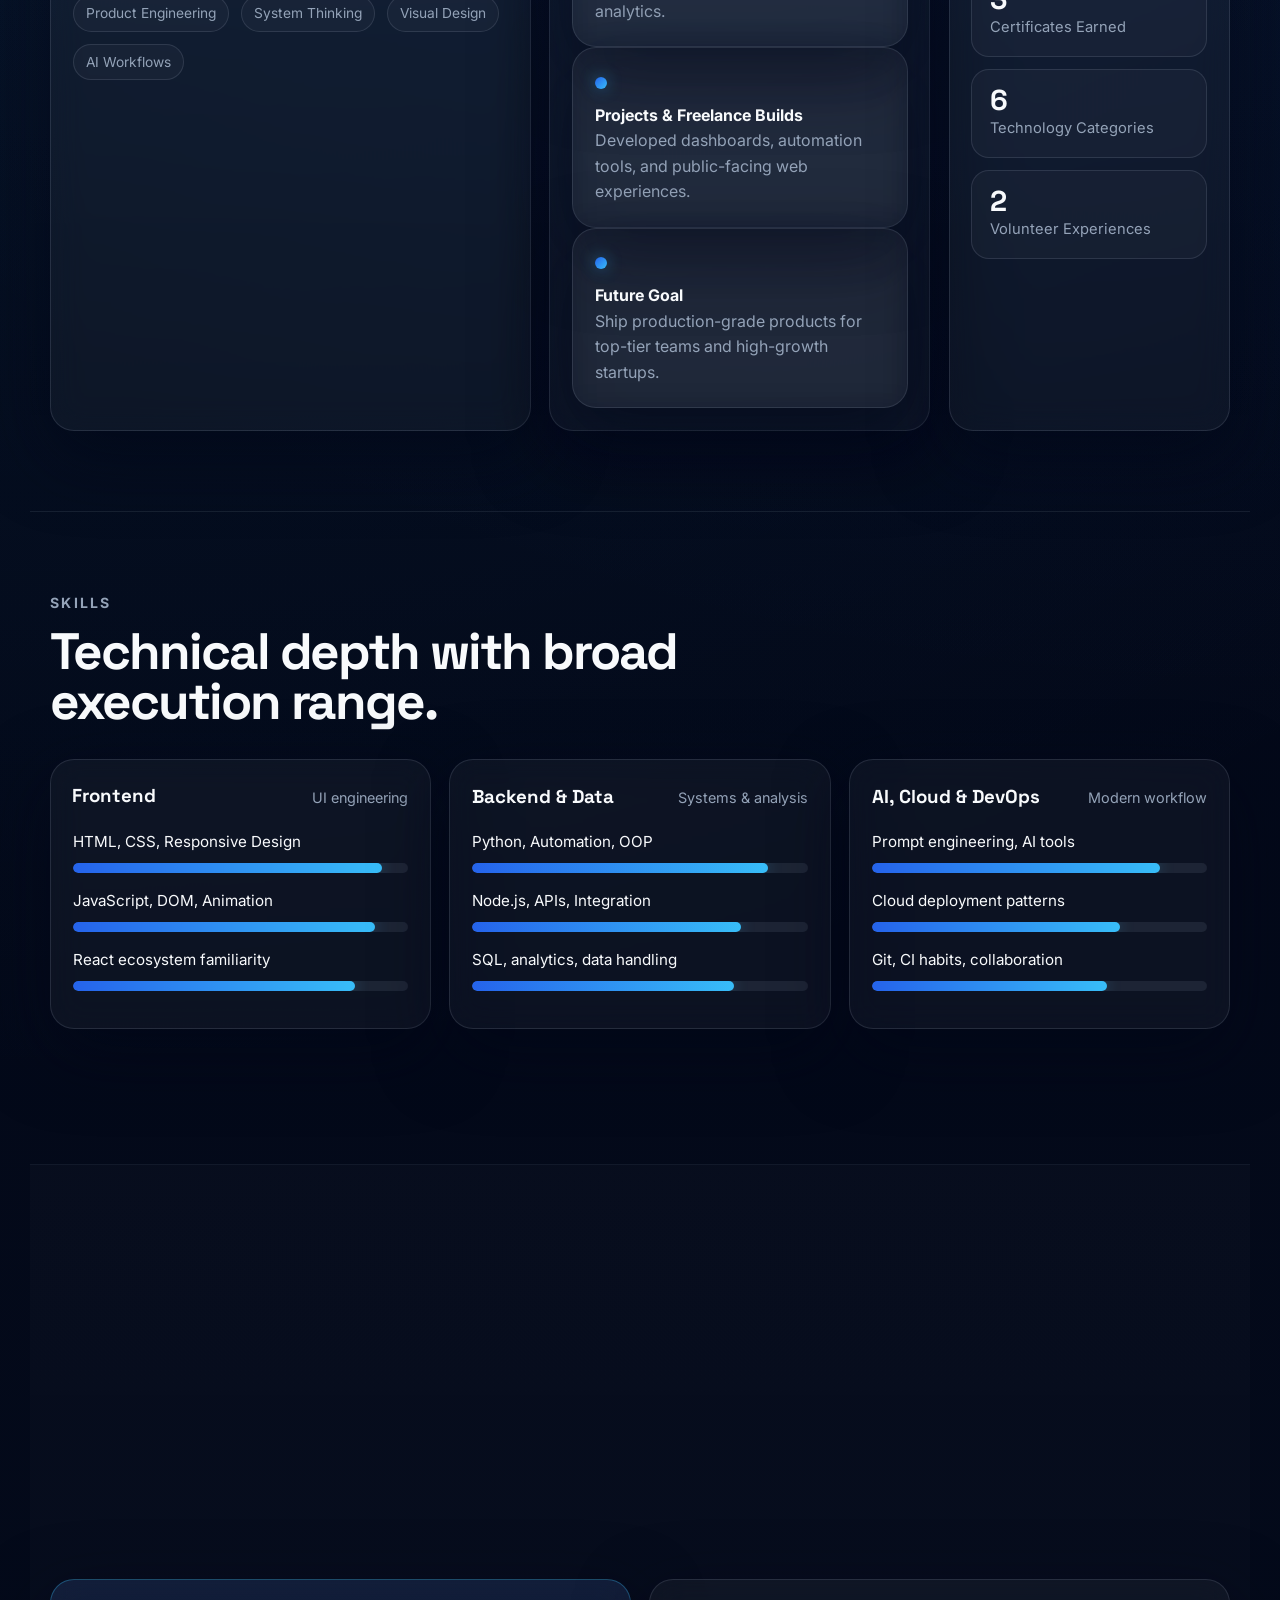
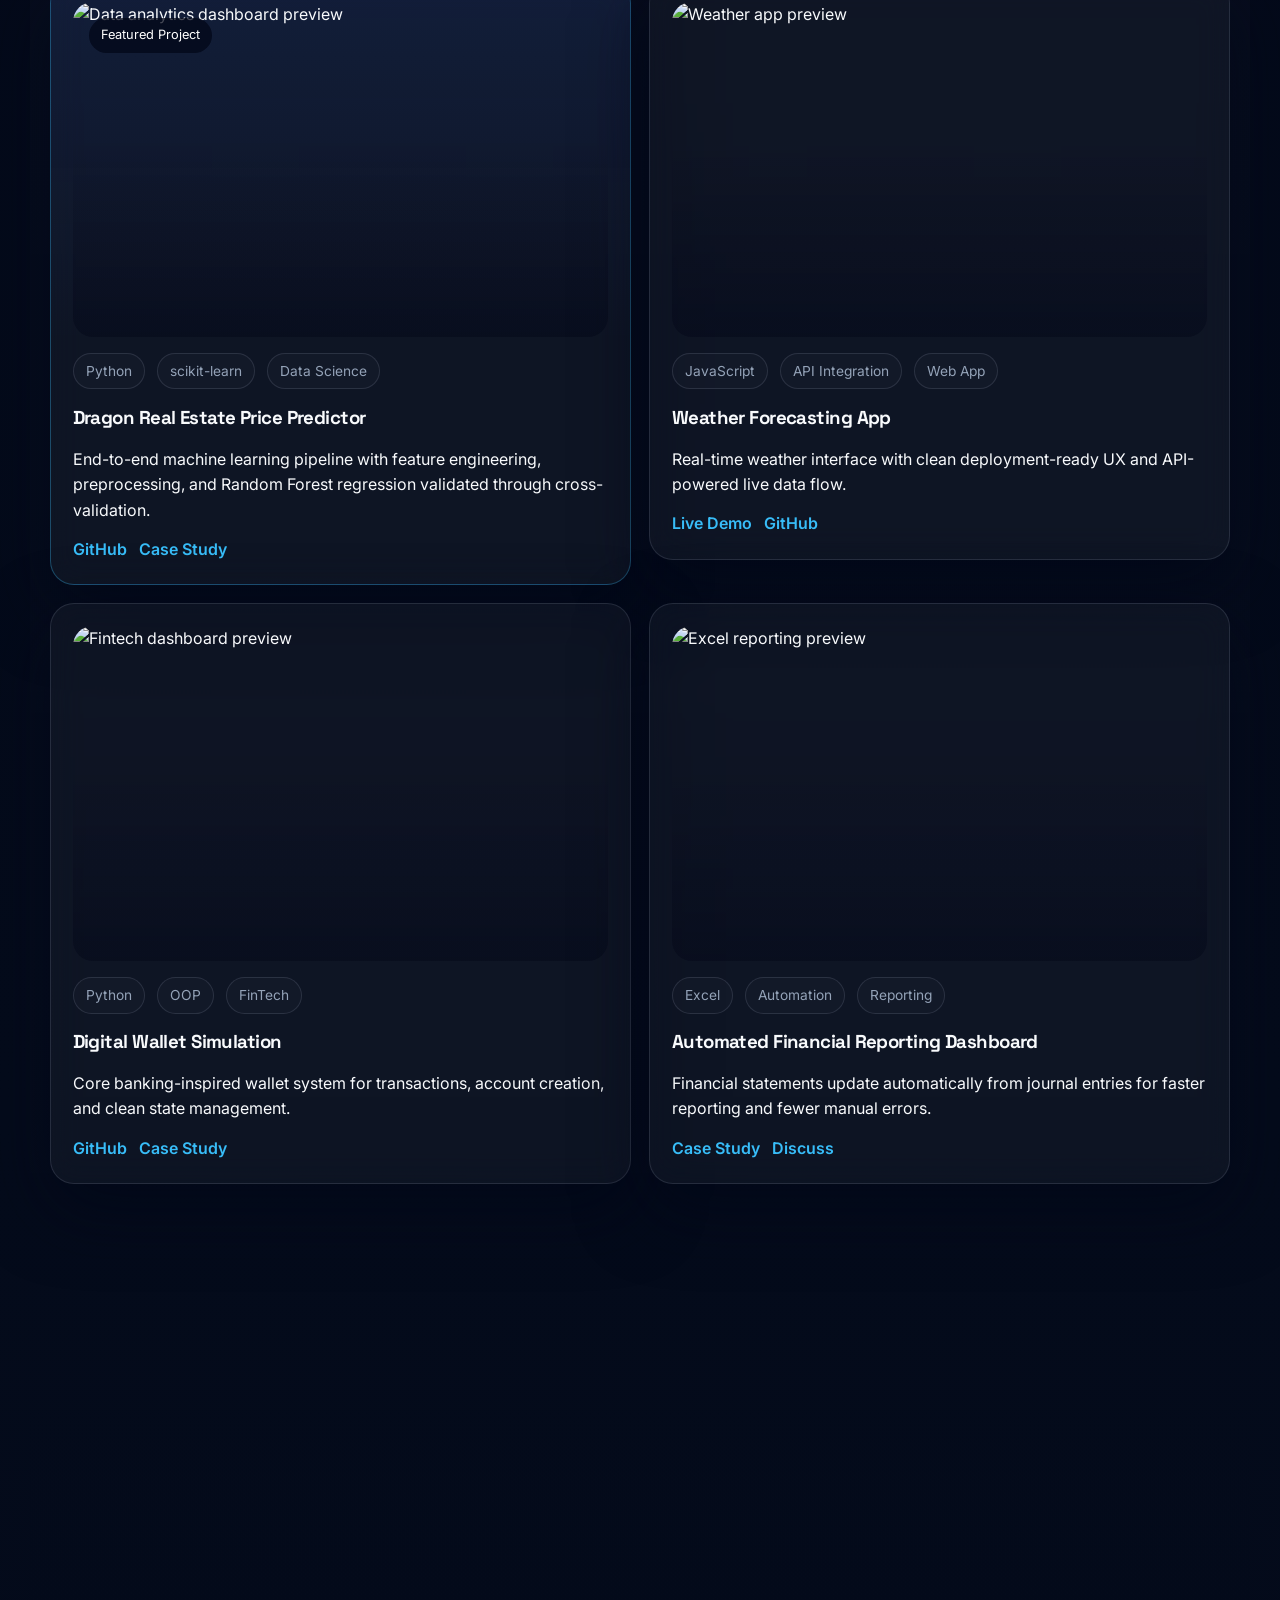
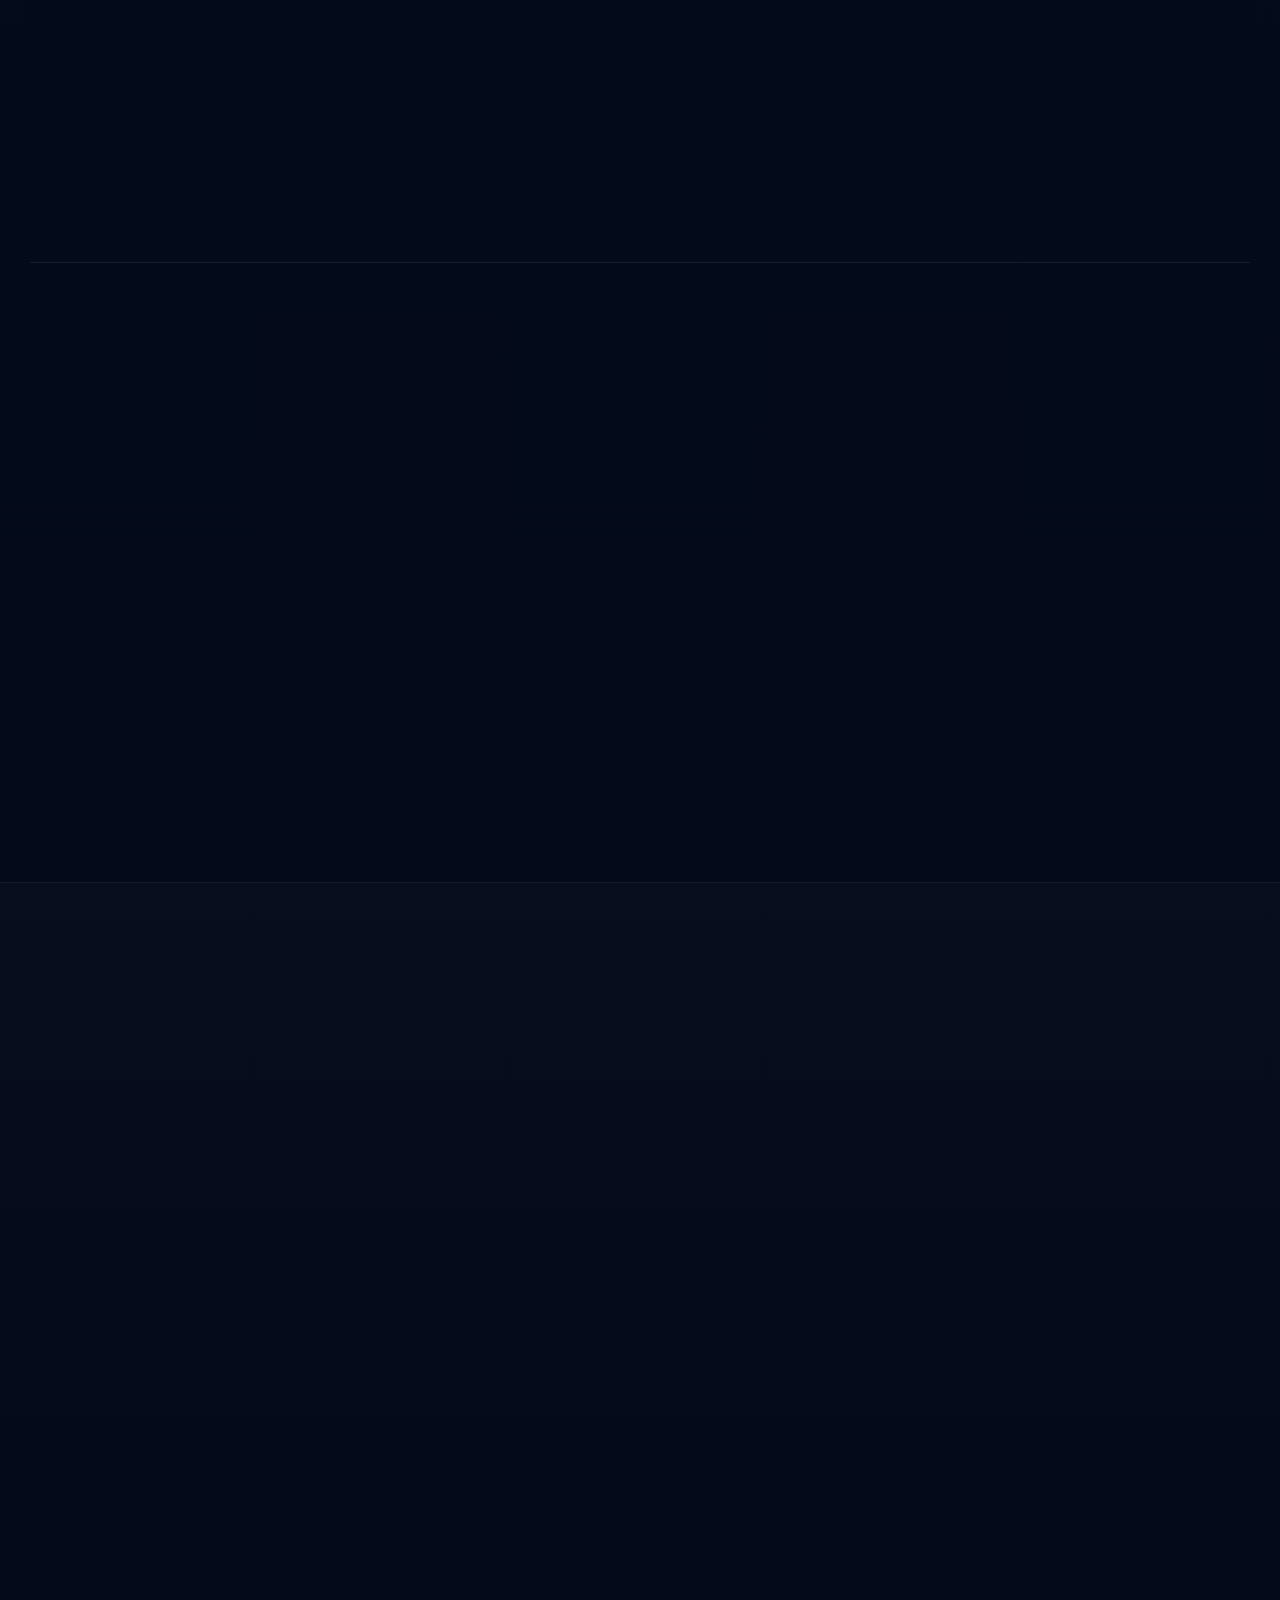
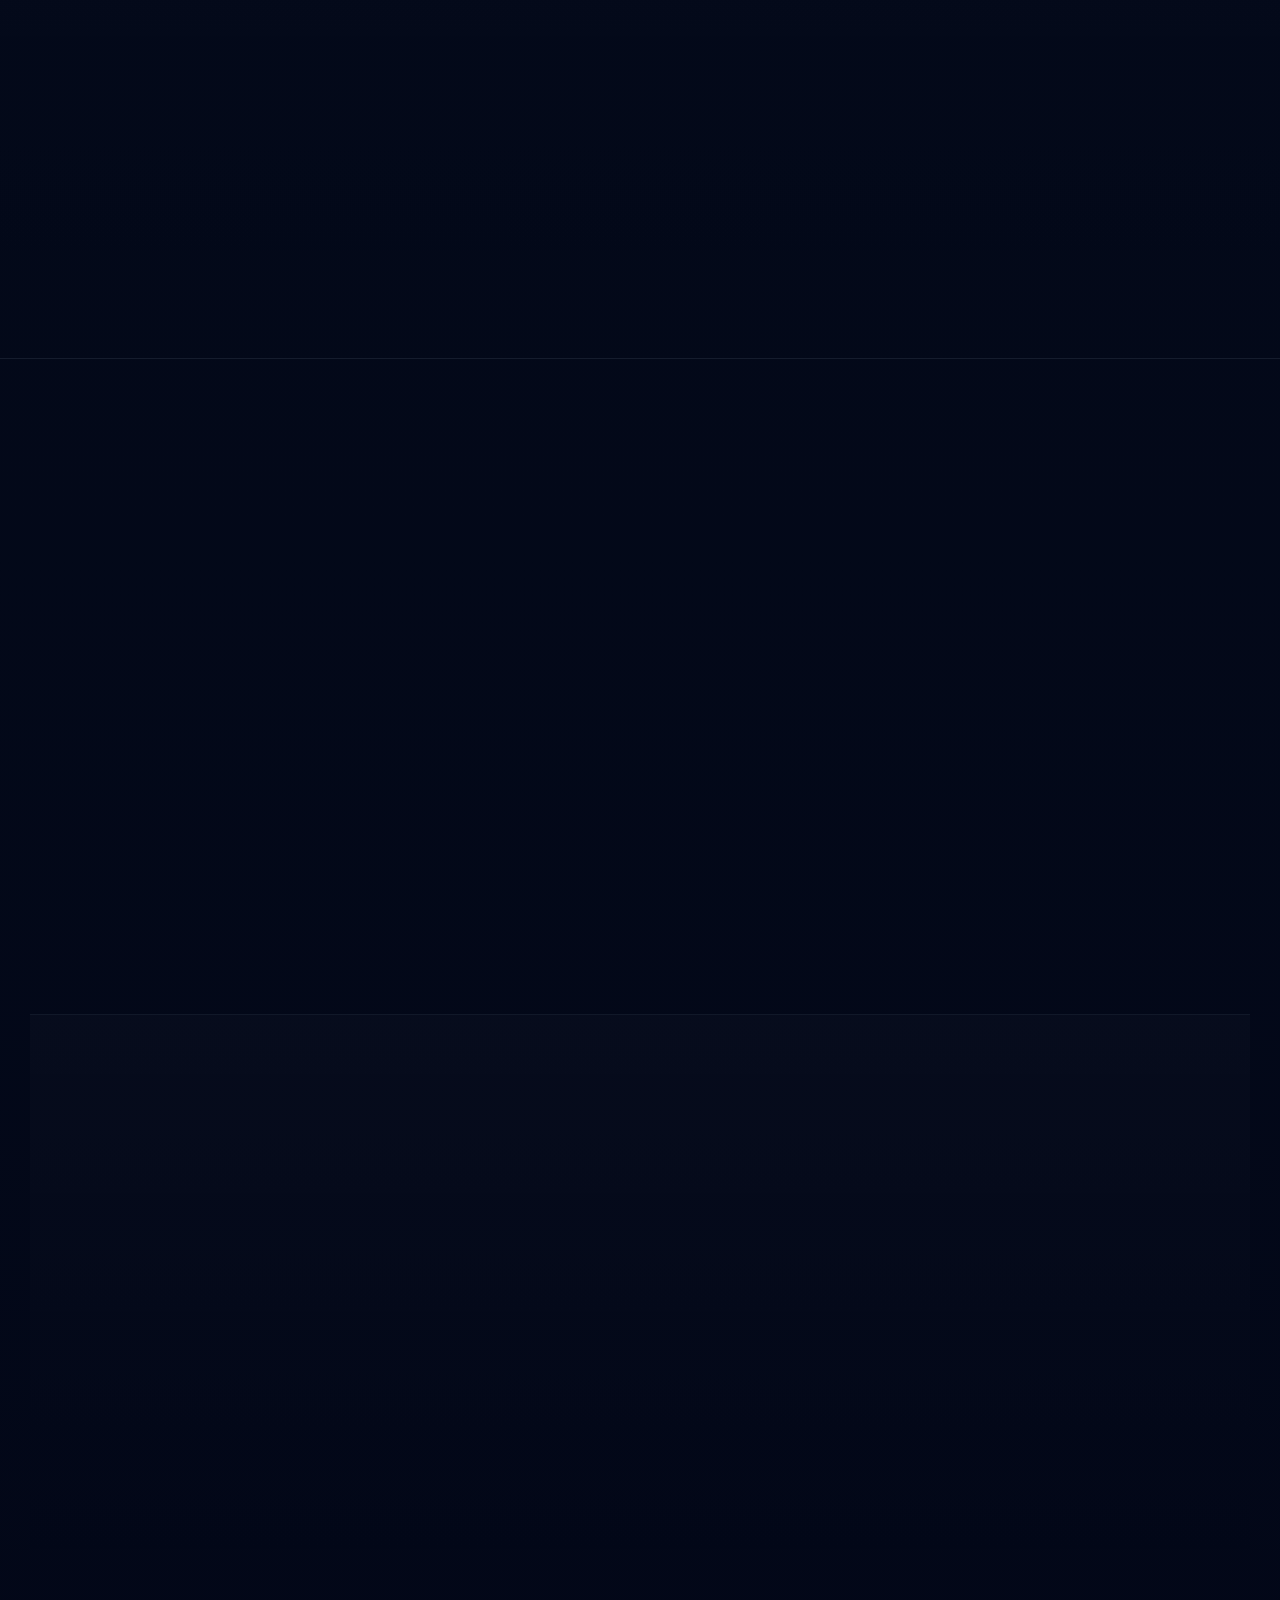
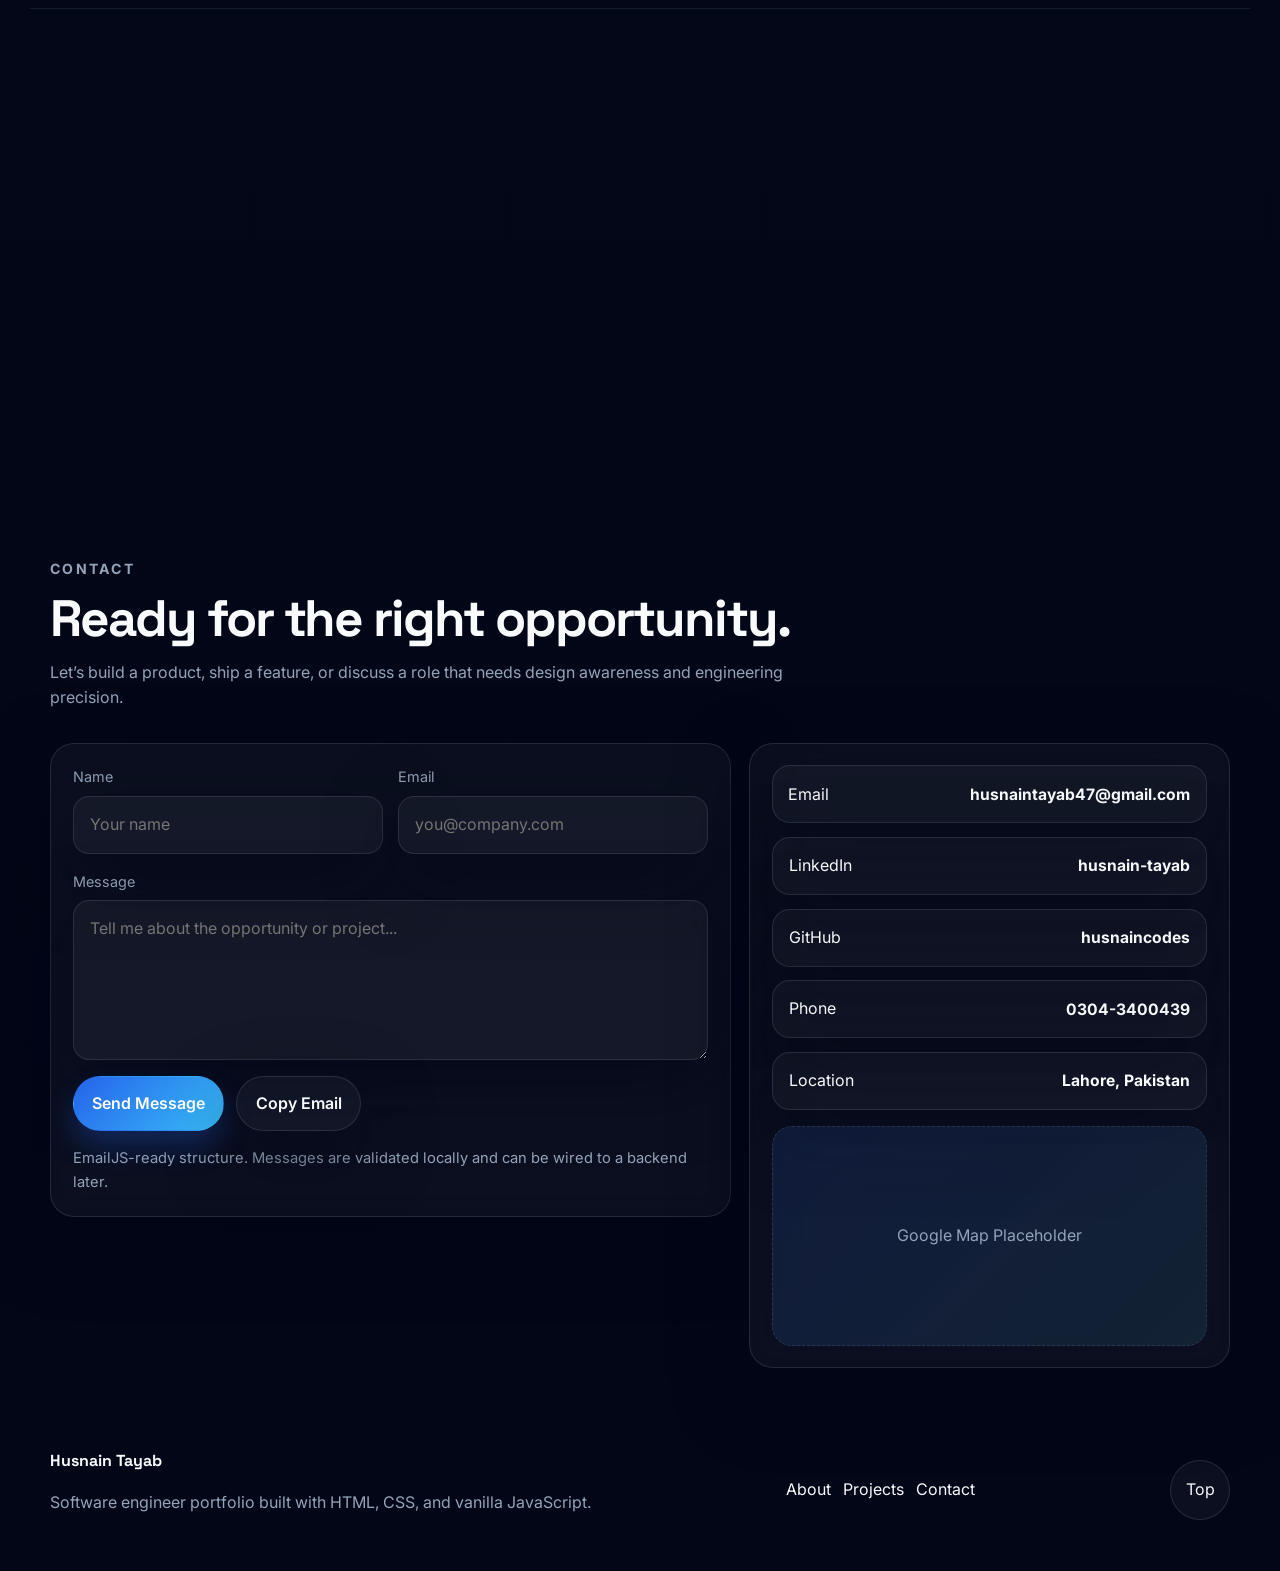
==== commit a78278bd: "Index.html" ====
--- a/index.html
+++ b/index.html
@@ -12,7 +12,7 @@
   <meta property="og:type" content="website" />
   <meta property="og:image" content="https://images.unsplash.com/photo-1516321318423-f06f85e504b3?auto=format&fit=crop&w=1200&q=80" />
   <meta name="twitter:card" content="summary_large_image" />
-  <title>Husnain Tayab | Software Engineer Portfolio</title>
+  <title>Husnain Tayab | FinTech Engineer Portfolio</title>
   <link rel="icon" type="image/svg+xml" href="data:image/svg+xml,%3Csvg xmlns='http://www.w3.org/2000/svg' viewBox='0 0 64 64'%3E%3Cdefs%3E%3ClinearGradient id='g' x1='0%25' y1='0%25' x2='100%25' y2='100%25'%3E%3Cstop offset='0%25' stop-color='%232563eb'/%3E%3Cstop offset='100%25' stop-color='%2338bdf8'/%3E%3C/linearGradient%3E%3C/defs%3E%3Crect width='64' height='64' rx='18' fill='url(%23g)'/%3E%3Cpath d='M17 24h12c6 0 10 3 10 8s-4 8-10 8H24v8h-7V24zm7 13h4c2 0 4-1 4-5s-2-5-4-5h-4v10z' fill='white'/%3E%3C/svg%3E" />
   <link rel="preconnect" href="https://fonts.googleapis.com" />
   <link rel="preconnect" href="https://fonts.gstatic.com" crossorigin />
@@ -80,7 +80,7 @@
       <div class="hero-grid">
         <div class="hero-copy reveal">
           <p class="eyebrow"><span class="eyebrow-dot"></span><span id="typingText"></span></p>
-          <h1>Software engineer crafting premium digital products.</h1>
+          <h1>FinTech engineer crafting premium digital products.</h1>
           <p class="hero-lead">I build intelligent software, AI-powered products, and modern web experiences that solve real-world problems.</p>
           <p class="hero-summary">Focused on clean architecture, beautiful interfaces, and measurable product value across frontend, automation, and AI workflows.</p>
 
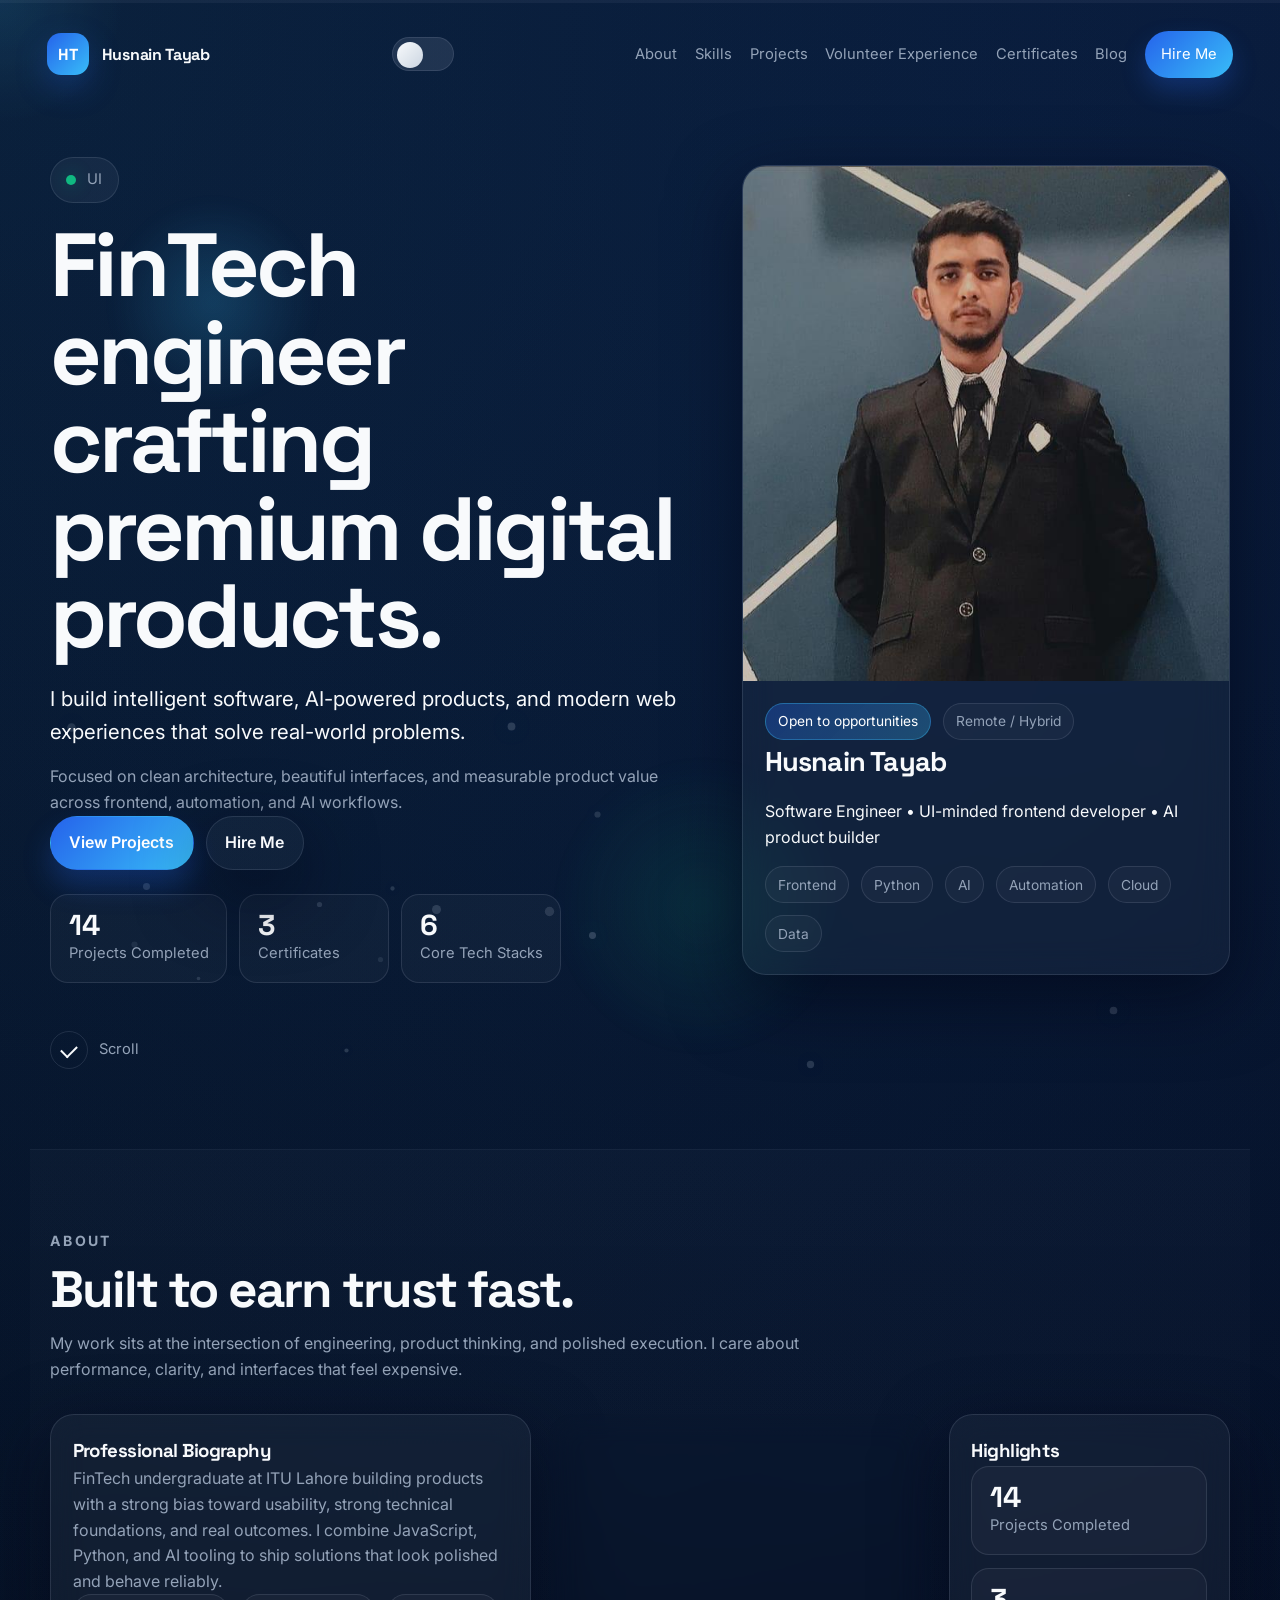
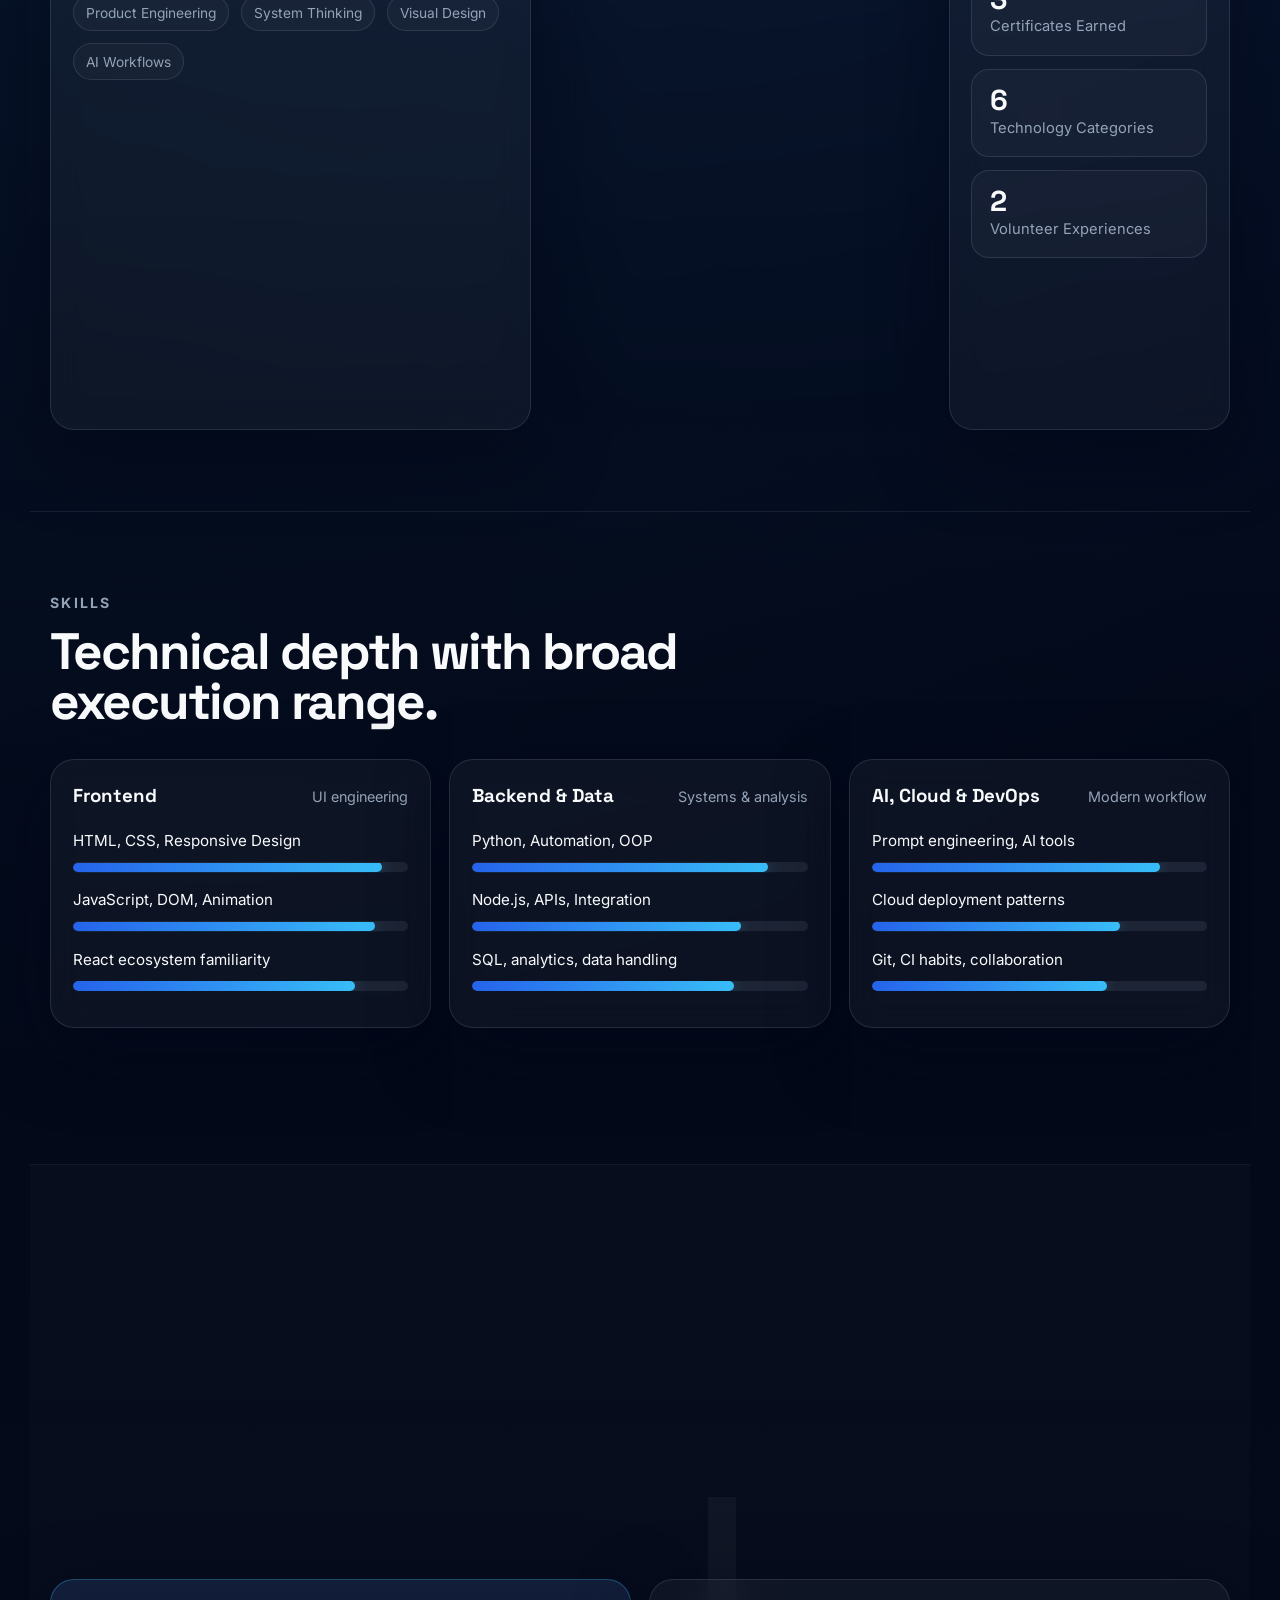
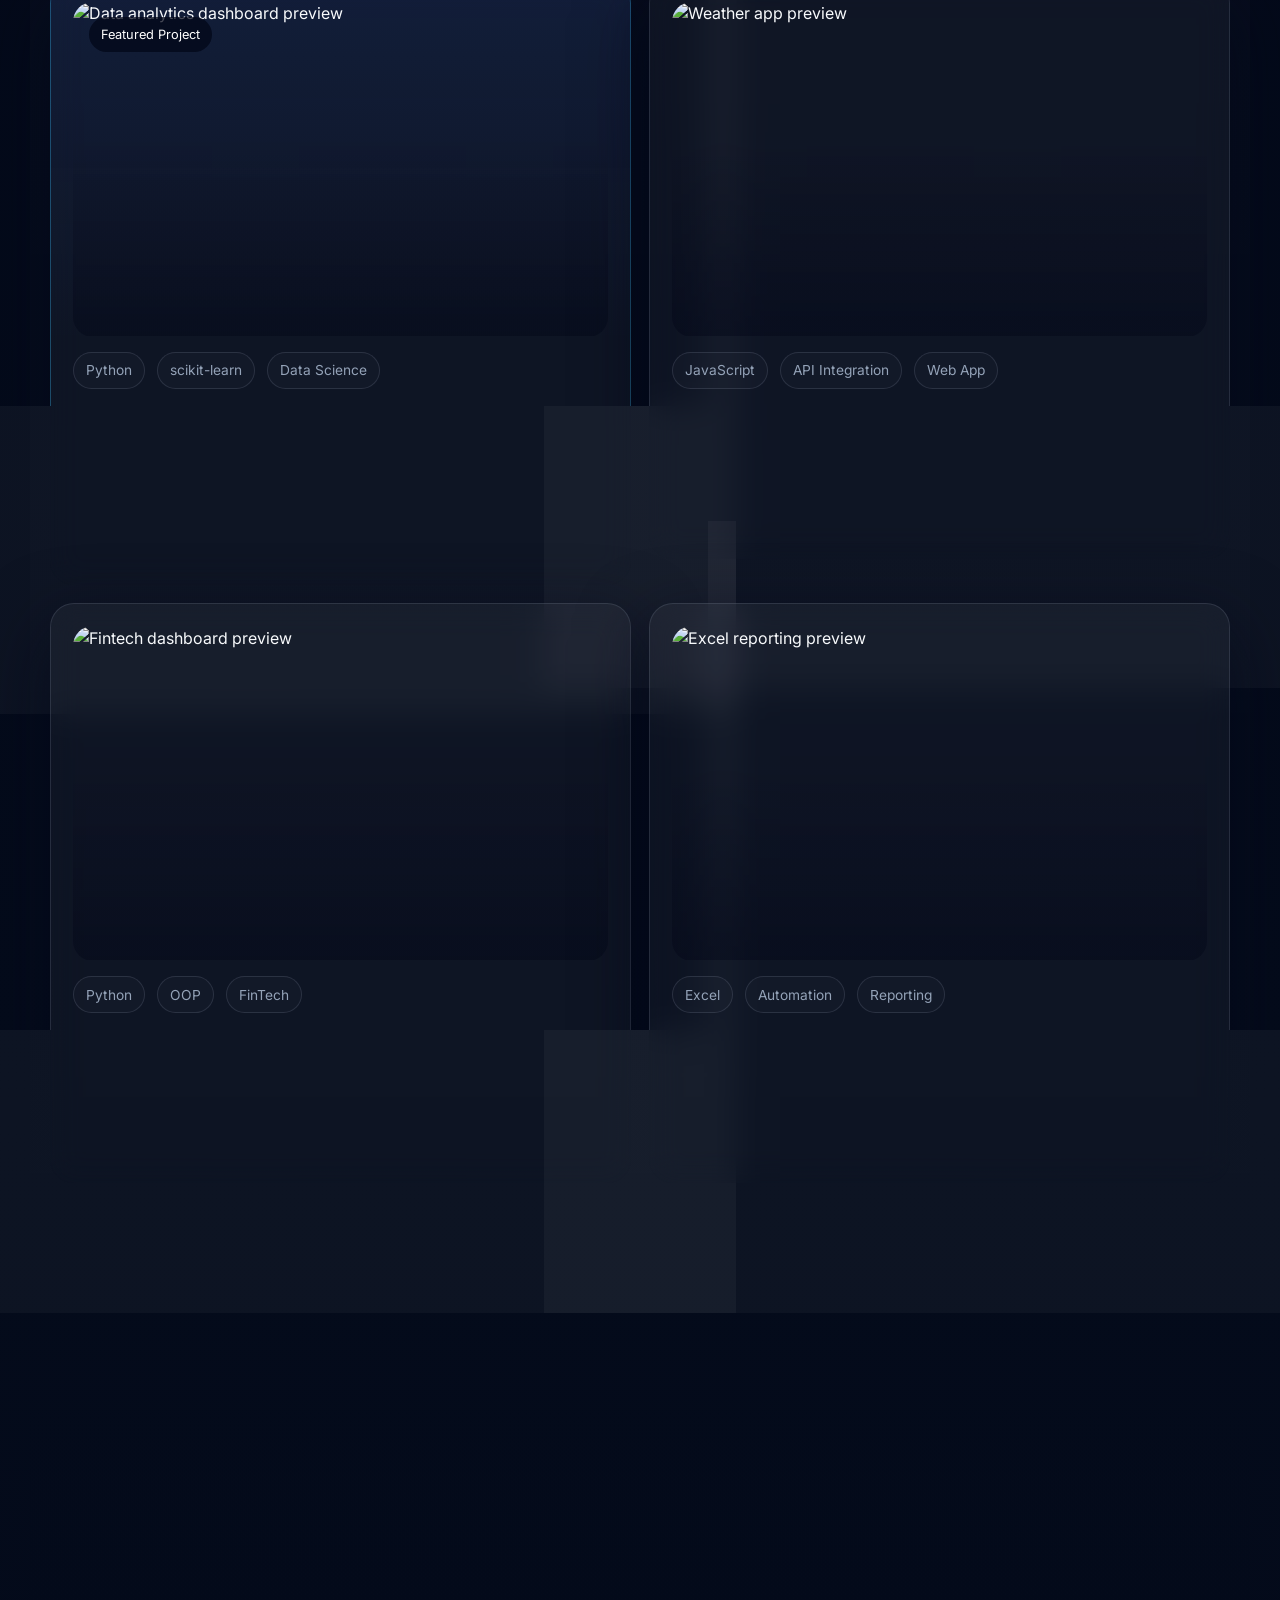
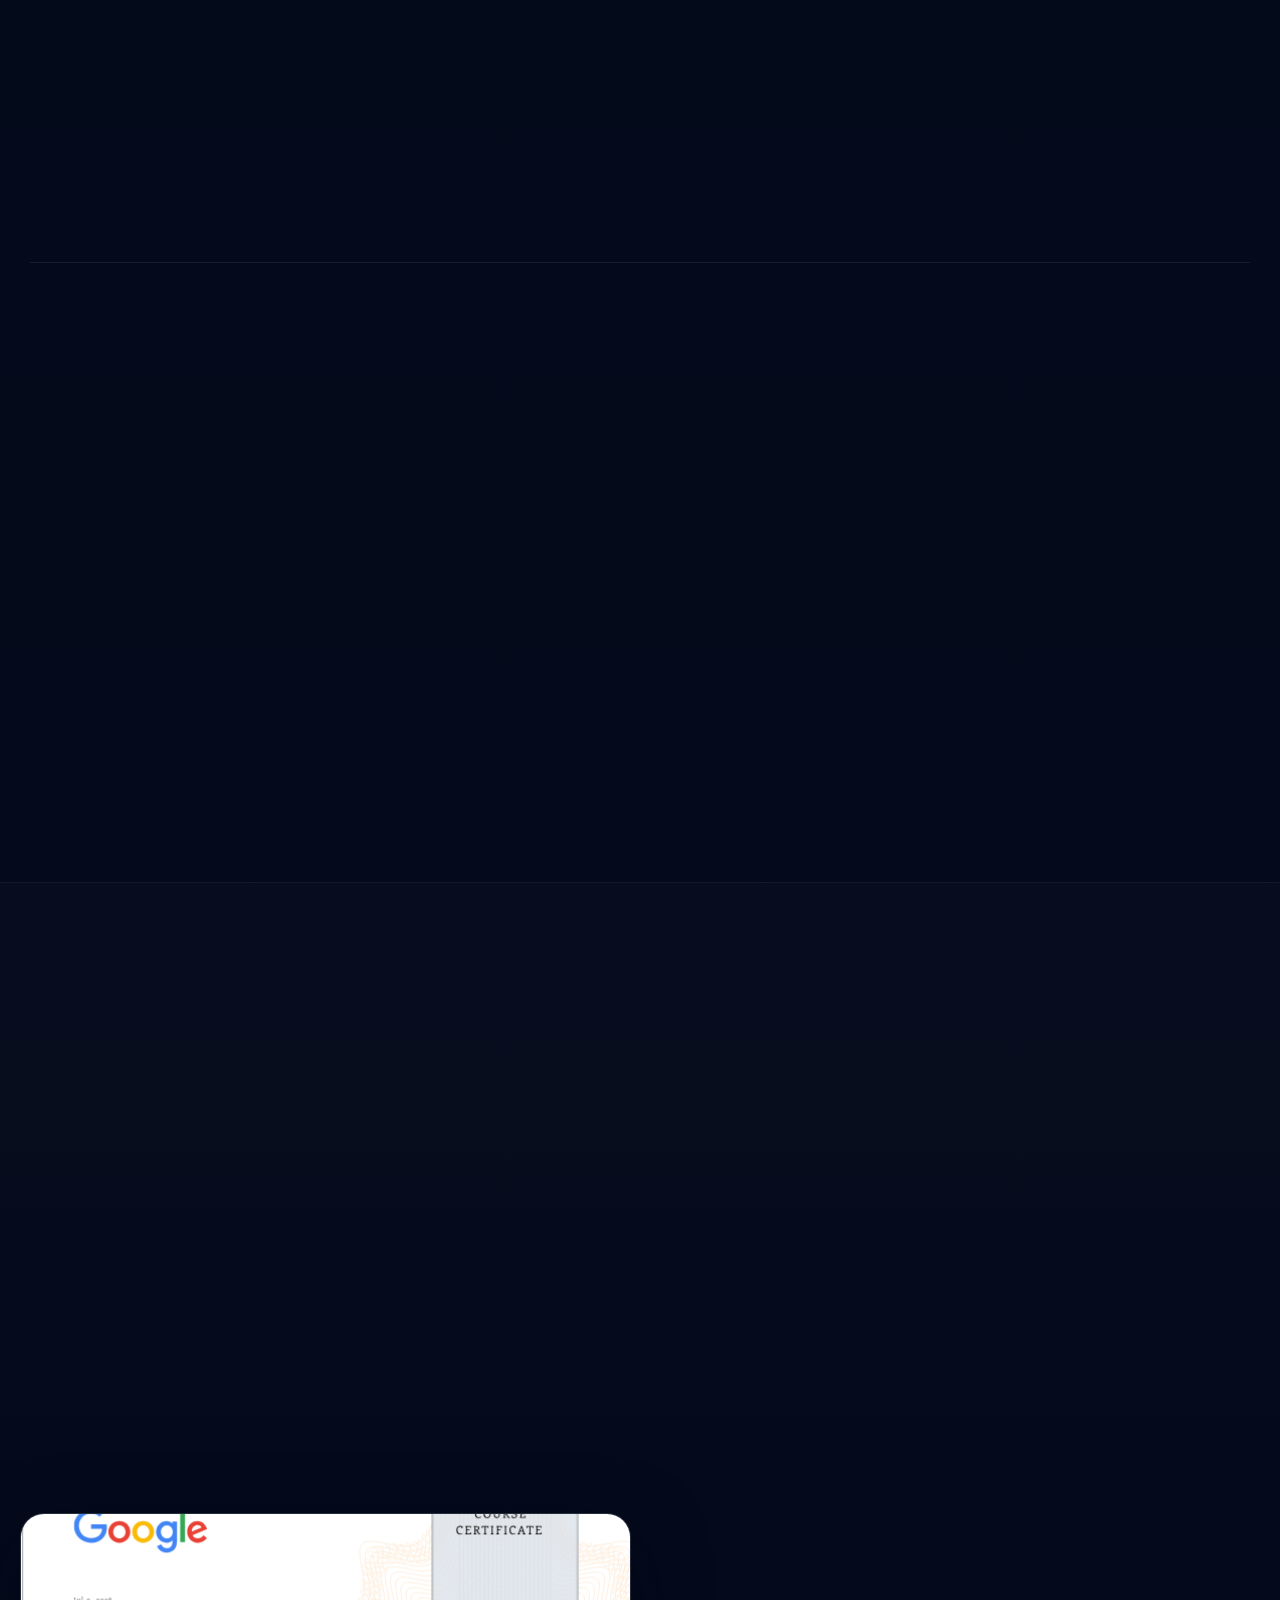
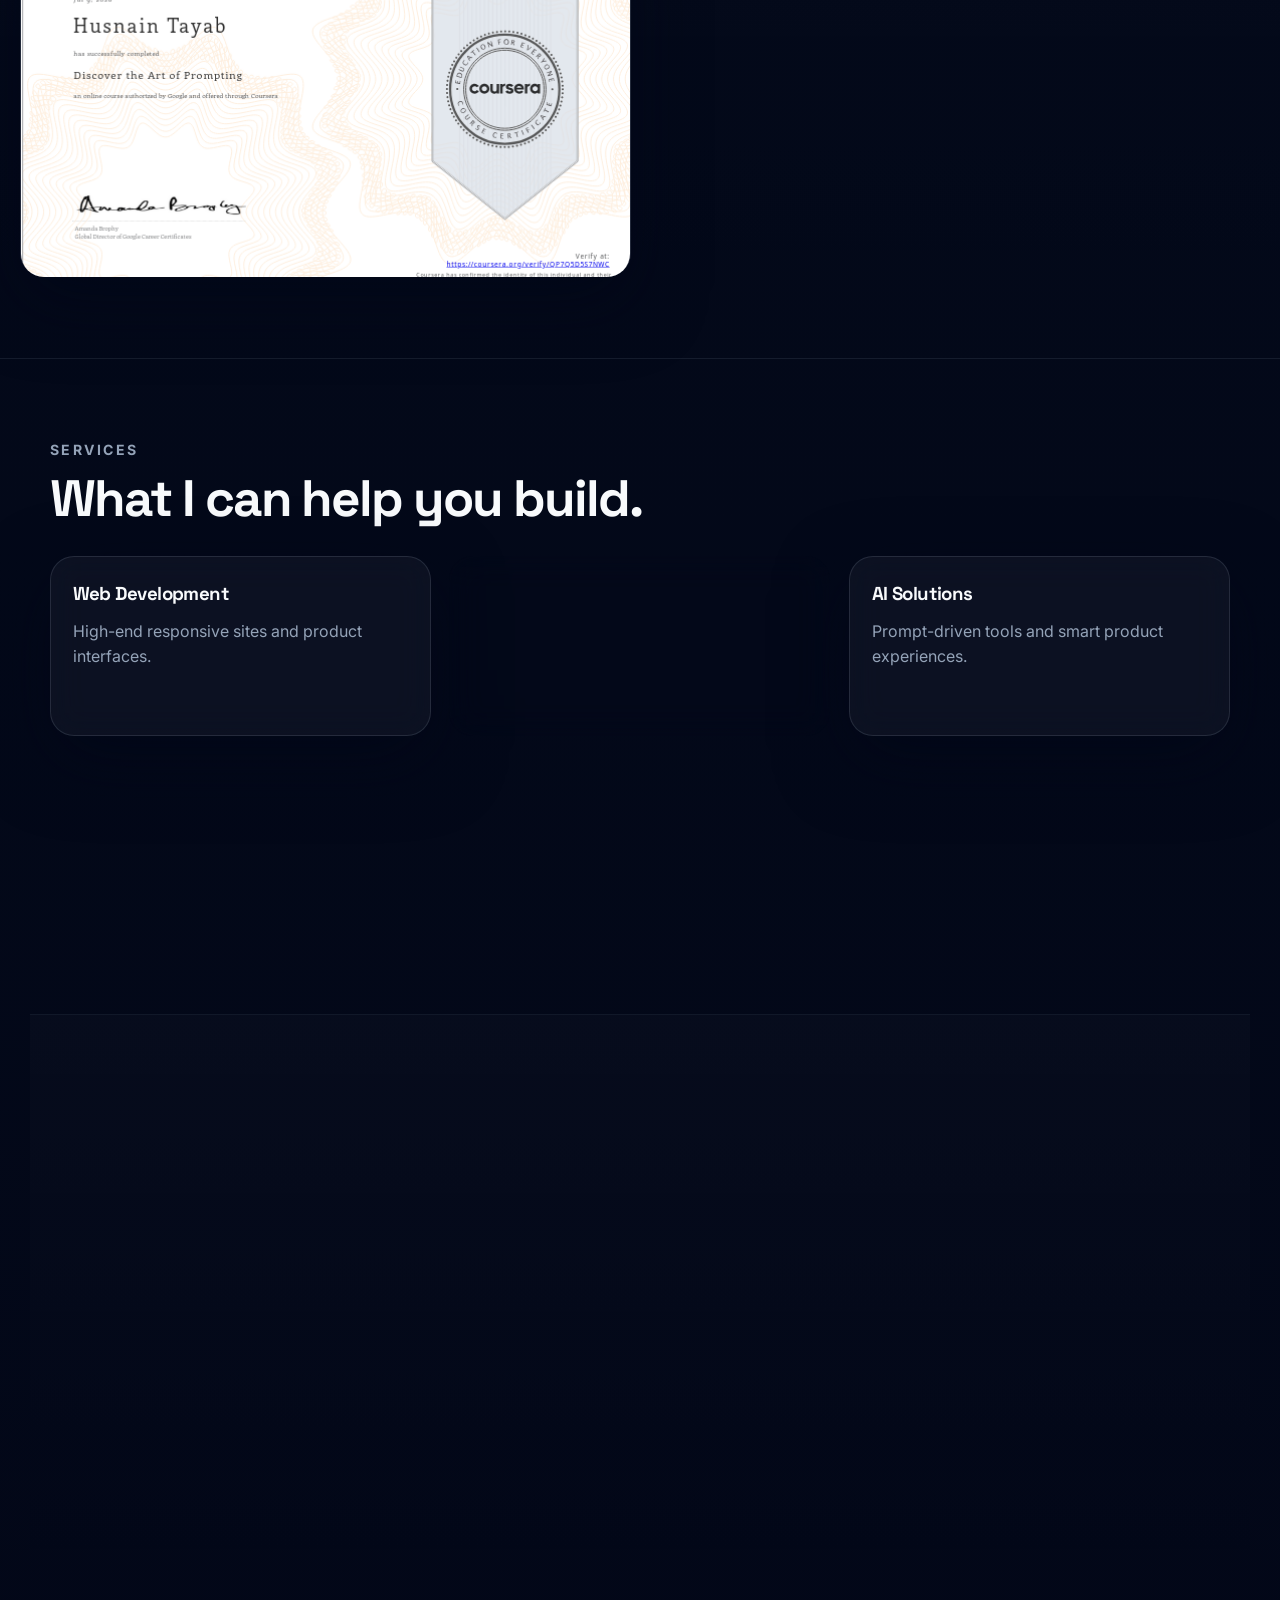
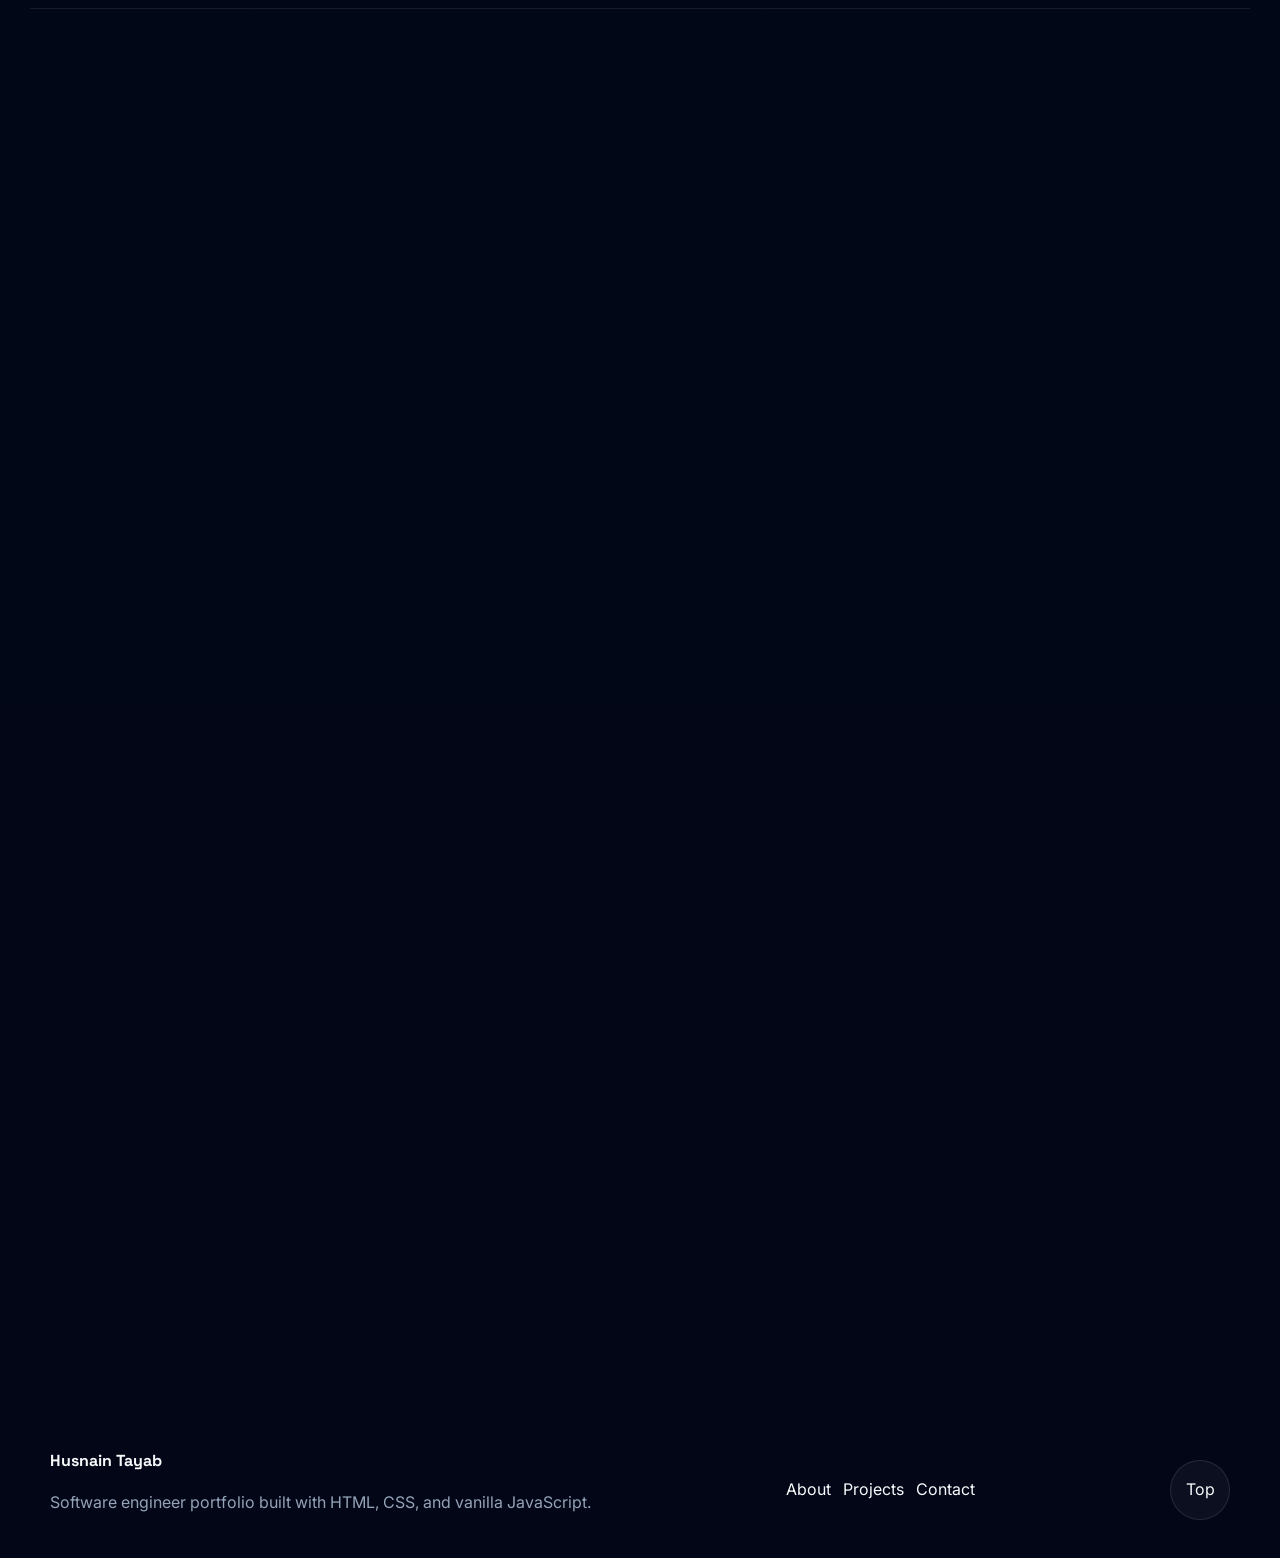
==== commit a1f407b0: "Update readme" ====
--- a/index.html
+++ b/index.html
@@ -1,5 +1,6 @@
 <!DOCTYPE html>
 <html lang="en">
+  
 <head>
   <meta charset="UTF-8" />
   <meta name="viewport" content="width=device-width, initial-scale=1.0" />
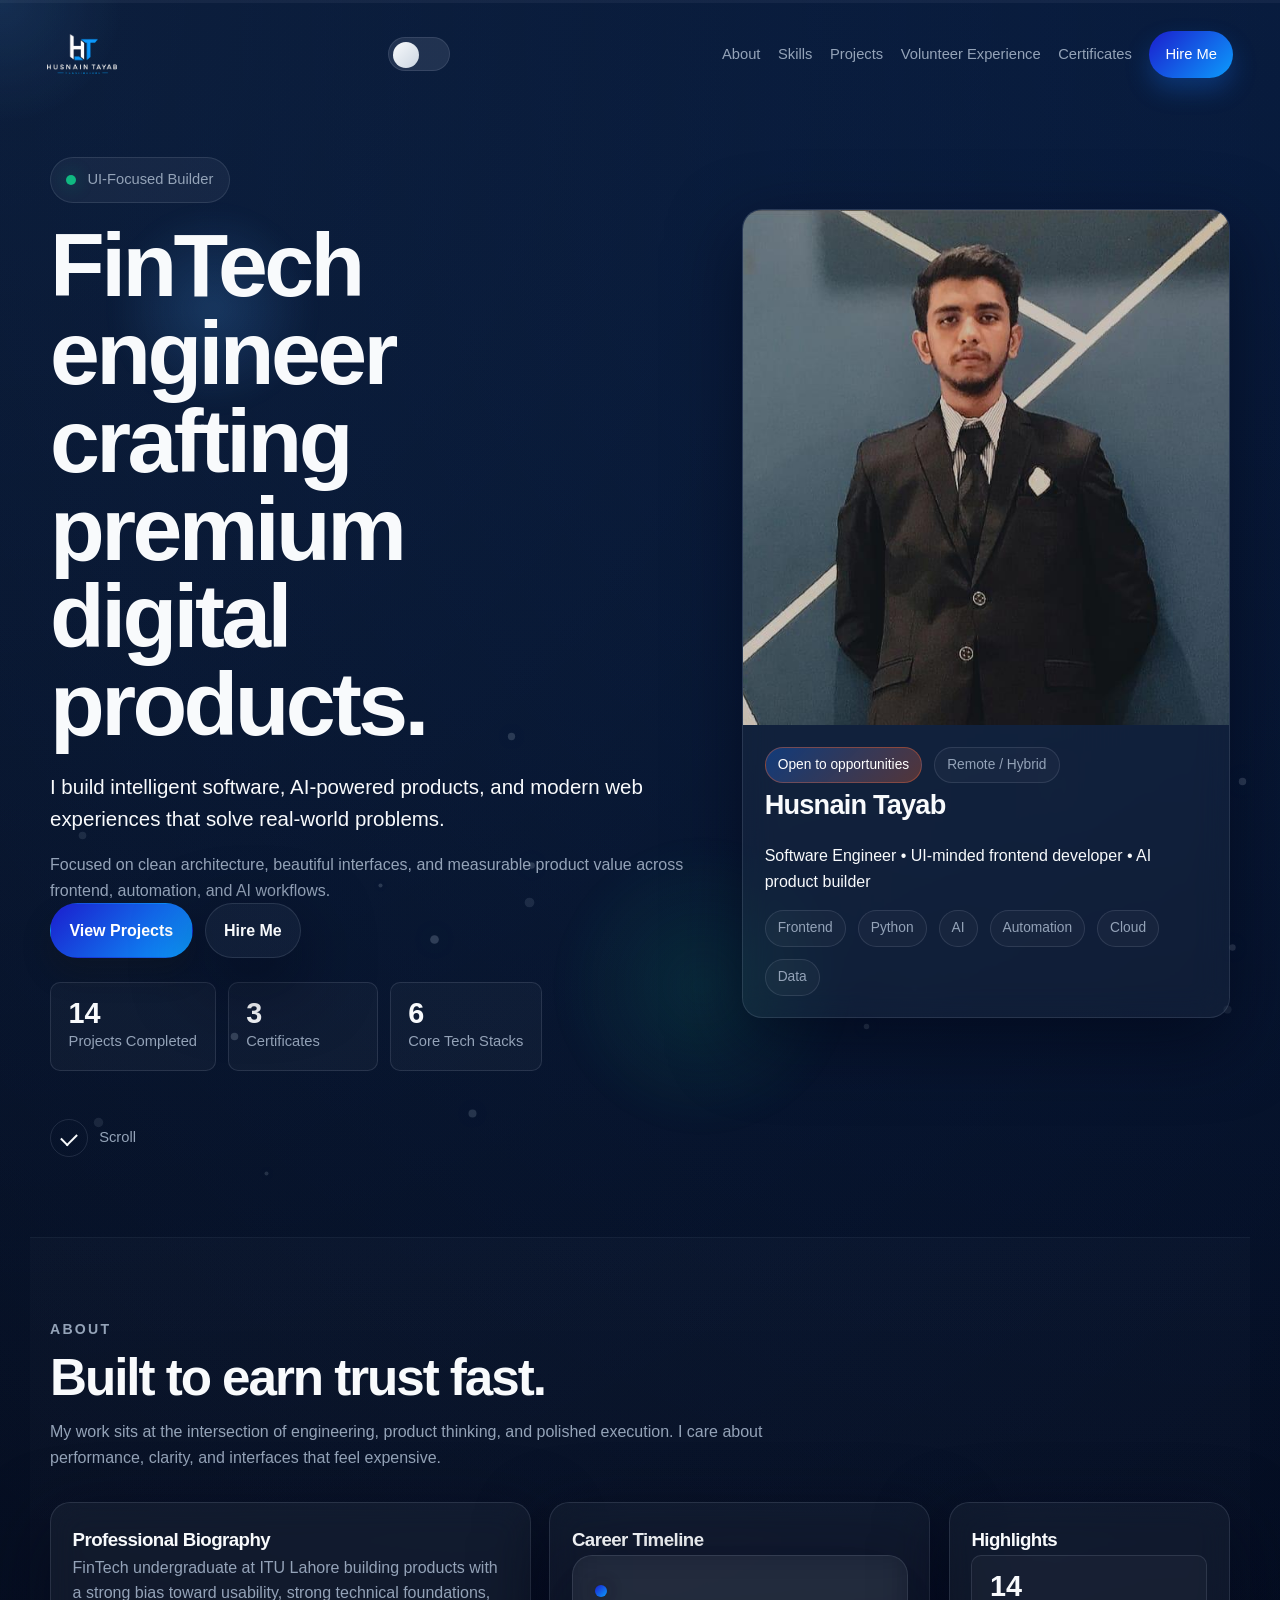
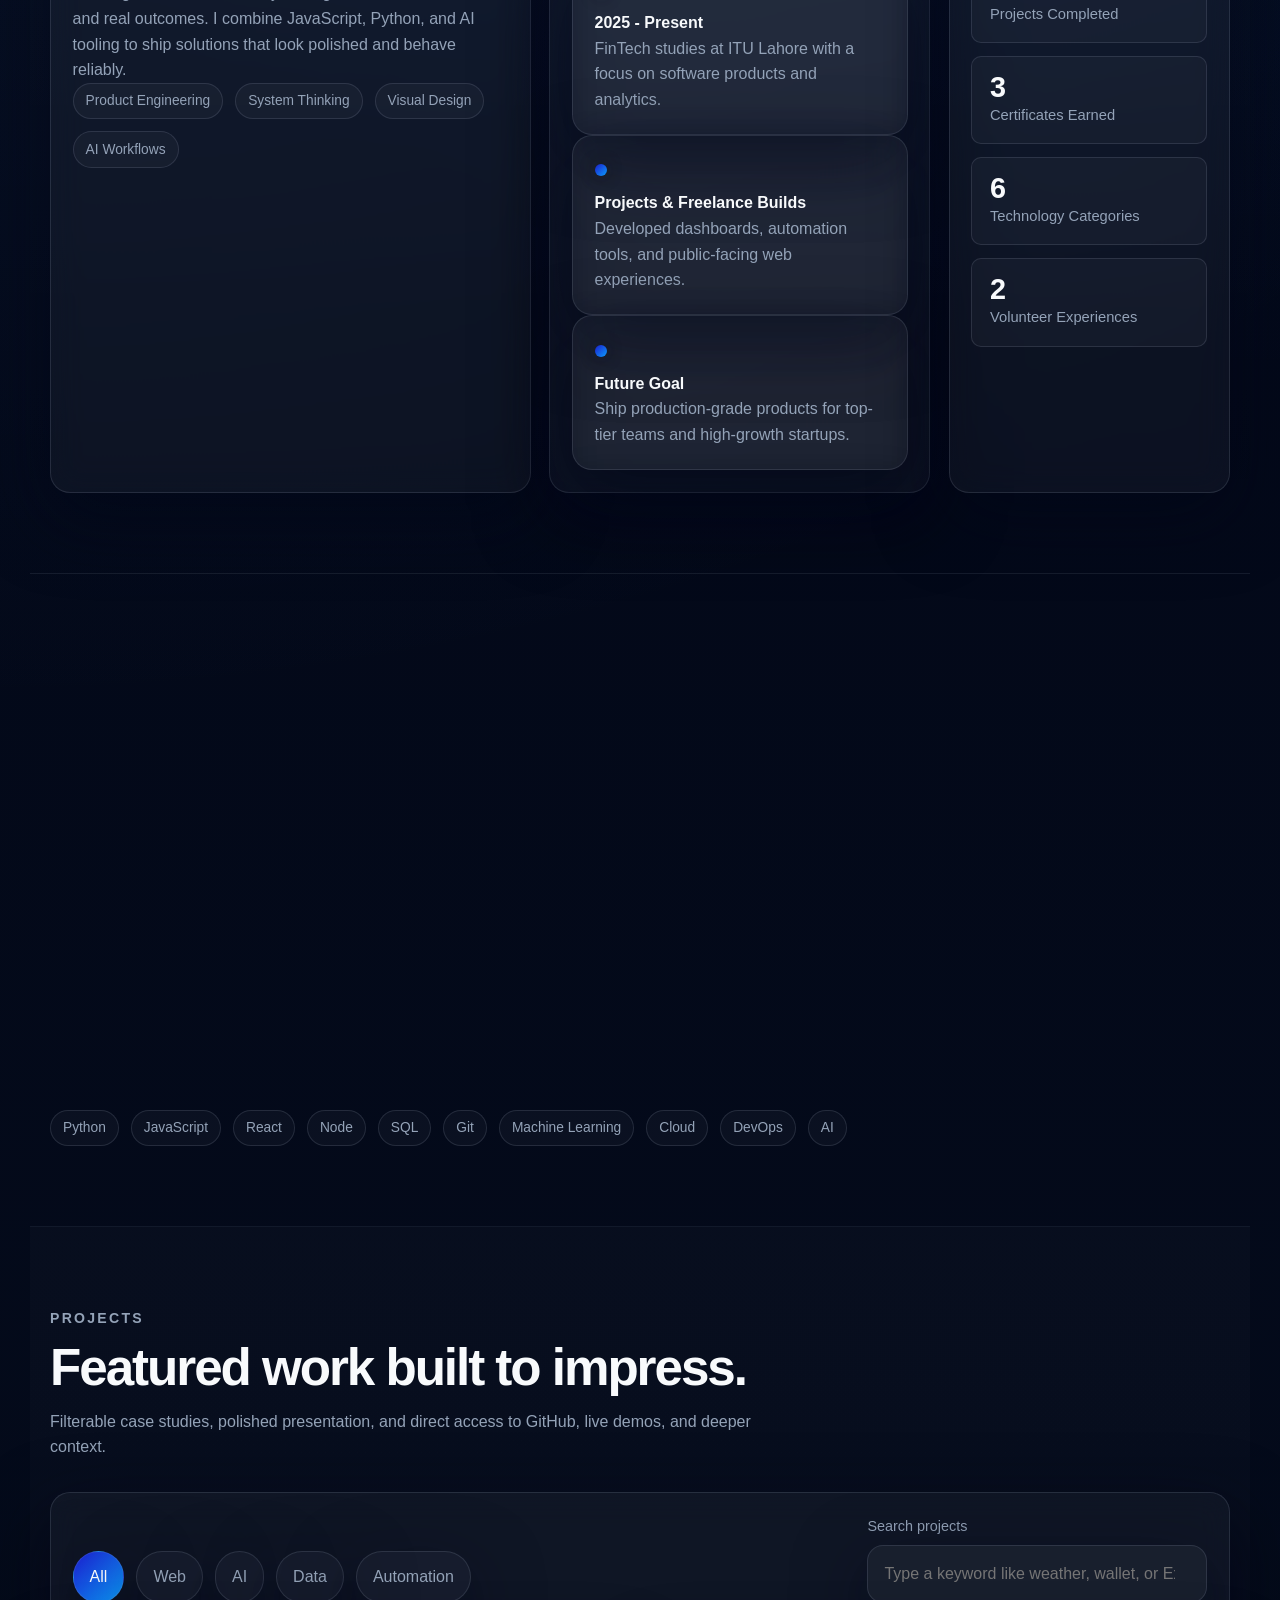
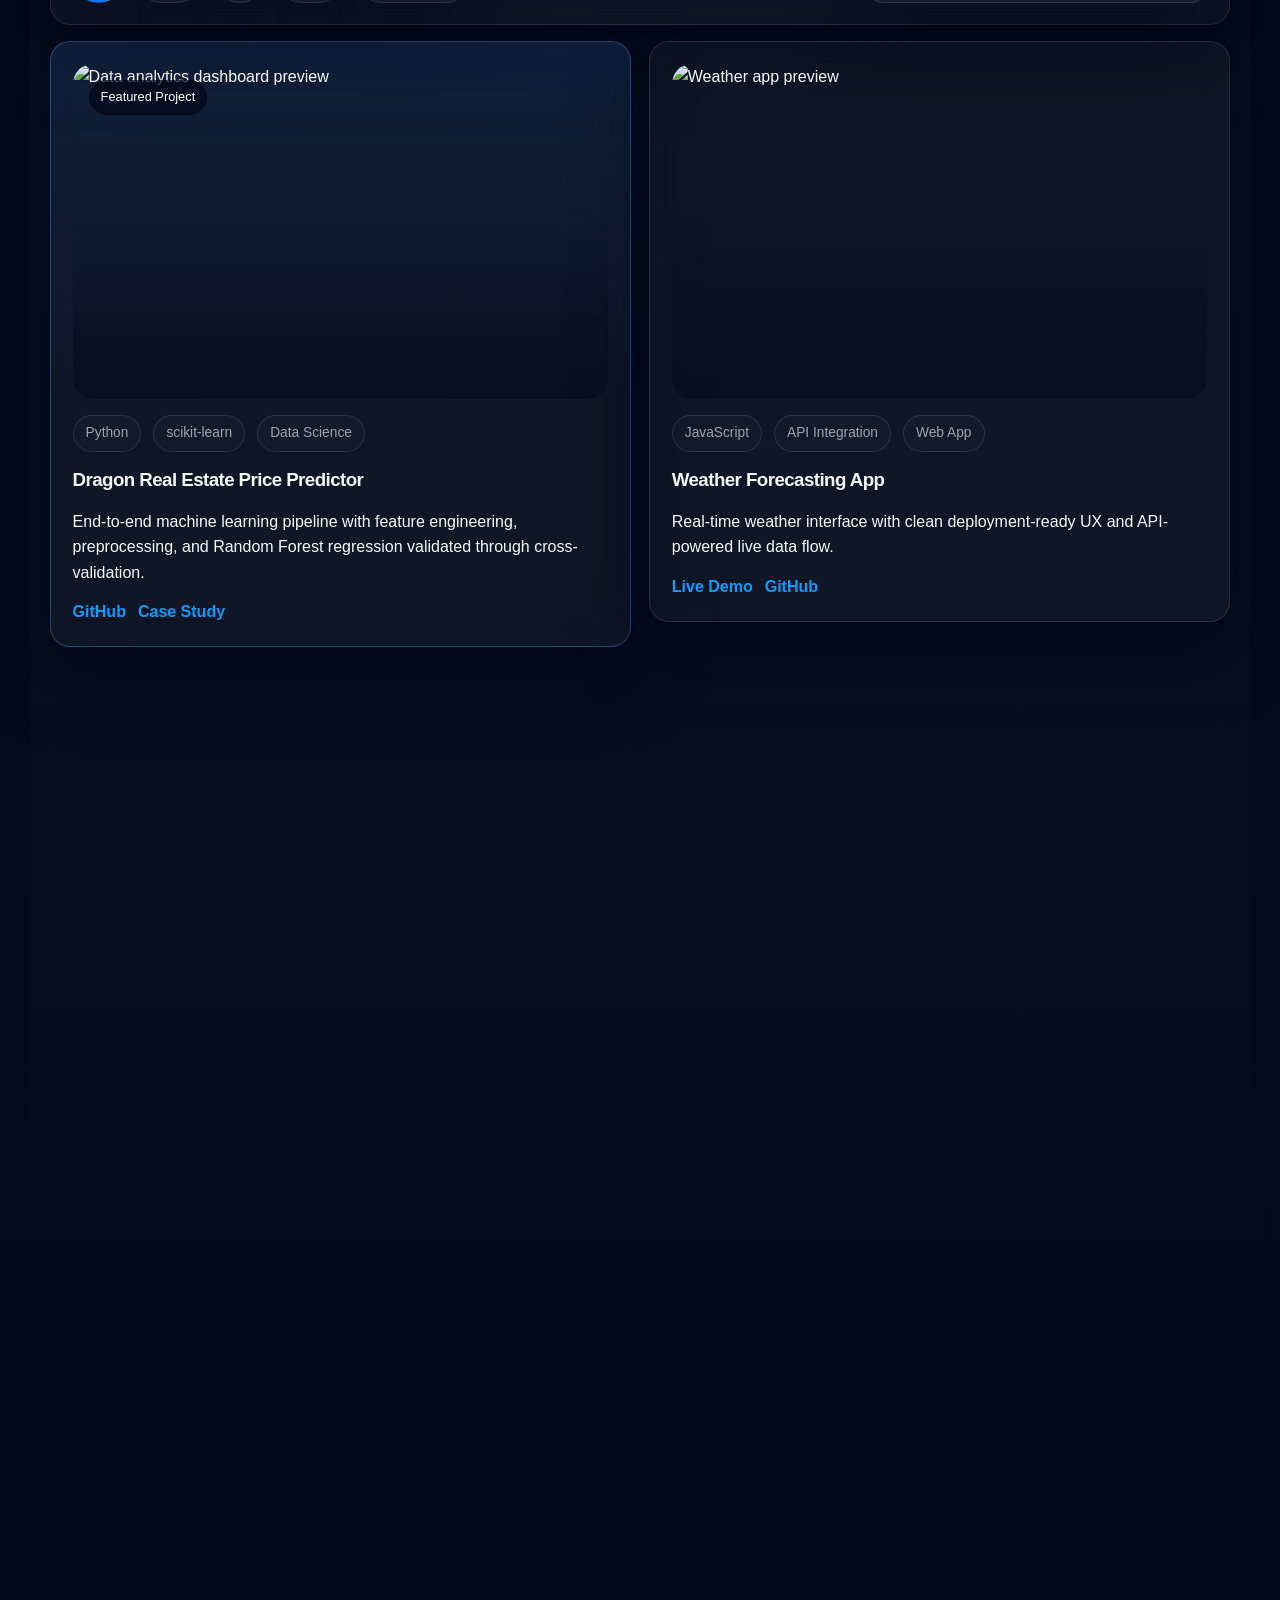
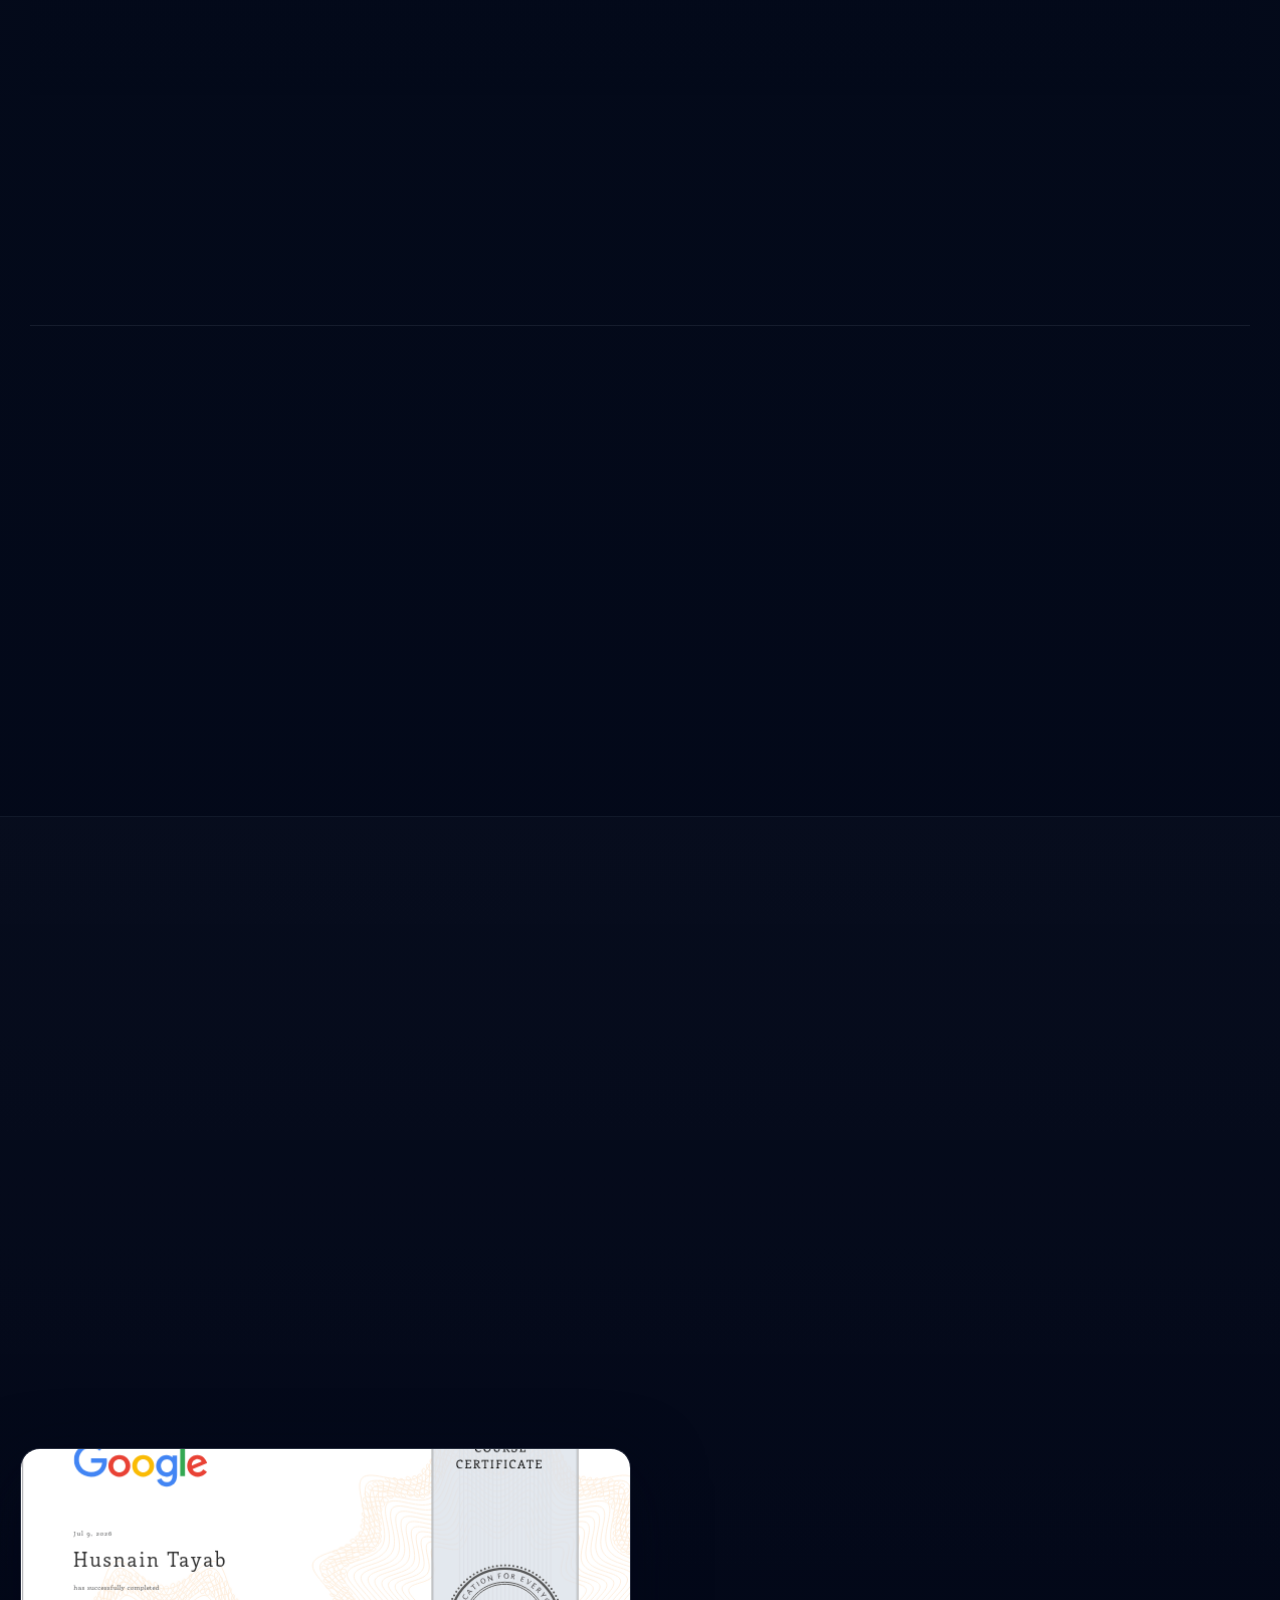
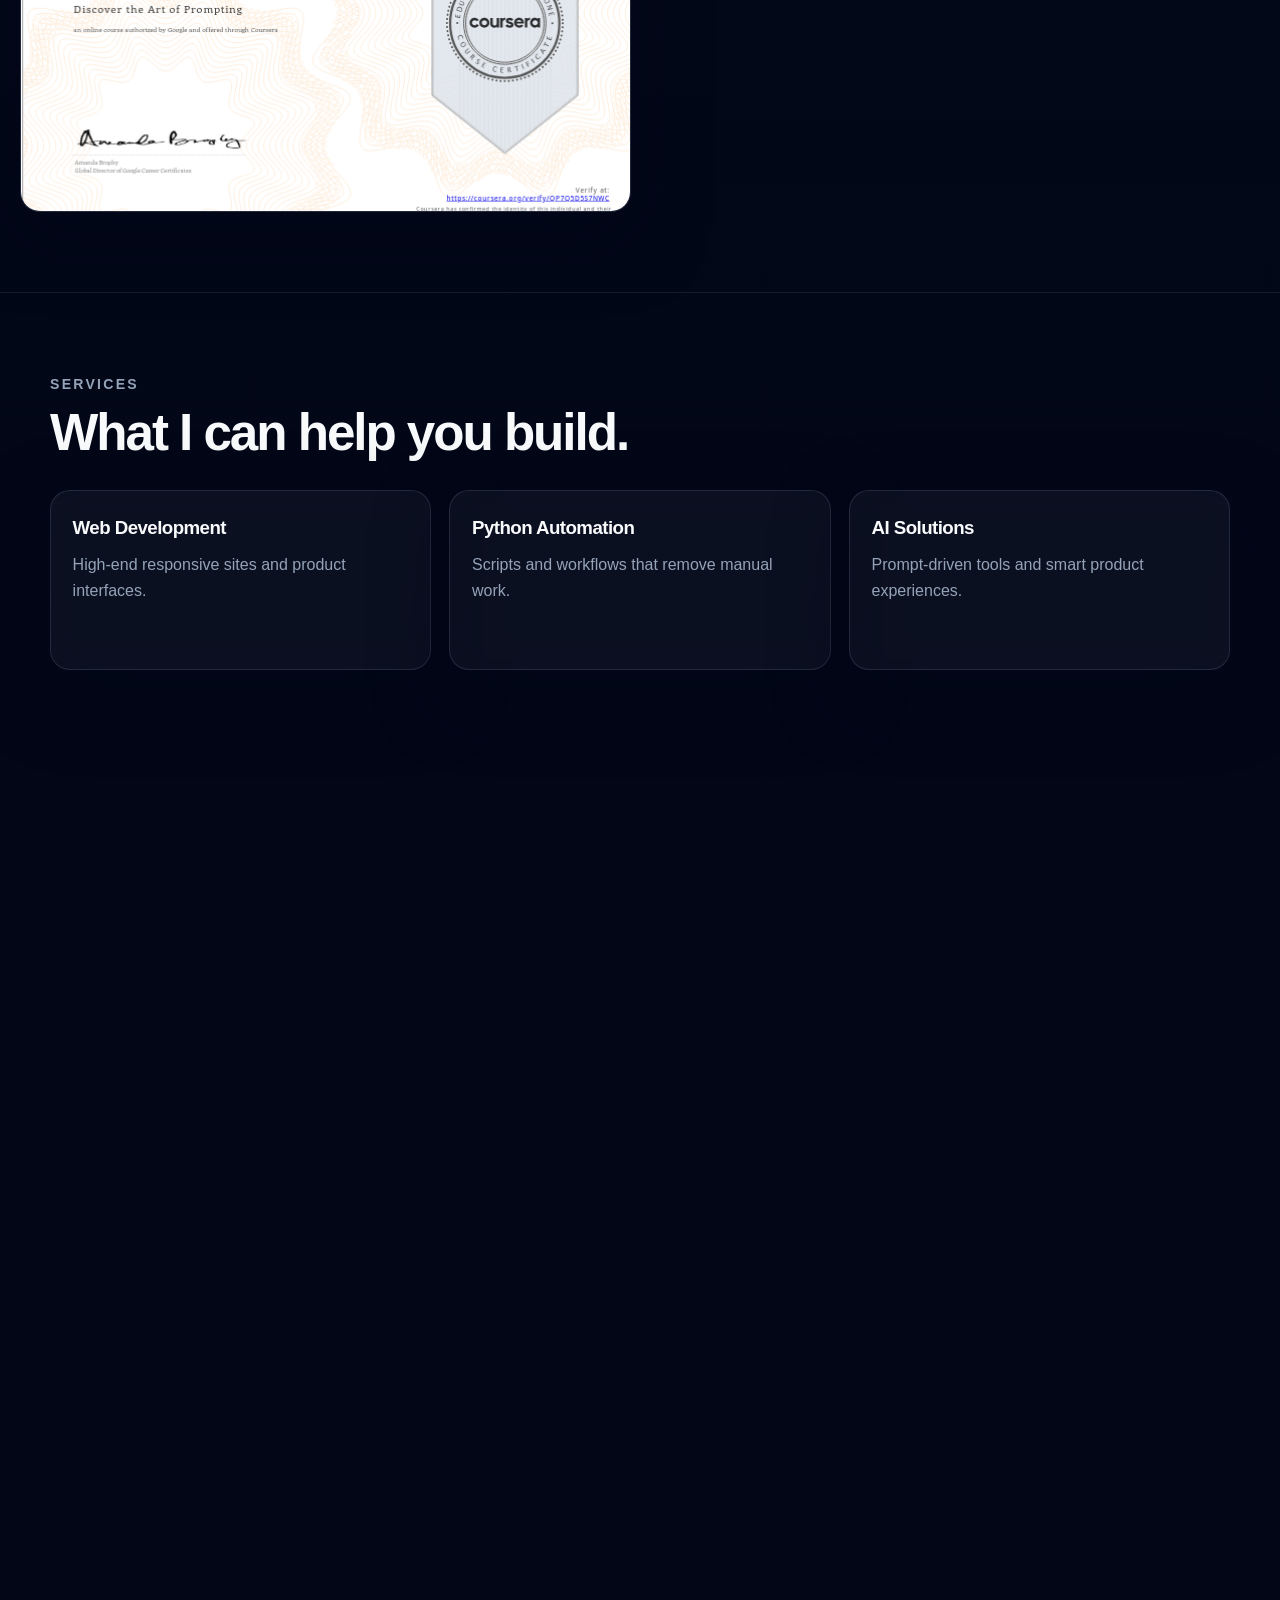
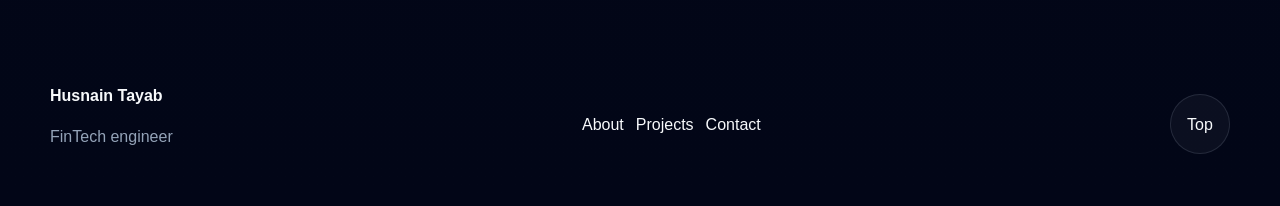
==== commit ced2f988: "Portfolio Update remove Unnessary conponents and add real logo" ====
--- a/index.html
+++ b/index.html
@@ -4,27 +4,27 @@
 <head>
   <meta charset="UTF-8" />
   <meta name="viewport" content="width=device-width, initial-scale=1.0" />
-  <meta name="theme-color" content="#020617" />
+  <!-- <meta name="theme-color" content="#020617" /> -->
   <meta name="description" content="Husnain Tayab is a software engineer portfolio focused on modern web apps, AI-powered products, automation, and polished digital experiences." />
-  <meta name="keywords" content="software engineer, frontend developer, portfolio, vanilla javascript, ui ux, python, AI, web development" />
+  <meta name="keywords" content="finTech engineer, frontend developer, portfolio, vanilla javascript, ui ux, python, AI, web development" />
   <meta name="author" content="Husnain Tayab" />
-  <meta property="og:title" content="Husnain Tayab | Software Engineer Portfolio" />
+  <meta property="og:title" content="Husnain Tayab | FinTech Engineer Portfolio" />
   <meta property="og:description" content="Premium portfolio showcasing web development, AI solutions, Python automation, and product thinking." />
   <meta property="og:type" content="website" />
-  <meta property="og:image" content="https://images.unsplash.com/photo-1516321318423-f06f85e504b3?auto=format&fit=crop&w=1200&q=80" />
+  <meta property="og:image" content="Husnain_Tayab_HT_logo_transparent.png" />
   <meta name="twitter:card" content="summary_large_image" />
   <title>Husnain Tayab | FinTech Engineer Portfolio</title>
-  <link rel="icon" type="image/svg+xml" href="data:image/svg+xml,%3Csvg xmlns='http://www.w3.org/2000/svg' viewBox='0 0 64 64'%3E%3Cdefs%3E%3ClinearGradient id='g' x1='0%25' y1='0%25' x2='100%25' y2='100%25'%3E%3Cstop offset='0%25' stop-color='%232563eb'/%3E%3Cstop offset='100%25' stop-color='%2338bdf8'/%3E%3C/linearGradient%3E%3C/defs%3E%3Crect width='64' height='64' rx='18' fill='url(%23g)'/%3E%3Cpath d='M17 24h12c6 0 10 3 10 8s-4 8-10 8H24v8h-7V24zm7 13h4c2 0 4-1 4-5s-2-5-4-5h-4v10z' fill='white'/%3E%3C/svg%3E" />
-  <link rel="preconnect" href="https://fonts.googleapis.com" />
-  <link rel="preconnect" href="https://fonts.gstatic.com" crossorigin />
-  <link href="https://fonts.googleapis.com/css2?family=Inter:wght@400;500;600;700;800&family=Poppins:wght@500;600;700;800&family=Space+Grotesk:wght@400;500;700&display=swap" rel="stylesheet" />
-  <link rel="stylesheet" href="style.css" />
+  <link rel="icon" type="image/png" href="Husnain_Tayab_HT_logo_transparent.png" />
+  <!-- <link rel="preconnect" href="https://fonts.googleapis.com" /> -->
+  <!-- <link rel="preconnect" href="https://fonts.gstatic.com" crossorigin /> -->
+  <!-- <link href="https://fonts.googleapis.com/css2?family=Inter:wght@400;500;600;700;800&display=swap" rel="stylesheet" /> -->
+  <link rel="stylesheet" href="style.css?v=2" />
   <script type="application/ld+json">
   {
     "@context": "https://schema.org",
     "@type": "Person",
     "name": "Husnain Tayab",
-    "jobTitle": "Software Engineer",
+    "jobTitle": "FinTech Engineer",
     "url": "https://portfolio-husnaincodes-projects.vercel.app/",
     "sameAs": [
       "https://github.com/husnaincodes",
@@ -45,8 +45,7 @@
   <header class="site-header" id="siteHeader">
     <nav class="navbar" aria-label="Primary navigation">
       <a class="brand" href="#hero" aria-label="Home">
-        <span class="brand-mark">HT</span>
-        <span class="brand-text">Husnain Tayab</span>
+        <img class="brand-mark" src="Husnain_Tayab_HT_logo_transparent.png" alt="Husnain Tayab logo" />
       </a>
 
       <button class="theme-toggle" id="themeToggle" type="button" aria-label="Toggle theme">
@@ -63,7 +62,7 @@
         <a href="#projects">Projects</a>
         <a href="#experience">Volunteer Experience</a>
         <a href="#certificates">Certificates</a>
-        <a href="#blog">Blog</a>
+
         <a href="#contact" class="nav-cta">Hire Me</a>
       </div>
     </nav>
@@ -317,7 +316,7 @@
     <section class="section-shell" id="experience">
       <div class="section-heading reveal">
         <p class="section-kicker"> Volunteer Experience</p>
-        <h2>Execution, not just ideas.</h2>
+        <h2>OUT OF The Code</h2>
       </div>
 
       <div class="timeline experience-timeline reveal">
@@ -328,7 +327,7 @@
   </div>
   <h3>Volunteer Social Worker</h3>
   <ul>
-    <li>Volunteering as a social worker with Alkhidmat Foundation, one of Pakistan's largest welfare organizations, known for its work in relief, education, health, and community development.</li>
+    <li>Volunteering as a social worker with Alkhidmat Foundation</li>
     <li>Contributing time toward on-ground community support initiatives alongside academic and technical work.</li>
   </ul>
 </article>
@@ -340,7 +339,6 @@
   <h3>Fundraising Volunteer</h3>
   <ul>
     <li>Volunteering with The Citizen Foundation (TCF), a nonprofit that builds and runs low-cost formal schools for underprivileged children across Pakistan.</li>
-    <li>Supporting fundraising efforts aimed at expanding access to quality education for school children from low-income communities.</li>
   </ul>
 </article>
       </div>
@@ -396,47 +394,7 @@
       </div>
     </section>
 
-    <section class="section-shell section-alt" id="testimonials">
-      <div class="section-heading reveal">
-        <p class="section-kicker">Testimonials</p>
-        <h2>Clear, confident, and client-friendly.</h2>
-      </div>
-
-      <div class="testimonial-shell glass-card reveal">
-        <button class="slider-btn" id="testimonialPrev" type="button" aria-label="Previous testimonial">‹</button>
-        <div class="testimonial-track" id="testimonialTrack">
-          <article class="testimonial-card active">
-            <p>“Strong eye for presentation and very structured delivery. The work feels like it was built by someone who understands users and engineering constraints.”</p>
-            <strong>Product Lead</strong>
-            <span>Web App Collaboration</span>
-          </article>
-          <article class="testimonial-card">
-            <p>“Quick to adapt, thoughtful about details, and always focused on turning ideas into something usable.”</p>
-            <strong>Startup Founder</strong>
-            <span>Prototype Review</span>
-          </article>
-          <article class="testimonial-card">
-            <p>“A polished portfolio that gives immediate trust. It communicates capability without needing extra explanation.”</p>
-            <strong>Recruiter</strong>
-            <span>Candidate Screening</span>
-          </article>
-        </div>
-        <button class="slider-btn" id="testimonialNext" type="button" aria-label="Next testimonial">›</button>
-      </div>
-    </section>
-
-    <section class="section-shell" id="blog">
-      <div class="section-heading reveal">
-        <p class="section-kicker">Blog</p>
-        <h2>Latest thinking and learnings.</h2>
-      </div>
-
-      <div class="blog-grid">
-        <article class="blog-card glass-card reveal"><span>Performance • 6 min read</span><h3>Why clean UI builds trust faster than clever copy</h3><p>A portfolio can create credibility before a recruiter reads your resume.</p></article>
-        <article class="blog-card glass-card reveal"><span>AI • 4 min read</span><h3>Using prompts as a product tool, not a shortcut</h3><p>How to turn prompt engineering into a reliable workflow for better outcomes.</p></article>
-        <article class="blog-card glass-card reveal"><span>Frontend • 7 min read</span><h3>Micro-interactions that make interfaces feel expensive</h3><p>Design principles behind smooth, premium-feeling software experiences.</p></article>
-      </div>
-    </section>
+   
 
     <section class="section-shell section-contact" id="contact">
       <div class="section-heading reveal">
@@ -445,28 +403,7 @@
         <p>Let’s build a product, ship a feature, or discuss a role that needs design awareness and engineering precision.</p>
       </div>
 
-      <div class="contact-grid">
-        <form class="contact-form glass-card reveal" id="contactForm" novalidate>
-          <div class="form-row">
-            <label>
-              <span>Name</span>
-              <input type="text" name="name" placeholder="Your name" required />
-            </label>
-            <label>
-              <span>Email</span>
-              <input type="email" name="email" placeholder="you@company.com" required />
-            </label>
-          </div>
-          <label>
-            <span>Message</span>
-            <textarea name="message" rows="5" placeholder="Tell me about the opportunity or project..." required></textarea>
-          </label>
-          <div class="form-actions">
-            <button class="btn btn-primary ripple" type="submit">Send Message</button>
-            <button class="btn btn-ghost ripple" id="copyEmail" type="button">Copy Email</button>
-          </div>
-          <p class="form-note">EmailJS-ready structure. Messages are validated locally and can be wired to a backend later.</p>
-        </form>
+       
 
         <aside class="contact-panel glass-card reveal">
           <div class="contact-links">
@@ -476,7 +413,7 @@
             <a href="tel:+923043400439"><span>Phone</span><strong>0304-3400439</strong></a>
             <a href="#contact"><span>Location</span><strong>Lahore, Pakistan</strong></a>
           </div>
-          <div class="map-placeholder">Google Map Placeholder</div>
+          
         </aside>
       </div>
     </section>
@@ -485,7 +422,7 @@
   <footer class="site-footer">
     <div>
       <strong>Husnain Tayab</strong>
-      <p>Software engineer portfolio built with HTML, CSS, and vanilla JavaScript.</p>
+      <p>FinTech engineer</p>
     </div>
     <div class="footer-links">
       <a href="#about">About</a>
--- a/style.css
+++ b/style.css
@@ -1,3 +1,5 @@
+
+
 :root {
   color-scheme: dark;
   --bg: #020617;
@@ -7,18 +9,18 @@
   --border: rgba(148, 163, 184, 0.18);
   --text: #f8fafc;
   --muted: #94a3b8;
-  --primary: #2563eb;
-  --accent: #38bdf8;
+  --primary: #1b1ece;
+  --accent: #0c9cfc;
   --success: #10b981;
   --shadow: 0 24px 70px rgba(2, 6, 23, 0.6);
-  --radius-xl: 32px;
-  --radius-lg: 24px;
-  --radius-md: 18px;
-  --radius-sm: 14px;
+  --radius-xl: 28px;
+  --radius-lg: 20px;
+  --radius-md: 10px;
+  --radius-sm: 10px;
   --container: 1220px;
-  --serif: "Poppins", sans-serif;
+  --serif: "Inter", sans-serif;
   --sans: "Inter", sans-serif;
-  --display: "Space Grotesk", sans-serif;
+  --display: "Inter", sans-serif;
   --ease-out: cubic-bezier(0.22, 1, 0.36, 1);
   --ease-spring: cubic-bezier(0.34, 1.56, 0.64, 1);
 }
@@ -47,8 +49,8 @@
   margin: 0;
   font-family: var(--sans);
   background:
-    radial-gradient(circle at top left, rgba(56, 189, 248, 0.12), transparent 28%),
-    radial-gradient(circle at top right, rgba(37, 99, 235, 0.12), transparent 24%),
+    radial-gradient(circle at top left, rgba(77, 166, 255, 0.12), transparent 28%),
+    radial-gradient(circle at top right, rgba(20, 119, 255, 0.12), transparent 24%),
     linear-gradient(180deg, #020617 0%, #040b1b 45%, #020617 100%);
   color: var(--text);
   overflow-x: hidden;
@@ -57,8 +59,8 @@
 
 body[data-theme="light"] {
   background:
-    radial-gradient(circle at top left, rgba(56, 189, 248, 0.1), transparent 25%),
-    radial-gradient(circle at top right, rgba(37, 99, 235, 0.08), transparent 22%),
+    radial-gradient(circle at top left, rgba(77, 166, 255, 0.1), transparent 25%),
+    radial-gradient(circle at top right, rgba(20, 119, 255, 0.08), transparent 22%),
     linear-gradient(180deg, #f8fafc 0%, #edf2ff 45%, #f8fafc 100%);
 }
 
@@ -83,7 +85,7 @@
 }
 
 ::selection {
-  background: rgba(56, 189, 248, 0.32);
+  background: rgba(255, 107, 53, 0.32);
   color: var(--text);
 }
 
@@ -102,7 +104,7 @@
   width: 0;
   height: 100%;
   background: linear-gradient(90deg, var(--primary), var(--accent));
-  box-shadow: 0 0 16px rgba(56, 189, 248, 0.5);
+  box-shadow: 0 0 16px rgba(77, 166, 255, 0.5);
 }
 
 .cursor-glow {
@@ -112,7 +114,7 @@
   border-radius: 50%;
   pointer-events: none;
   transform: translate(-50%, -50%);
-  background: radial-gradient(circle, rgba(56, 189, 248, 0.14), transparent 62%);
+  background: radial-gradient(circle, rgba(77, 166, 255, 0.14), transparent 62%);
   mix-blend-mode: screen;
   z-index: 0;
   opacity: 0.8;
@@ -201,14 +203,9 @@
 }
 
 .brand-mark {
-  width: 42px;
-  height: 42px;
-  display: grid;
-  place-items: center;
-  border-radius: 14px;
-  color: white;
-  background: linear-gradient(135deg, var(--primary), var(--accent));
-  box-shadow: 0 12px 32px rgba(37, 99, 235, 0.28);
+  height: 40px;
+  width: auto;
+  object-fit: contain;
 }
 
 .brand-text {
@@ -302,7 +299,7 @@
   border-radius: 999px;
   background: linear-gradient(135deg, var(--primary), var(--accent));
   color: white !important;
-  box-shadow: 0 12px 24px rgba(37, 99, 235, 0.28);
+  box-shadow: 0 12px 24px rgba(20, 119, 255, 0.28);
 }
 
 .section-shell {
@@ -339,7 +336,7 @@
   left: 6%;
   width: 220px;
   height: 220px;
-  background: radial-gradient(circle, rgba(56, 189, 248, 0.2), transparent 65%);
+  background: radial-gradient(circle, rgba(77, 166, 255, 0.2), transparent 65%);
 }
 
 .orb-two {
@@ -347,7 +344,7 @@
   right: 12%;
   width: 260px;
   height: 260px;
-  background: radial-gradient(circle, rgba(37, 99, 235, 0.18), transparent 65%);
+  background: radial-gradient(circle, rgba(20, 119, 255, 0.18), transparent 65%);
   animation-delay: -4s;
 }
 
@@ -371,7 +368,7 @@
   height: 5px;
   border-radius: 50%;
   background: rgba(148, 163, 184, 0.5);
-  box-shadow: 0 0 18px rgba(56, 189, 248, 0.4);
+  box-shadow: 0 0 18px rgba(77, 166, 255, 0.4);
   animation: drift linear infinite;
 }
 
@@ -501,7 +498,15 @@
 .btn-primary {
   color: white;
   background: linear-gradient(135deg, var(--primary), var(--accent));
-  box-shadow: 0 16px 28px rgba(37, 99, 235, 0.28);
+  box-shadow: 0 16px 28px rgba(20, 20, 20, 0.28);
+}
+
+.btn-primary:hover,
+.btn-primary:focus-visible {
+  color: var(--accent);
+  background: transparent;
+  border-color: var(--accent);
+  box-shadow: none;
 }
 
 .btn-secondary,
@@ -615,8 +620,8 @@
 
 .pill-accent {
   color: white;
-  border-color: rgba(56, 189, 248, 0.36);
-  background: linear-gradient(135deg, rgba(37, 99, 235, 0.32), rgba(56, 189, 248, 0.28));
+  border-color: rgba(255, 107, 53, 0.36);
+  background: linear-gradient(135deg, rgba(20, 119, 255, 0.32), rgba(255, 107, 53, 0.28));
 }
 
 .scroll-indicator {
@@ -739,7 +744,7 @@
   margin-top: 0.45rem;
   border-radius: 50%;
   background: linear-gradient(135deg, var(--primary), var(--accent));
-  box-shadow: 0 0 16px rgba(56, 189, 248, 0.45);
+  box-shadow: 0 0 16px rgba(18, 18, 19, 0.45);
   flex-shrink: 0;
 }
 
@@ -807,7 +812,7 @@
   width: 0;
   border-radius: inherit;
   background: linear-gradient(90deg, var(--primary), var(--accent));
-  box-shadow: 0 0 16px rgba(56, 189, 248, 0.3);
+  box-shadow: 0 0 16px rgba(77, 166, 255, 0.3);
   transition: width 1.2s var(--ease-out);
 }
 
@@ -867,8 +872,8 @@
 .search-box input:focus,
 .contact-form input:focus,
 .contact-form textarea:focus {
-  border-color: rgba(56, 189, 248, 0.45);
-  box-shadow: 0 0 0 4px rgba(56, 189, 248, 0.1);
+  border-color: rgba(255, 107, 53, 0.45);
+  box-shadow: 0 0 0 4px rgba(255, 107, 53, 0.1);
 }
 
 .project-grid {
@@ -883,8 +888,8 @@
 }
 
 .project-card.featured {
-  border-color: rgba(56, 189, 248, 0.32);
-  background: linear-gradient(180deg, rgba(37, 99, 235, 0.1), transparent 60%), var(--surface);
+  border-color: rgba(77, 166, 255, 0.32);
+  background: linear-gradient(180deg, rgba(20, 119, 255, 0.1), transparent 60%), var(--surface);
 }
 
 .project-card.hidden {
@@ -1139,7 +1144,7 @@
   border-radius: 20px;
   border: 1px dashed var(--border);
   background:
-    linear-gradient(135deg, rgba(37, 99, 235, 0.12), rgba(56, 189, 248, 0.08)),
+    linear-gradient(135deg, rgba(20, 119, 255, 0.12), rgba(77, 166, 255, 0.08)),
     rgba(255, 255, 255, 0.02);
 }
 
